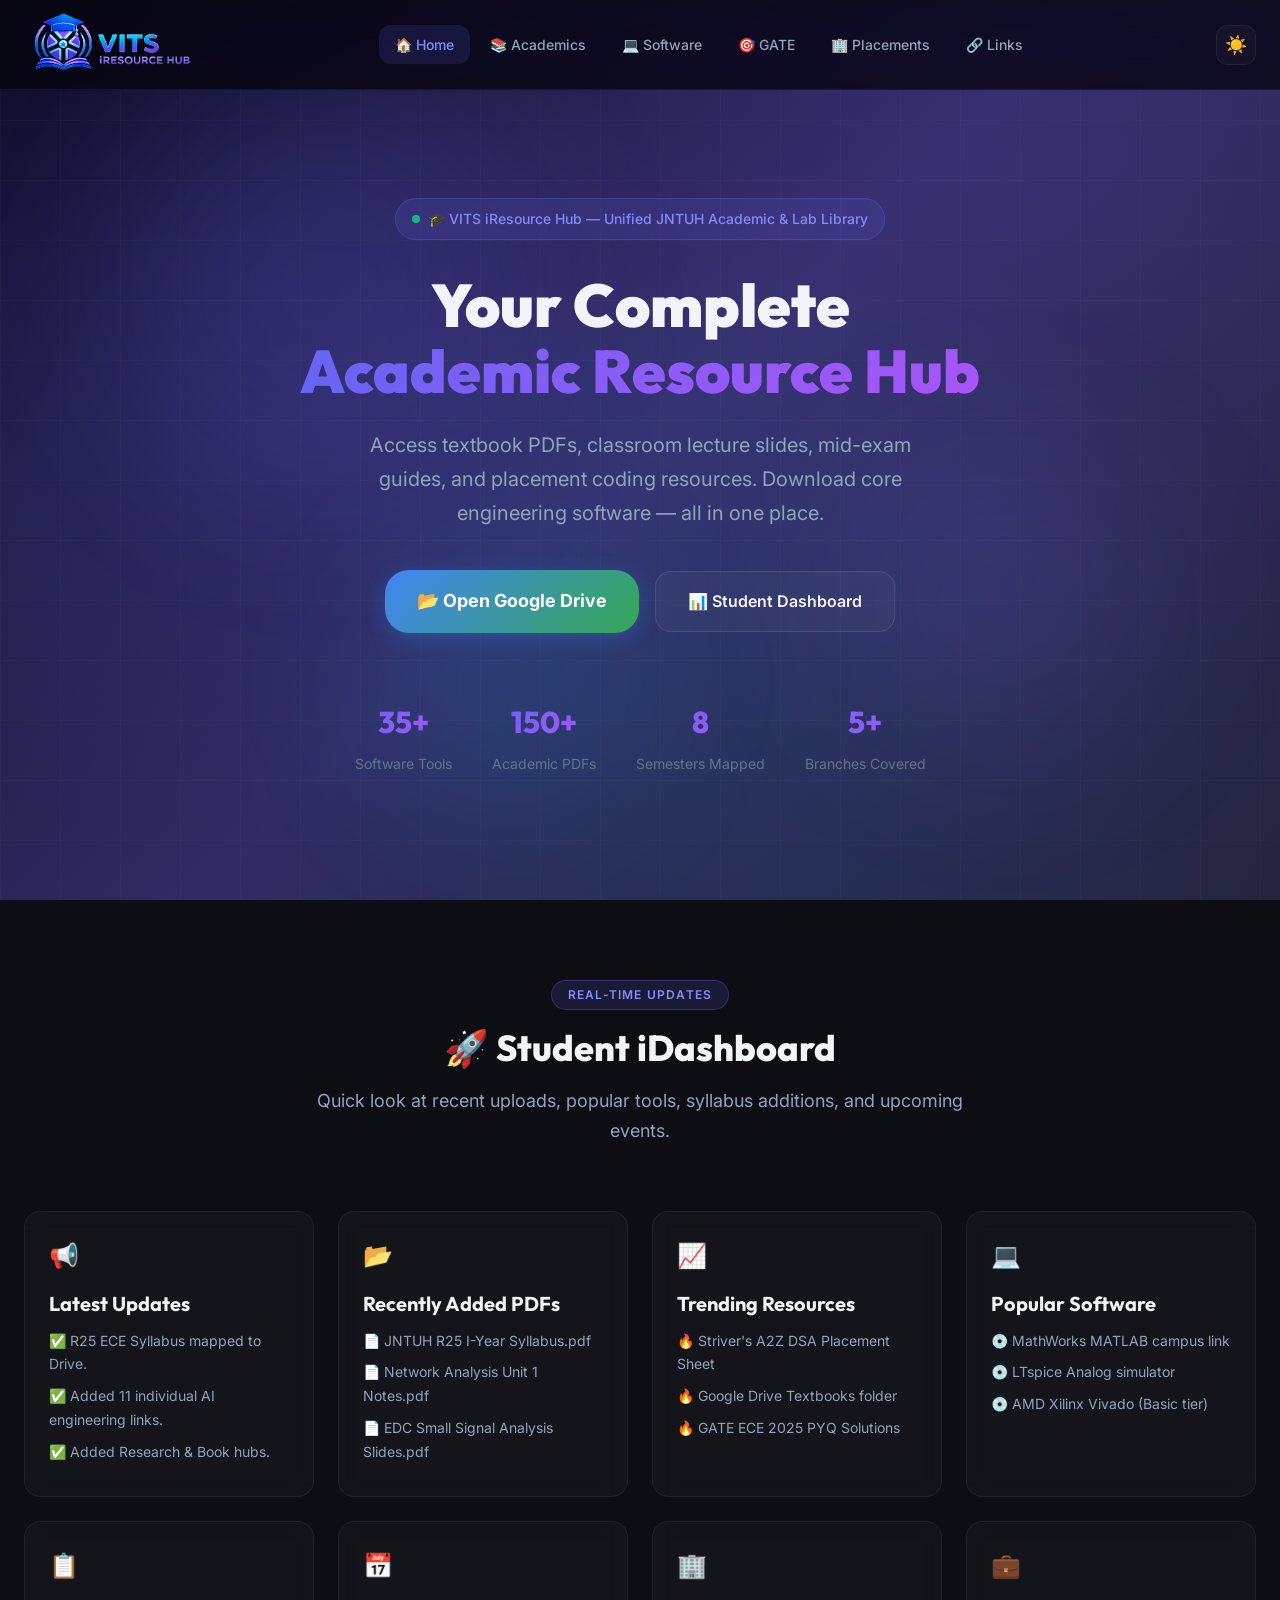
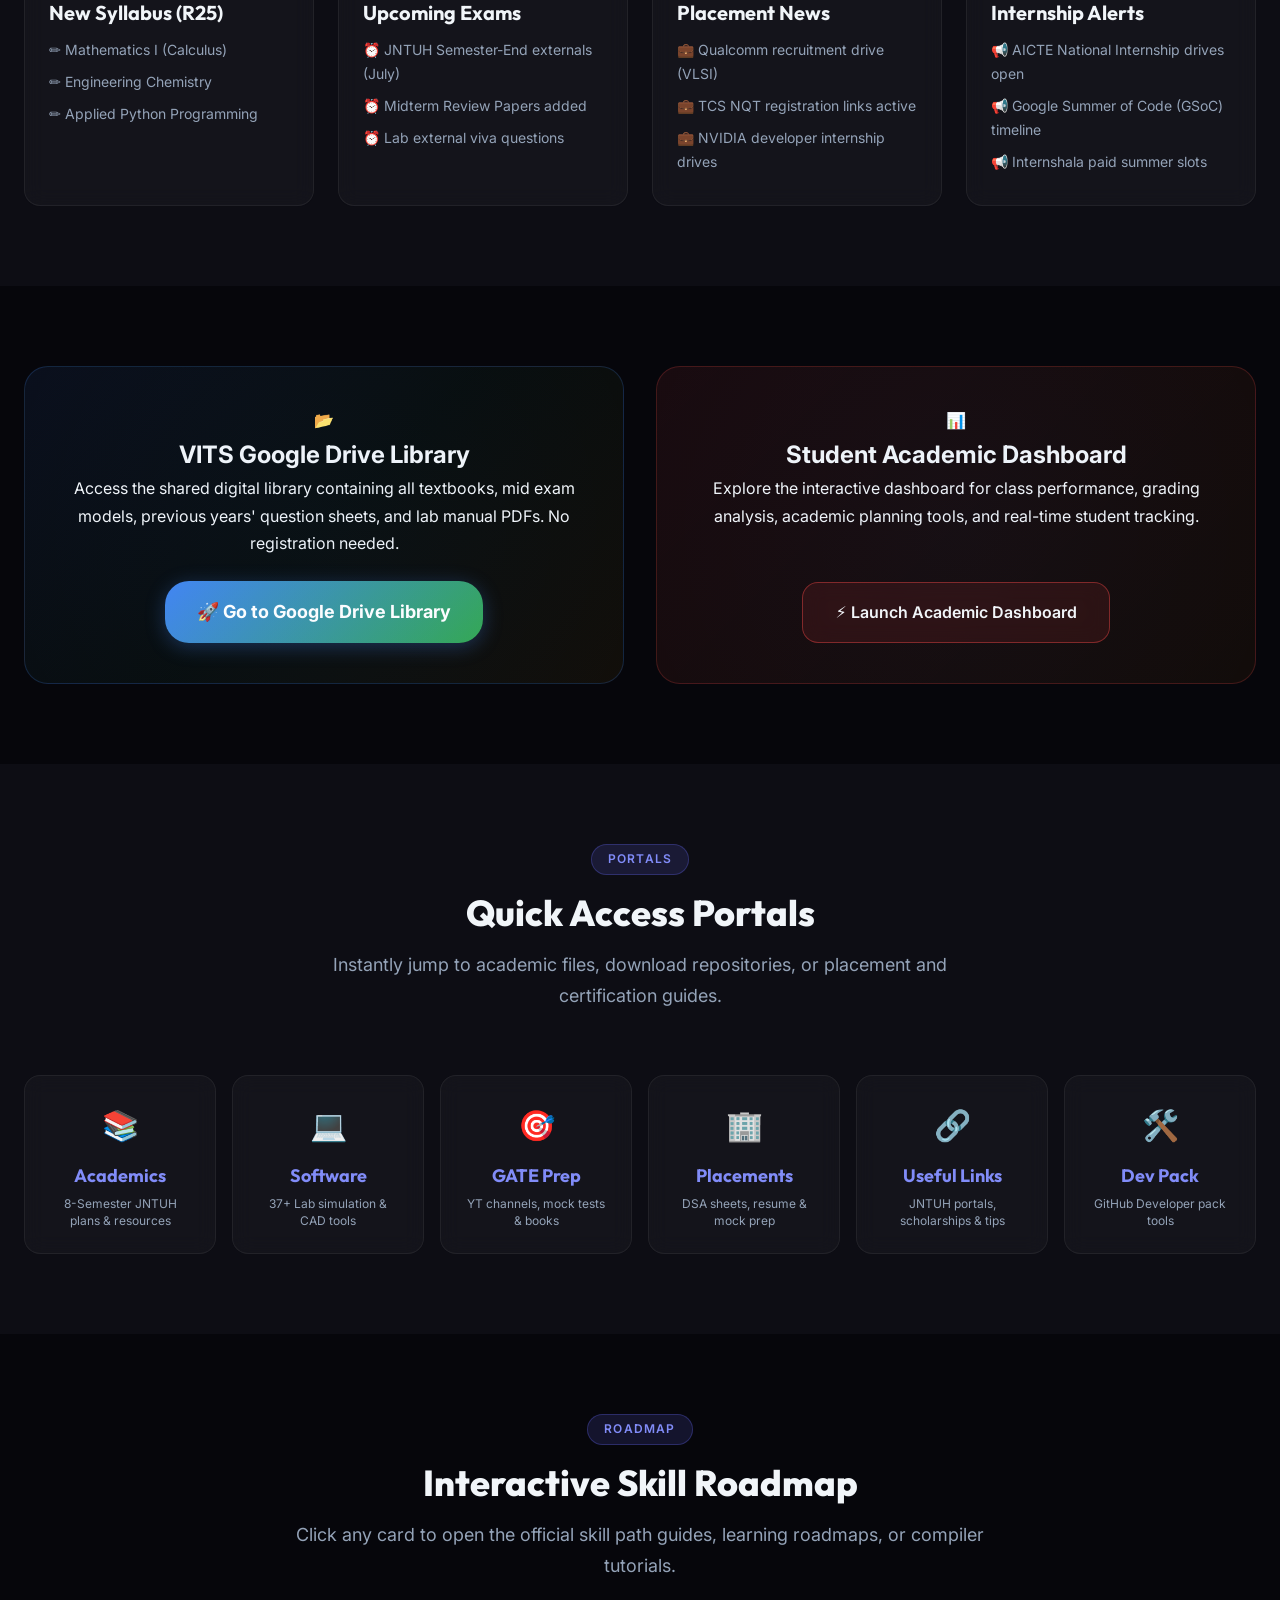
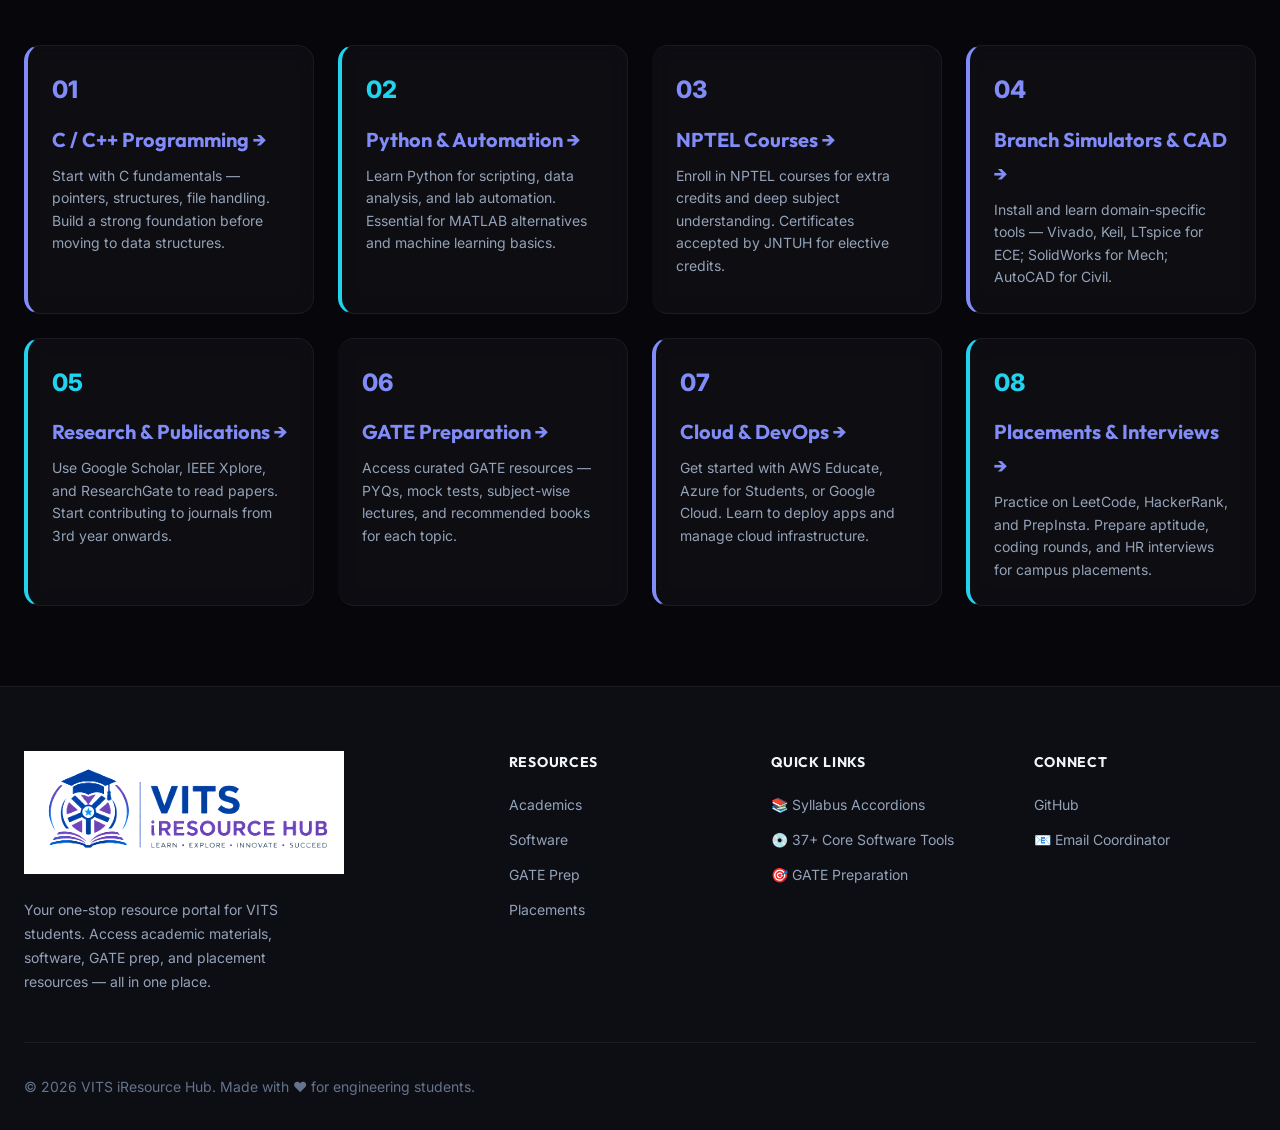
==== index.html @ 706c9e52 "Optimize page speed: lazy load footer images" ====
<!DOCTYPE html>
<html lang="en" data-theme="dark">
<head>
  <meta charset="UTF-8">
  <meta name="viewport" content="width=device-width, initial-scale=1.0">
  <meta name="google-site-verification" content="7quxdHRmtYmw2Jo5xWjluSK96tRkIVolGzAY4h9Mjqw" />
  <title>VITS iResource Hub — Ultimate Resources for Engineering & Science</title>
  <meta name="description" content="Centralized resource hub for VITS engineering students. Download syllabus, engineering textbooks, lab manuals, GATE preparation tools, placement coding resources, and academic software.">
  <meta name="keywords" content="VITS iResource Hub, ECE Resources, JNTUH B.Tech ECE, GATE ECE preparation, ECE placement materials, JNTUH R22 syllabus, JNTUH R25 ECE, ECE software download, engineering study materials">
  
  <!-- Open Graph -->
  <meta property="og:title" content="VITS iResource Hub — Ultimate Resources for Engineering & Science">
  <meta property="og:description" content="Centralized resource hub for VITS engineering students. Download syllabus, engineering textbooks, lab manuals, GATE preparation tools, placement coding resources, and academic software.">
  <meta property="og:type" content="website">
  <meta property="og:url" content="https://manideepvelchuri.github.io/vits-iresource-hub/">

  <!-- Stylesheet -->
  <link rel="stylesheet" href="css/style.css?v=1.2">
  
  <!-- Schema.org markup for Google -->
  <script type="application/ld+json">
  {
    "@context": "https://schema.org",
    "@type": "WebSite",
    "name": "VITS iResource Hub",
    "url": "https://manideepvelchuri.github.io/vits-iresource-hub",
    "description": "Comprehensive resource hub for VITS engineering and science students."
  }
  </script>
  <link rel="canonical" href="https://manideepvelchuri.github.io/vits-iresource-hub/" />
</head>
<body>

  <!-- Navbar -->
  <nav class="navbar" id="navbar">
    <div class="nav-container">
                  <a href="index.html" class="nav-logo">
        <img src="images/navbar-logo.png" alt="VITS iResource Hub">
      </a>
      <ul class="nav-links" id="navLinks">
        <li><a href="index.html" class="active">🏠 Home</a></li>
        <li><a href="academics.html">📚 Academics</a></li>
        <li><a href="software.html">💻 Software</a></li>
        <li><a href="gate.html">🎯 GATE</a></li>
        <li><a href="placements.html">🏢 Placements</a></li>
        <li><a href="useful-links.html">🔗 Links</a></li>
      </ul>
      <div class="nav-actions">
        <button class="theme-toggle" id="themeToggle" aria-label="Toggle theme">☀️</button>
        <button class="mobile-menu-toggle" id="mobileMenuToggle" aria-label="Toggle menu">
          <span></span><span></span><span></span>
        </button>
      </div>
    </div>
  </nav>

  <!-- Hero Section -->
  <header class="hero">
    <div class="hero-bg">
      <div class="hero-orb"></div>
      <div class="hero-orb"></div>
      <div class="hero-orb"></div>
    </div>
    <div class="hero-grid"></div>
    <div class="hero-content">
      <div class="hero-badge">
        <span class="badge-dot"></span>
        <span>🎓 VITS iResource Hub — Unified JNTUH Academic & Lab Library</span>
      </div>
      <h1 class="hero-title">
        Your Complete <br>
        <span class="gradient-text">Academic Resource Hub</span>
      </h1>
      <p class="hero-subtitle">
        Access textbook PDFs, classroom lecture slides, mid-exam guides, and placement coding resources. Download core engineering software — all in one place.
      </p>
      <div class="hero-actions">
        <a href="https://drive.google.com/drive/folders/1bInXkRc9mQFdbVbUMNxG1VVnrpKEyoPN?usp=drive_link" target="_blank" rel="noopener noreferrer" class="btn btn-drive btn-lg">📂 Open Google Drive</a>
        <a href="https://vits-academic-dashboard.streamlit.app/" target="_blank" rel="noopener noreferrer" class="btn btn-secondary btn-lg">📊 Student Dashboard</a>
      </div>
      
      <div class="hero-stats">
        <div class="hero-stat">
          <div class="stat-value">35+</div>
          <div class="stat-label">Software Tools</div>
        </div>
        <div class="hero-stat">
          <div class="stat-value">150+</div>
          <div class="stat-label">Academic PDFs</div>
        </div>
        <div class="hero-stat">
          <div class="stat-value">8</div>
          <div class="stat-label">Semesters Mapped</div>
        </div>
        <div class="hero-stat">
          <div class="stat-value">5+</div>
          <div class="stat-label">Branches Covered</div>
        </div>
      </div>
    </div>
  </header>

  <!-- Dashboard Section (New dashboard right after Hero as requested!) -->
  <section class="section section-alt reveal" id="dashboard">
    <div class="container">
      <div class="section-header">
        <span class="section-label">Real-Time updates</span>
        <h2 class="section-title">🚀 Student iDashboard</h2>
        <p class="section-desc">Quick look at recent uploads, popular tools, syllabus additions, and upcoming events.</p>
      </div>

      <!-- Dashboard Grid -->
      <div class="cards-grid">
        <!-- 📢 Latest Updates -->
        <div class="card">
          <div style="font-size: var(--text-2xl); margin-bottom: 10px;">📢</div>
          <h3 class="card-title">Latest Updates</h3>
          <ul style="list-style:none; padding:0; color:var(--text-secondary); font-size:var(--text-sm);">
            <li style="margin-bottom:8px;">✅ R25 ECE Syllabus mapped to Drive.</li>
            <li style="margin-bottom:8px;">✅ Added 11 individual AI engineering links.</li>
            <li style="margin-bottom:8px;">✅ Added Research & Book hubs.</li>
          </ul>
        </div>

        <!-- 📂 Recently Added PDFs -->
        <div class="card">
          <div style="font-size: var(--text-2xl); margin-bottom: 10px;">📂</div>
          <h3 class="card-title">Recently Added PDFs</h3>
          <ul style="list-style:none; padding:0; color:var(--text-secondary); font-size:var(--text-sm);">
            <li style="margin-bottom:8px;">📄 JNTUH R25 I-Year Syllabus.pdf</li>
            <li style="margin-bottom:8px;">📄 Network Analysis Unit 1 Notes.pdf</li>
            <li style="margin-bottom:8px;">📄 EDC Small Signal Analysis Slides.pdf</li>
          </ul>
        </div>

        <!-- 📈 Trending Resources -->
        <div class="card">
          <div style="font-size: var(--text-2xl); margin-bottom: 10px;">📈</div>
          <h3 class="card-title">Trending Resources</h3>
          <ul style="list-style:none; padding:0; color:var(--text-secondary); font-size:var(--text-sm);">
            <li style="margin-bottom:8px;">🔥 Striver's A2Z DSA Placement Sheet</li>
            <li style="margin-bottom:8px;">🔥 Google Drive Textbooks folder</li>
            <li style="margin-bottom:8px;">🔥 GATE ECE 2025 PYQ Solutions</li>
          </ul>
        </div>

        <!-- 💻 Popular Software -->
        <div class="card">
          <div style="font-size: var(--text-2xl); margin-bottom: 10px;">💻</div>
          <h3 class="card-title">Popular Software</h3>
          <ul style="list-style:none; padding:0; color:var(--text-secondary); font-size:var(--text-sm);">
            <li style="margin-bottom:8px;">💿 MathWorks MATLAB campus link</li>
            <li style="margin-bottom:8px;">💿 LTspice Analog simulator</li>
            <li style="margin-bottom:8px;">💿 AMD Xilinx Vivado (Basic tier)</li>
          </ul>
        </div>

        <!-- 📋 New Syllabus -->
        <div class="card">
          <div style="font-size: var(--text-2xl); margin-bottom: 10px;">📋</div>
          <h3 class="card-title">New Syllabus (R25)</h3>
          <ul style="list-style:none; padding:0; color:var(--text-secondary); font-size:var(--text-sm);">
            <li style="margin-bottom:8px;">✏️ Mathematics I (Calculus)</li>
            <li style="margin-bottom:8px;">✏️ Engineering Chemistry</li>
            <li style="margin-bottom:8px;">✏️ Applied Python Programming</li>
          </ul>
        </div>

        <!-- 📅 Upcoming Exams -->
        <div class="card">
          <div style="font-size: var(--text-2xl); margin-bottom: 10px;">📅</div>
          <h3 class="card-title">Upcoming Exams</h3>
          <ul style="list-style:none; padding:0; color:var(--text-secondary); font-size:var(--text-sm);">
            <li style="margin-bottom:8px;">⏰ JNTUH Semester-End externals (July)</li>
            <li style="margin-bottom:8px;">⏰ Midterm Review Papers added</li>
            <li style="margin-bottom:8px;">⏰ Lab external viva questions</li>
          </ul>
        </div>

        <!-- 🏢 Placement News -->
        <div class="card">
          <div style="font-size: var(--text-2xl); margin-bottom: 10px;">🏢</div>
          <h3 class="card-title">Placement News</h3>
          <ul style="list-style:none; padding:0; color:var(--text-secondary); font-size:var(--text-sm);">
            <li style="margin-bottom:8px;">💼 Qualcomm recruitment drive (VLSI)</li>
            <li style="margin-bottom:8px;">💼 TCS NQT registration links active</li>
            <li style="margin-bottom:8px;">💼 NVIDIA developer internship drives</li>
          </ul>
        </div>

        <!-- 💼 Internship Alerts -->
        <div class="card">
          <div style="font-size: var(--text-2xl); margin-bottom: 10px;">💼</div>
          <h3 class="card-title">Internship Alerts</h3>
          <ul style="list-style:none; padding:0; color:var(--text-secondary); font-size:var(--text-sm);">
            <li style="margin-bottom:8px;">📢 AICTE National Internship drives open</li>
            <li style="margin-bottom:8px;">📢 Google Summer of Code (GSoC) timeline</li>
            <li style="margin-bottom:8px;">📢 Internshala paid summer slots</li>
          </ul>
        </div>
      </div>
    </div>
  </section>

  <!-- Prominent Digital Libraries CTA Section -->
  <section class="section reveal">
    <div class="container">
      <div style="display: grid; grid-template-columns: repeat(auto-fit, minmax(300px, 1fr)); gap: var(--space-8);">
        
        <!-- Google Drive Library -->
        <div class="drive-card" style="height: 100%; display: flex; flex-direction: column; justify-content: space-between; text-align: center;">
          <div>
            <div class="drive-icon">📂</div>
            <h2>VITS Google Drive Library</h2>
            <p style="margin-bottom: var(--space-6);">
              Access the shared digital library containing all textbooks, mid exam models, previous years' question sheets, and lab manual PDFs. No registration needed.
            </p>
          </div>
          <div>
            <a href="https://drive.google.com/drive/folders/1bInXkRc9mQFdbVbUMNxG1VVnrpKEyoPN?usp=drive_link" target="_blank" rel="noopener noreferrer" class="btn btn-drive btn-lg">🚀 Go to Google Drive Library</a>
          </div>
        </div>

        <!-- Streamlit Academic Dashboard -->
        <div class="drive-card" style="height: 100%; display: flex; flex-direction: column; justify-content: space-between; text-align: center; background: linear-gradient(135deg, rgba(255, 75, 75, 0.08), rgba(255, 138, 0, 0.05)); border-color: rgba(255, 75, 75, 0.2);">
          <div>
            <div class="drive-icon">📊</div>
            <h2>Student Academic Dashboard</h2>
            <p style="margin-bottom: var(--space-6);">
              Explore the interactive dashboard for class performance, grading analysis, academic planning tools, and real-time student tracking.
            </p>
          </div>
          <div>
            <a href="https://vits-academic-dashboard.streamlit.app/" target="_blank" rel="noopener noreferrer" class="btn btn-secondary btn-lg" style="border-color: rgba(255, 75, 75, 0.4); background: rgba(255, 75, 75, 0.1);">⚡ Launch Academic Dashboard</a>
          </div>
        </div>

      </div>
    </div>
  </section>

  <!-- Quick Access Portal Sections -->
  <section class="section section-alt">
    <div class="container">
      <div class="section-header reveal">
        <span class="section-label">Portals</span>
        <h2 class="section-title">Quick Access Portals</h2>
        <p class="section-desc">Instantly jump to academic files, download repositories, or placement and certification guides.</p>
      </div>

      <div class="cards-grid" style="grid-template-columns: repeat(auto-fit, minmax(180px, 1fr)); gap: var(--space-4);">
        <!-- Academics -->
        <a href="academics.html" class="card reveal reveal-delay-1" style="text-decoration: none; padding: var(--space-6); text-align: center; display: block; height: auto;">
          <div style="font-size: var(--text-3xl); margin-bottom: 10px;">📚</div>
          <h3 class="card-title" style="font-size: var(--text-lg); margin-bottom: 4px;">Academics</h3>
          <p style="font-size: var(--text-xs); color: var(--text-secondary); margin: 0; line-height: 1.4;">8-Semester JNTUH plans & resources</p>
        </a>

        <!-- Software -->
        <a href="software.html" class="card reveal reveal-delay-2" style="text-decoration: none; padding: var(--space-6); text-align: center; display: block; height: auto;">
          <div style="font-size: var(--text-3xl); margin-bottom: 10px;">💻</div>
          <h3 class="card-title" style="font-size: var(--text-lg); margin-bottom: 4px;">Software</h3>
          <p style="font-size: var(--text-xs); color: var(--text-secondary); margin: 0; line-height: 1.4;">37+ Lab simulation & CAD tools</p>
        </a>

        <!-- GATE Prep -->
        <a href="gate.html" class="card reveal reveal-delay-3" style="text-decoration: none; padding: var(--space-6); text-align: center; display: block; height: auto;">
          <div style="font-size: var(--text-3xl); margin-bottom: 10px;">🎯</div>
          <h3 class="card-title" style="font-size: var(--text-lg); margin-bottom: 4px;">GATE Prep</h3>
          <p style="font-size: var(--text-xs); color: var(--text-secondary); margin: 0; line-height: 1.4;">YT channels, mock tests & books</p>
        </a>

        <!-- Placements -->
        <a href="placements.html" class="card reveal reveal-delay-1" style="text-decoration: none; padding: var(--space-6); text-align: center; display: block; height: auto;">
          <div style="font-size: var(--text-3xl); margin-bottom: 10px;">🏢</div>
          <h3 class="card-title" style="font-size: var(--text-lg); margin-bottom: 4px;">Placements</h3>
          <p style="font-size: var(--text-xs); color: var(--text-secondary); margin: 0; line-height: 1.4;">DSA sheets, resume & mock prep</p>
        </a>

        <!-- Useful Links -->
        <a href="useful-links.html" class="card reveal reveal-delay-2" style="text-decoration: none; padding: var(--space-6); text-align: center; display: block; height: auto;">
          <div style="font-size: var(--text-3xl); margin-bottom: 10px;">🔗</div>
          <h3 class="card-title" style="font-size: var(--text-lg); margin-bottom: 4px;">Useful Links</h3>
          <p style="font-size: var(--text-xs); color: var(--text-secondary); margin: 0; line-height: 1.4;">JNTUH portals, scholarships & tips</p>
        </a>

        <!-- Dev Pack -->
        <a href="useful-links.html#student-benefits" class="card reveal reveal-delay-3" style="text-decoration: none; padding: var(--space-6); text-align: center; display: block; height: auto;">
          <div style="font-size: var(--text-3xl); margin-bottom: 10px;">🛠️</div>
          <h3 class="card-title" style="font-size: var(--text-lg); margin-bottom: 4px;">Dev Pack</h3>
          <p style="font-size: var(--text-xs); color: var(--text-secondary); margin: 0; line-height: 1.4;">GitHub Developer pack tools</p>
        </a>
      </div>
    </div>
  </section>

  <!-- Recommended Skill Roadmap Section (New!) -->
  <section class="section">
    <div class="container">
      <div class="section-header reveal">
        <span class="section-label">Roadmap</span>
        <h2 class="section-title">Interactive Skill Roadmap</h2>
        <p class="section-desc">Click any card to open the official skill path guides, learning roadmaps, or compiler tutorials.</p>
      </div>

      <div class="cards-grid" style="grid-template-columns: repeat(auto-fill, minmax(250px, 1fr)); gap: var(--space-6);">
        <!-- Step 1 -->
        <a href="https://www.w3schools.com/c/index.php" target="_blank" rel="noopener noreferrer" class="card reveal" style="border-left: 4px solid var(--primary-light); text-decoration: none; display: block; height: auto;">
          <div style="font-size: var(--text-2xl); font-weight: 800; color: var(--primary-light); margin-bottom: var(--space-3);">01</div>
          <h3 class="card-title" style="margin-top: 0;">C / C++ Programming →</h3>
          <p class="card-desc">Start with C fundamentals — pointers, structures, file handling. Build a strong foundation before moving to data structures.</p>
        </a>
        <!-- Step 2 -->
        <a href="https://www.geeksforgeeks.org/python-programming-language-tutorial/" target="_blank" rel="noopener noreferrer" class="card reveal" style="border-left: 4px solid var(--accent-light); text-decoration: none; display: block; height: auto;">
          <div style="font-size: var(--text-2xl); font-weight: 800; color: var(--accent-light); margin-bottom: var(--space-3);">02</div>
          <h3 class="card-title" style="margin-top: 0;">Python & Automation →</h3>
          <p class="card-desc">Learn Python for scripting, data analysis, and lab automation. Essential for MATLAB alternatives and machine learning basics.</p>
        </a>
        <!-- Step 3 -->
        <a href="https://nptel.ac.in/courses" target="_blank" rel="noopener noreferrer" class="card reveal" style="border-left: 4px solid var(--secondary-light); text-decoration: none; display: block; height: auto;">
          <div style="font-size: var(--text-2xl); font-weight: 800; color: var(--secondary-light); margin-bottom: var(--space-3);">03</div>
          <h3 class="card-title" style="margin-top: 0;">NPTEL Courses →</h3>
          <p class="card-desc">Enroll in NPTEL courses for extra credits and deep subject understanding. Certificates accepted by JNTUH for elective credits.</p>
        </a>
        <!-- Step 4 -->
        <a href="software.html" class="card reveal" style="border-left: 4px solid var(--primary-light); text-decoration: none; display: block; height: auto;">
          <div style="font-size: var(--text-2xl); font-weight: 800; color: var(--primary-light); margin-bottom: var(--space-3);">04</div>
          <h3 class="card-title" style="margin-top: 0;">Branch Simulators & CAD →</h3>
          <p class="card-desc">Install and learn domain-specific tools — Vivado, Keil, LTspice for ECE; SolidWorks for Mech; AutoCAD for Civil.</p>
        </a>
        <!-- Step 5 -->
        <a href="https://scholar.google.com/" target="_blank" rel="noopener noreferrer" class="card reveal" style="border-left: 4px solid var(--accent-light); text-decoration: none; display: block; height: auto;">
          <div style="font-size: var(--text-2xl); font-weight: 800; color: var(--accent-light); margin-bottom: var(--space-3);">05</div>
          <h3 class="card-title" style="margin-top: 0;">Research & Publications →</h3>
          <p class="card-desc">Use Google Scholar, IEEE Xplore, and ResearchGate to read papers. Start contributing to journals from 3rd year onwards.</p>
        </a>
        <!-- Step 6 -->
        <a href="gate.html" class="card reveal" style="border-left: 4px solid var(--secondary-light); text-decoration: none; display: block; height: auto;">
          <div style="font-size: var(--text-2xl); font-weight: 800; color: var(--secondary-light); margin-bottom: var(--space-3);">06</div>
          <h3 class="card-title" style="margin-top: 0;">GATE Preparation →</h3>
          <p class="card-desc">Access curated GATE resources — PYQs, mock tests, subject-wise lectures, and recommended books for each topic.</p>
        </a>
        <!-- Step 7 -->
        <a href="https://aws.amazon.com/education/awseducate/" target="_blank" rel="noopener noreferrer" class="card reveal" style="border-left: 4px solid var(--primary-light); text-decoration: none; display: block; height: auto;">
          <div style="font-size: var(--text-2xl); font-weight: 800; color: var(--primary-light); margin-bottom: var(--space-3);">07</div>
          <h3 class="card-title" style="margin-top: 0;">Cloud & DevOps →</h3>
          <p class="card-desc">Get started with AWS Educate, Azure for Students, or Google Cloud. Learn to deploy apps and manage cloud infrastructure.</p>
        </a>
        <!-- Step 8 -->
        <a href="placements.html" class="card reveal" style="border-left: 4px solid var(--accent-light); text-decoration: none; display: block; height: auto;">
          <div style="font-size: var(--text-2xl); font-weight: 800; color: var(--accent-light); margin-bottom: var(--space-3);">08</div>
          <h3 class="card-title" style="margin-top: 0;">Placements & Interviews →</h3>
          <p class="card-desc">Practice on LeetCode, HackerRank, and PrepInsta. Prepare aptitude, coding rounds, and HR interviews for campus placements.</p>
        </a>
      </div>
    </div>
  </section>

  <!-- Footer -->
  <footer class="footer">
    <div class="footer-content">
      <div class="footer-brand">
                        <div class="footer-logo">
          <img src="images/horizontal-logo-transparent.png" alt="VITS iResource Hub" loading="lazy">
        </div>
        <p>Your one-stop resource portal for VITS students. Access academic materials, software, GATE prep, and placement resources — all in one place.</p>
      </div>
      <div class="footer-col">
        <h4>Resources</h4>
        <ul>
          <li><a href="academics.html">Academics</a></li>
          <li><a href="software.html">Software</a></li>
          <li><a href="gate.html">GATE Prep</a></li>
          <li><a href="placements.html">Placements</a></li>
        </ul>
      </div>
      <div class="footer-col">
        <h4>Quick Links</h4>
        <ul>
          <li><a href="academics.html">📚 Syllabus Accordions</a></li>
          <li><a href="software.html">💿 37+ Core Software Tools</a></li>
          <li><a href="gate.html">🎯 GATE Preparation</a></li>
        </ul>
      </div>
      <div class="footer-col">
        <h4>Connect</h4>
        <ul>
          <li><a href="https://github.com/Manideepvelchuri" target="_blank" rel="noopener noreferrer">GitHub</a></li>
          <li><a href="mailto:vignanecefourier2529@gmail.com">📧 Email Coordinator</a></li>
        </ul>
      </div>
    </div>
    <div class="footer-bottom">
      <span>© 2026 VITS iResource Hub. Made with ❤️ for engineering students.</span>
    </div>
  </footer>

  <button class="back-to-top" id="backToTop" aria-label="Back to top">↑</button>

  <!-- Scripts -->
  <script src="js/main.js?v=1.2"></script>
</body>
</html>
---- css/style.css ----
/* ============================================
   ECE Hub JNTUH — Design System
   Premium Dark Glassmorphism Theme
   ============================================ */

/* ---- Google Fonts ---- */
@import url('https://fonts.googleapis.com/css2?family=Inter:wght@300;400;500;600;700;800;900&family=Outfit:wght@400;500;600;700;800&family=JetBrains+Mono:wght@400;500&display=swap');

/* ---- CSS Custom Properties ---- */
:root {
  /* Colors — Dark Theme (default) */
  --bg-primary: #06060b;
  --bg-secondary: #0d0d14;
  --bg-surface: #12121c;
  --bg-surface-hover: #1a1a28;
  --bg-glass: rgba(255, 255, 255, 0.03);
  --bg-glass-hover: rgba(255, 255, 255, 0.06);

  --border-subtle: rgba(255, 255, 255, 0.06);
  --border-medium: rgba(255, 255, 255, 0.1);
  --border-glow: rgba(99, 102, 241, 0.3);

  --text-primary: #f1f5f9;
  --text-secondary: #94a3b8;
  --text-tertiary: #64748b;
  --text-inverse: #0f172a;

  --primary: #6366f1;
  --primary-light: #818cf8;
  --primary-dark: #4f46e5;
  --primary-glow: rgba(99, 102, 241, 0.15);

  --accent: #06b6d4;
  --accent-light: #22d3ee;
  --accent-glow: rgba(6, 182, 212, 0.15);

  --gradient-primary: linear-gradient(135deg, #6366f1, #8b5cf6, #a855f7);
  --gradient-accent: linear-gradient(135deg, #06b6d4, #3b82f6);
  --gradient-warm: linear-gradient(135deg, #f59e0b, #ef4444);
  --gradient-success: linear-gradient(135deg, #10b981, #06b6d4);
  --gradient-hero: linear-gradient(135deg, #0f0c29, #302b63, #24243e);

  --success: #10b981;
  --success-light: #34d399;
  --warning: #f59e0b;
  --warning-light: #fbbf24;
  --danger: #ef4444;
  --info: #3b82f6;

  /* Typography */
  --font-heading: 'Outfit', 'Inter', system-ui, -apple-system, sans-serif;
  --font-body: 'Inter', system-ui, -apple-system, sans-serif;
  --font-mono: 'JetBrains Mono', 'Fira Code', monospace;

  --text-xs: 0.75rem;
  --text-sm: 0.875rem;
  --text-base: 1rem;
  --text-lg: 1.125rem;
  --text-xl: 1.25rem;
  --text-2xl: 1.5rem;
  --text-3xl: 1.875rem;
  --text-4xl: 2.25rem;
  --text-5xl: 3rem;
  --text-6xl: 3.75rem;

  /* Spacing */
  --space-1: 0.25rem;
  --space-2: 0.5rem;
  --space-3: 0.75rem;
  --space-4: 1rem;
  --space-5: 1.25rem;
  --space-6: 1.5rem;
  --space-8: 2rem;
  --space-10: 2.5rem;
  --space-12: 3rem;
  --space-16: 4rem;
  --space-20: 5rem;
  --space-24: 6rem;

  /* Border Radius */
  --radius-sm: 0.375rem;
  --radius-md: 0.5rem;
  --radius-lg: 0.75rem;
  --radius-xl: 1rem;
  --radius-2xl: 1.5rem;
  --radius-full: 9999px;

  /* Shadows */
  --shadow-sm: 0 1px 2px rgba(0, 0, 0, 0.3);
  --shadow-md: 0 4px 6px -1px rgba(0, 0, 0, 0.4);
  --shadow-lg: 0 10px 15px -3px rgba(0, 0, 0, 0.4);
  --shadow-xl: 0 20px 25px -5px rgba(0, 0, 0, 0.5);
  --shadow-glow: 0 0 30px rgba(99, 102, 241, 0.15);
  --shadow-glow-accent: 0 0 30px rgba(6, 182, 212, 0.15);

  /* Transitions */
  --transition-fast: 150ms cubic-bezier(0.4, 0, 0.2, 1);
  --transition-base: 250ms cubic-bezier(0.4, 0, 0.2, 1);
  --transition-slow: 350ms cubic-bezier(0.4, 0, 0.2, 1);
  --transition-bounce: 500ms cubic-bezier(0.34, 1.56, 0.64, 1);

  /* Layout */
  --max-width: 1280px;
  --nav-height: 90px;
}

/* ---- Light Theme ---- */
[data-theme="light"] {
  --bg-primary: #f8fafc;
  --bg-secondary: #f1f5f9;
  --bg-surface: #ffffff;
  --bg-surface-hover: #f8fafc;
  --bg-glass: rgba(255, 255, 255, 0.7);
  --bg-glass-hover: rgba(255, 255, 255, 0.85);

  --border-subtle: rgba(0, 0, 0, 0.06);
  --border-medium: rgba(0, 0, 0, 0.1);
  --border-glow: rgba(99, 102, 241, 0.2);

  --text-primary: #0f172a;
  --text-secondary: #475569;
  --text-tertiary: #94a3b8;
  --text-inverse: #f1f5f9;

  --primary-glow: rgba(99, 102, 241, 0.1);
  --accent-glow: rgba(6, 182, 212, 0.1);

  --shadow-sm: 0 1px 2px rgba(0, 0, 0, 0.05);
  --shadow-md: 0 4px 6px -1px rgba(0, 0, 0, 0.07);
  --shadow-lg: 0 10px 15px -3px rgba(0, 0, 0, 0.08);
  --shadow-xl: 0 20px 25px -5px rgba(0, 0, 0, 0.1);
  --shadow-glow: 0 0 30px rgba(99, 102, 241, 0.1);
  --shadow-glow-accent: 0 0 30px rgba(6, 182, 212, 0.1);

  --gradient-hero: linear-gradient(135deg, #e0e7ff, #ddd6fe, #c7d2fe);
}

/* ---- Reset & Base ---- */
*, *::before, *::after {
  margin: 0;
  padding: 0;
  box-sizing: border-box;
}

html {
  scroll-behavior: smooth;
  scroll-padding-top: calc(var(--nav-height) + 20px);
}

body {
  font-family: var(--font-body);
  font-size: var(--text-base);
  line-height: 1.7;
  color: var(--text-primary);
  background: var(--bg-primary);
  overflow-x: hidden;
  -webkit-font-smoothing: antialiased;
  -moz-osx-font-smoothing: grayscale;
  transition: background var(--transition-base), color var(--transition-base);
}

a {
  color: var(--primary-light);
  text-decoration: none;
  transition: color var(--transition-fast);
}

a:hover {
  color: var(--accent-light);
}

img {
  max-width: 100%;
  height: auto;
}

/* ---- Scrollbar ---- */
::-webkit-scrollbar {
  width: 8px;
}
::-webkit-scrollbar-track {
  background: var(--bg-primary);
}
::-webkit-scrollbar-thumb {
  background: var(--border-medium);
  border-radius: var(--radius-full);
}
::-webkit-scrollbar-thumb:hover {
  background: var(--primary);
}

/* ============================================
   NAVIGATION
   ============================================ */
.navbar {
  position: fixed;
  top: 0;
  left: 0;
  right: 0;
  height: var(--nav-height);
  z-index: 1000;
  background: rgba(6, 6, 11, 0.8);
  backdrop-filter: blur(20px) saturate(180%);
  -webkit-backdrop-filter: blur(20px) saturate(180%);
  border-bottom: 1px solid var(--border-subtle);
  transition: all var(--transition-base);
}

[data-theme="light"] .navbar {
  background: rgba(248, 250, 252, 0.85);
}

.navbar.scrolled {
  box-shadow: var(--shadow-lg);
}

.nav-container {
  max-width: var(--max-width);
  margin: 0 auto;
  padding: 0 var(--space-6);
  height: 100%;
  display: flex;
  align-items: center;
  justify-content: space-between;
}

.nav-logo {
  display: flex;
  align-items: center;
  text-decoration: none;
}

.nav-logo img {
  height: 80px;
  width: auto;
  display: block;
  filter: brightness(1.15) contrast(1.1);
  transition: opacity var(--transition-fast);
}

.nav-logo img:hover {
  opacity: 0.85;
}

[data-theme="light"] .nav-logo img {
  filter: none;
}





.nav-logo .logo-icon {
  width: 38px;
  height: 38px;
  background: var(--gradient-primary);
  border-radius: var(--radius-lg);
  display: flex;
  align-items: center;
  justify-content: center;
  font-size: var(--text-lg);
  color: white;
  box-shadow: var(--shadow-glow);
}

.nav-logo .logo-text-gradient {
  background: var(--gradient-primary);
  -webkit-background-clip: text;
  -webkit-text-fill-color: transparent;
  background-clip: text;
}

.nav-links {
  display: flex;
  align-items: center;
  gap: var(--space-1);
  list-style: none;
}

.nav-links a {
  display: flex;
  align-items: center;
  gap: var(--space-2);
  padding: var(--space-2) var(--space-4);
  color: var(--text-secondary);
  font-size: var(--text-sm);
  font-weight: 500;
  border-radius: var(--radius-lg);
  transition: all var(--transition-fast);
  text-decoration: none;
  white-space: nowrap;
}

.nav-links a:hover,
.nav-links a.active {
  color: var(--text-primary);
  background: var(--bg-glass-hover);
}

.nav-links a.active {
  color: var(--primary-light);
  background: var(--primary-glow);
}

.nav-actions {
  display: flex;
  align-items: center;
  gap: var(--space-3);
}

/* Theme Toggle */
.theme-toggle {
  width: 40px;
  height: 40px;
  border-radius: var(--radius-lg);
  border: 1px solid var(--border-subtle);
  background: var(--bg-glass);
  color: var(--text-secondary);
  cursor: pointer;
  display: flex;
  align-items: center;
  justify-content: center;
  font-size: var(--text-lg);
  transition: all var(--transition-fast);
}

.theme-toggle:hover {
  background: var(--bg-glass-hover);
  color: var(--text-primary);
  border-color: var(--border-medium);
}

/* Mobile Menu Toggle */
.mobile-menu-toggle {
  display: none;
  width: 40px;
  height: 40px;
  border-radius: var(--radius-lg);
  border: 1px solid var(--border-subtle);
  background: var(--bg-glass);
  color: var(--text-secondary);
  cursor: pointer;
  flex-direction: column;
  align-items: center;
  justify-content: center;
  gap: 5px;
  padding: 10px;
}

.mobile-menu-toggle span {
  width: 20px;
  height: 2px;
  background: var(--text-secondary);
  border-radius: 2px;
  transition: all var(--transition-fast);
}

.mobile-menu-toggle.active span:nth-child(1) {
  transform: rotate(45deg) translate(5px, 5px);
}
.mobile-menu-toggle.active span:nth-child(2) {
  opacity: 0;
}
.mobile-menu-toggle.active span:nth-child(3) {
  transform: rotate(-45deg) translate(5px, -5px);
}

/* ============================================
   HERO SECTION
   ============================================ */
.hero {
  min-height: 100vh;
  display: flex;
  align-items: center;
  justify-content: center;
  position: relative;
  overflow: hidden;
  padding: calc(var(--nav-height) + var(--space-12)) var(--space-6) var(--space-16);
}

.hero-bg {
  position: absolute;
  inset: 0;
  z-index: 0;
}

.hero-bg::before {
  content: '';
  position: absolute;
  inset: 0;
  background: var(--gradient-hero);
}

.hero-bg::after {
  content: '';
  position: absolute;
  inset: 0;
  background: radial-gradient(ellipse at 20% 50%, rgba(99, 102, 241, 0.12) 0%, transparent 60%),
              radial-gradient(ellipse at 80% 20%, rgba(139, 92, 246, 0.1) 0%, transparent 50%),
              radial-gradient(ellipse at 60% 80%, rgba(6, 182, 212, 0.08) 0%, transparent 50%);
}

/* Animated floating orbs */
.hero-orb {
  position: absolute;
  border-radius: 50%;
  filter: blur(80px);
  animation: float 8s ease-in-out infinite;
  z-index: 0;
}

.hero-orb:nth-child(1) {
  width: 400px;
  height: 400px;
  background: rgba(99, 102, 241, 0.15);
  top: 10%;
  left: 10%;
  animation-delay: 0s;
}

.hero-orb:nth-child(2) {
  width: 300px;
  height: 300px;
  background: rgba(139, 92, 246, 0.12);
  top: 50%;
  right: 10%;
  animation-delay: -3s;
}

.hero-orb:nth-child(3) {
  width: 250px;
  height: 250px;
  background: rgba(6, 182, 212, 0.1);
  bottom: 10%;
  left: 30%;
  animation-delay: -5s;
}

@keyframes float {
  0%, 100% { transform: translate(0, 0) scale(1); }
  25% { transform: translate(20px, -30px) scale(1.05); }
  50% { transform: translate(-15px, 20px) scale(0.95); }
  75% { transform: translate(25px, 15px) scale(1.02); }
}

/* Grid pattern overlay */
.hero-grid {
  position: absolute;
  inset: 0;
  background-image: 
    linear-gradient(rgba(255,255,255,0.02) 1px, transparent 1px),
    linear-gradient(90deg, rgba(255,255,255,0.02) 1px, transparent 1px);
  background-size: 60px 60px;
  z-index: 1;
}

[data-theme="light"] .hero-grid {
  background-image: 
    linear-gradient(rgba(0,0,0,0.03) 1px, transparent 1px),
    linear-gradient(90deg, rgba(0,0,0,0.03) 1px, transparent 1px);
}

.hero-content {
  position: relative;
  z-index: 2;
  text-align: center;
  max-width: 800px;
}

.hero-badge {
  display: inline-flex;
  align-items: center;
  gap: var(--space-2);
  padding: var(--space-2) var(--space-4);
  background: var(--primary-glow);
  border: 1px solid var(--border-glow);
  border-radius: var(--radius-full);
  font-size: var(--text-sm);
  font-weight: 500;
  color: var(--primary-light);
  margin-bottom: var(--space-8);
  animation: fadeInUp 0.6s ease-out;
}

.hero-badge .badge-dot {
  width: 8px;
  height: 8px;
  background: var(--success);
  border-radius: 50%;
  animation: pulse-dot 2s infinite;
}

@keyframes pulse-dot {
  0%, 100% { opacity: 1; transform: scale(1); }
  50% { opacity: 0.5; transform: scale(0.8); }
}

.hero-title {
  font-family: var(--font-heading);
  font-size: clamp(2.5rem, 6vw, var(--text-6xl));
  font-weight: 900;
  line-height: 1.1;
  margin-bottom: var(--space-6);
  animation: fadeInUp 0.6s ease-out 0.1s both;
}

.hero-title .gradient-text {
  background: var(--gradient-primary);
  -webkit-background-clip: text;
  -webkit-text-fill-color: transparent;
  background-clip: text;
}

.hero-subtitle {
  font-size: clamp(var(--text-lg), 2.5vw, var(--text-xl));
  color: var(--text-secondary);
  max-width: 600px;
  margin: 0 auto var(--space-10);
  line-height: 1.7;
  animation: fadeInUp 0.6s ease-out 0.2s both;
}

.hero-actions {
  display: flex;
  align-items: center;
  justify-content: center;
  gap: var(--space-4);
  flex-wrap: wrap;
  animation: fadeInUp 0.6s ease-out 0.3s both;
}

.hero-stats {
  display: flex;
  align-items: center;
  justify-content: center;
  gap: var(--space-10);
  margin-top: var(--space-16);
  animation: fadeInUp 0.6s ease-out 0.4s both;
}

.hero-stat {
  text-align: center;
}

.hero-stat .stat-value {
  font-family: var(--font-heading);
  font-size: var(--text-3xl);
  font-weight: 800;
  background: var(--gradient-primary);
  -webkit-background-clip: text;
  -webkit-text-fill-color: transparent;
  background-clip: text;
}

.hero-stat .stat-label {
  font-size: var(--text-sm);
  color: var(--text-tertiary);
  margin-top: var(--space-1);
}

@keyframes fadeInUp {
  from {
    opacity: 0;
    transform: translateY(20px);
  }
  to {
    opacity: 1;
    transform: translateY(0);
  }
}

/* ============================================
   BUTTONS
   ============================================ */
.btn {
  display: inline-flex;
  align-items: center;
  gap: var(--space-2);
  padding: var(--space-3) var(--space-6);
  font-family: var(--font-body);
  font-size: var(--text-sm);
  font-weight: 600;
  border-radius: var(--radius-xl);
  border: none;
  cursor: pointer;
  transition: all var(--transition-base);
  text-decoration: none;
  white-space: nowrap;
}

.btn-primary {
  background: var(--gradient-primary);
  color: white;
  box-shadow: 0 4px 15px rgba(99, 102, 241, 0.3);
}

.btn-primary:hover {
  transform: translateY(-2px);
  box-shadow: 0 8px 25px rgba(99, 102, 241, 0.4);
  color: white;
}

.btn-secondary {
  background: var(--bg-glass);
  color: var(--text-primary);
  border: 1px solid var(--border-medium);
  backdrop-filter: blur(10px);
}

.btn-secondary:hover {
  background: var(--bg-glass-hover);
  border-color: var(--primary);
  color: var(--text-primary);
  transform: translateY(-2px);
}

.btn-accent {
  background: var(--gradient-accent);
  color: white;
  box-shadow: 0 4px 15px rgba(6, 182, 212, 0.3);
}

.btn-accent:hover {
  transform: translateY(-2px);
  box-shadow: 0 8px 25px rgba(6, 182, 212, 0.4);
  color: white;
}

.btn-success {
  background: var(--gradient-success);
  color: white;
  box-shadow: 0 4px 15px rgba(16, 185, 129, 0.3);
}

.btn-success:hover {
  transform: translateY(-2px);
  box-shadow: 0 8px 25px rgba(16, 185, 129, 0.4);
  color: white;
}

.btn-lg {
  padding: var(--space-4) var(--space-8);
  font-size: var(--text-base);
  border-radius: var(--radius-xl);
}

.btn-sm {
  padding: var(--space-2) var(--space-4);
  font-size: var(--text-xs);
}

.btn-icon {
  width: 40px;
  height: 40px;
  padding: 0;
  justify-content: center;
  border-radius: var(--radius-lg);
}

/* Download button special style */
.btn-download {
  background: linear-gradient(135deg, #10b981, #059669);
  color: white;
  padding: var(--space-2) var(--space-5);
  font-size: var(--text-sm);
  box-shadow: 0 2px 10px rgba(16, 185, 129, 0.25);
}

.btn-download:hover {
  transform: translateY(-2px);
  box-shadow: 0 6px 20px rgba(16, 185, 129, 0.35);
  color: white;
}

/* Google Drive CTA button */
.btn-drive {
  background: linear-gradient(135deg, #4285f4, #34a853, #fbbc05, #ea4335);
  background-size: 300% 300%;
  animation: gradient-shift 4s ease infinite;
  color: white;
  padding: var(--space-4) var(--space-8);
  font-size: var(--text-lg);
  font-weight: 700;
  border-radius: var(--radius-2xl);
  box-shadow: 0 4px 20px rgba(66, 133, 244, 0.3);
}

.btn-drive:hover {
  transform: translateY(-3px) scale(1.02);
  box-shadow: 0 8px 30px rgba(66, 133, 244, 0.4);
  color: white;
}

@keyframes gradient-shift {
  0% { background-position: 0% 50%; }
  50% { background-position: 100% 50%; }
  100% { background-position: 0% 50%; }
}

/* ============================================
   SECTIONS
   ============================================ */
.section {
  padding: var(--space-20) var(--space-6);
}

.section-alt {
  background: var(--bg-secondary);
}

.container {
  max-width: var(--max-width);
  margin: 0 auto;
}

.section-header {
  text-align: center;
  max-width: 700px;
  margin: 0 auto var(--space-16);
}

.section-label {
  display: inline-flex;
  align-items: center;
  gap: var(--space-2);
  padding: var(--space-1) var(--space-4);
  font-size: var(--text-xs);
  font-weight: 600;
  text-transform: uppercase;
  letter-spacing: 0.1em;
  color: var(--primary-light);
  background: var(--primary-glow);
  border: 1px solid var(--border-glow);
  border-radius: var(--radius-full);
  margin-bottom: var(--space-4);
}

.section-title {
  font-family: var(--font-heading);
  font-size: clamp(var(--text-3xl), 4vw, var(--text-4xl));
  font-weight: 800;
  line-height: 1.2;
  margin-bottom: var(--space-4);
}

.section-desc {
  font-size: var(--text-lg);
  color: var(--text-secondary);
  line-height: 1.7;
}

/* ============================================
   CARDS
   ============================================ */
.card {
  background: var(--bg-glass);
  border: 1px solid var(--border-subtle);
  border-radius: var(--radius-xl);
  padding: var(--space-6);
  transition: all var(--transition-base);
  backdrop-filter: blur(10px);
  position: relative;
  overflow: hidden;
}

.card::before {
  content: '';
  position: absolute;
  inset: 0;
  border-radius: inherit;
  background: linear-gradient(135deg, transparent, rgba(99, 102, 241, 0.03));
  opacity: 0;
  transition: opacity var(--transition-base);
}

.card:hover {
  border-color: var(--border-glow);
  transform: translateY(-4px);
  box-shadow: var(--shadow-glow);
}

.card:hover::before {
  opacity: 1;
}

.card-icon {
  width: 48px;
  height: 48px;
  border-radius: var(--radius-lg);
  display: flex;
  align-items: center;
  justify-content: center;
  font-size: var(--text-2xl);
  margin-bottom: var(--space-4);
  background: var(--primary-glow);
  border: 1px solid var(--border-glow);
}

.card-title {
  font-family: var(--font-heading);
  font-size: var(--text-xl);
  font-weight: 700;
  margin-bottom: var(--space-2);
}

.card-desc {
  font-size: var(--text-sm);
  color: var(--text-secondary);
  line-height: 1.6;
}

/* Feature Grid */
.feature-grid {
  display: grid;
  grid-template-columns: repeat(auto-fill, minmax(300px, 1fr));
  gap: var(--space-6);
}

/* Cards Grid */
.cards-grid {
  display: grid;
  grid-template-columns: repeat(auto-fill, minmax(280px, 1fr));
  gap: var(--space-6);
}

/* ============================================
   SOFTWARE CARDS
   ============================================ */
.software-card {
  background: var(--bg-glass);
  border: 1px solid var(--border-subtle);
  border-radius: var(--radius-xl);
  padding: var(--space-6);
  transition: all var(--transition-base);
  display: flex;
  flex-direction: column;
  position: relative;
  overflow: hidden;
}

.software-card:hover {
  border-color: var(--border-glow);
  transform: translateY(-4px);
  box-shadow: var(--shadow-glow);
}

.software-card-header {
  display: flex;
  align-items: flex-start;
  gap: var(--space-4);
  margin-bottom: var(--space-4);
}

.software-icon {
  width: 52px;
  height: 52px;
  border-radius: var(--radius-xl);
  display: flex;
  align-items: center;
  justify-content: center;
  font-family: "Segoe UI Emoji", "Apple Color Emoji", "Noto Color Emoji", "Segoe UI Symbol", sans-serif;
  font-size: 1.8rem;
  color: initial !important;
  text-shadow: 0 2px 4px rgba(0,0,0,0.2);
  flex-shrink: 0;
  transition: all var(--transition-fast);
}

.software-icon img {
  width: 100%;
  height: 100%;
  object-fit: contain;
  padding: 5px;
  background: #ffffff; /* Crisp solid white background for maximum logo visibility */
  border-radius: var(--radius-lg);
  display: block;
  box-shadow: 0 2px 5px rgba(0, 0, 0, 0.15);
}


.software-info h3 {
  font-family: var(--font-heading);
  font-size: var(--text-lg);
  font-weight: 700;
  margin-bottom: var(--space-1);
}

.software-info p {
  font-size: var(--text-sm);
  color: var(--text-secondary);
  line-height: 1.5;
}

.software-tags {
  display: flex;
  flex-wrap: wrap;
  gap: var(--space-2);
  margin-bottom: var(--space-4);
}

.tag {
  display: inline-flex;
  align-items: center;
  padding: var(--space-1) var(--space-3);
  font-size: var(--text-xs);
  font-weight: 500;
  border-radius: var(--radius-full);
  background: var(--bg-surface);
  color: var(--text-secondary);
  border: 1px solid var(--border-subtle);
}

.tag-free {
  background: rgba(16, 185, 129, 0.1);
  color: var(--success-light);
  border-color: rgba(16, 185, 129, 0.2);
}

.tag-student {
  background: rgba(59, 130, 246, 0.1);
  color: var(--info);
  border-color: rgba(59, 130, 246, 0.2);
}

.tag-paid {
  background: rgba(245, 158, 11, 0.1);
  color: var(--warning-light);
  border-color: rgba(245, 158, 11, 0.2);
}

.tag-university {
  background: rgba(139, 92, 246, 0.1);
  color: #a78bfa;
  border-color: rgba(139, 92, 246, 0.2);
}

.software-card-footer {
  margin-top: auto;
  padding-top: var(--space-4);
  border-top: 1px solid var(--border-subtle);
}

/* ============================================
   RESOURCE CARDS (for GATE, Placements, etc.)
   ============================================ */
.resource-card {
  background: var(--bg-glass);
  border: 1px solid var(--border-subtle);
  border-radius: var(--radius-xl);
  padding: var(--space-5);
  transition: all var(--transition-base);
  display: flex;
  align-items: center;
  gap: var(--space-4);
  text-decoration: none;
  color: var(--text-primary);
}

.resource-card:hover {
  border-color: var(--border-glow);
  transform: translateY(-2px);
  box-shadow: var(--shadow-glow);
  color: var(--text-primary);
}

.resource-card .resource-icon {
  width: 44px;
  height: 44px;
  border-radius: var(--radius-lg);
  display: flex;
  align-items: center;
  justify-content: center;
  font-size: var(--text-xl);
  flex-shrink: 0;
  background: var(--primary-glow);
}

.resource-card .resource-info {
  flex: 1;
  min-width: 0;
}

.resource-card .resource-info h4 {
  font-weight: 600;
  font-size: var(--text-base);
  margin-bottom: 2px;
}

.resource-card .resource-info p {
  font-size: var(--text-sm);
  color: var(--text-secondary);
  white-space: nowrap;
  overflow: hidden;
  text-overflow: ellipsis;
}

.resource-card .resource-arrow {
  color: var(--text-tertiary);
  font-size: var(--text-lg);
  transition: transform var(--transition-fast);
  flex-shrink: 0;
}

.resource-card:hover .resource-arrow {
  transform: translateX(4px);
  color: var(--primary-light);
}

/* Resource list */
.resource-list {
  display: flex;
  flex-direction: column;
  gap: var(--space-3);
}

/* ============================================
   ACCORDION (for Semester-wise Syllabus)
   ============================================ */
.accordion {
  display: flex;
  flex-direction: column;
  gap: var(--space-3);
}

.accordion-item {
  background: var(--bg-glass);
  border: 1px solid var(--border-subtle);
  border-radius: var(--radius-xl);
  overflow: hidden;
  transition: all var(--transition-base);
}

.accordion-item.active {
  border-color: var(--border-glow);
  box-shadow: var(--shadow-glow);
}

.accordion-header {
  display: flex;
  align-items: center;
  gap: var(--space-4);
  padding: var(--space-5) var(--space-6);
  cursor: pointer;
  transition: background var(--transition-fast);
  user-select: none;
}

.accordion-header:hover {
  background: var(--bg-glass-hover);
}

.accordion-sem {
  width: 44px;
  height: 44px;
  border-radius: var(--radius-lg);
  background: var(--gradient-primary);
  display: flex;
  align-items: center;
  justify-content: center;
  font-family: var(--font-heading);
  font-weight: 800;
  font-size: var(--text-lg);
  color: white;
  flex-shrink: 0;
}

.accordion-title {
  flex: 1;
}

.accordion-title h3 {
  font-family: var(--font-heading);
  font-weight: 700;
  font-size: var(--text-lg);
}

.accordion-title p {
  font-size: var(--text-sm);
  color: var(--text-secondary);
  margin-top: 2px;
}

.accordion-arrow {
  font-size: var(--text-xl);
  color: var(--text-tertiary);
  transition: transform var(--transition-base);
  flex-shrink: 0;
}

.accordion-item.active .accordion-arrow {
  transform: rotate(180deg);
  color: var(--primary-light);
}

.accordion-body {
  max-height: 0;
  overflow: hidden;
  transition: max-height 0.4s ease;
}

.accordion-body-inner {
  padding: 0 var(--space-6) var(--space-6);
}

/* Subject table inside accordion */
.subject-table {
  width: 100%;
  border-collapse: collapse;
  font-size: var(--text-sm);
}

.subject-table th {
  text-align: left;
  padding: var(--space-3) var(--space-4);
  font-weight: 600;
  color: var(--text-secondary);
  border-bottom: 1px solid var(--border-medium);
  font-size: var(--text-xs);
  text-transform: uppercase;
  letter-spacing: 0.05em;
}

.subject-table td {
  padding: var(--space-3) var(--space-4);
  border-bottom: 1px solid var(--border-subtle);
  color: var(--text-primary);
}

.subject-table tr:last-child td {
  border-bottom: none;
}

.subject-table tr:hover td {
  background: var(--bg-glass);
}

/* ============================================
   CATEGORY TABS / FILTER
   ============================================ */
.filter-bar {
  display: flex;
  align-items: center;
  gap: var(--space-2);
  flex-wrap: wrap;
  margin-bottom: var(--space-8);
  padding: var(--space-2);
  background: var(--bg-glass);
  border: 1px solid var(--border-subtle);
  border-radius: var(--radius-xl);
}

.filter-btn {
  padding: var(--space-2) var(--space-5);
  font-size: var(--text-sm);
  font-weight: 500;
  color: var(--text-secondary);
  background: transparent;
  border: none;
  border-radius: var(--radius-lg);
  cursor: pointer;
  transition: all var(--transition-fast);
  white-space: nowrap;
}

.filter-btn:hover {
  color: var(--text-primary);
  background: var(--bg-glass-hover);
}

.filter-btn.active {
  color: white;
  background: var(--gradient-primary);
  box-shadow: 0 2px 10px rgba(99, 102, 241, 0.3);
}

/* ============================================
   DRIVE CTA SECTION
   ============================================ */
.drive-section {
  position: relative;
  overflow: hidden;
  background: var(--bg-surface);
  border: 1px solid var(--border-subtle);
  border-radius: var(--radius-2xl);
  padding: var(--space-12) var(--space-8);
  text-align: center;
  margin-bottom: var(--space-10);
}

.drive-section::before {
  content: '';
  position: absolute;
  inset: 0;
  background: radial-gradient(ellipse at center, rgba(66, 133, 244, 0.08) 0%, transparent 70%);
}

.drive-section .drive-icon {
  font-size: 4rem;
  margin-bottom: var(--space-6);
  animation: bounce-subtle 3s ease-in-out infinite;
}

@keyframes bounce-subtle {
  0%, 100% { transform: translateY(0); }
  50% { transform: translateY(-8px); }
}

.drive-section h2 {
  font-family: var(--font-heading);
  font-size: var(--text-3xl);
  font-weight: 800;
  margin-bottom: var(--space-4);
}

.drive-section p {
  color: var(--text-secondary);
  font-size: var(--text-lg);
  max-width: 500px;
  margin: 0 auto var(--space-8);
}

/* ============================================
   PAGE HEADER (for inner pages)
   ============================================ */
.page-header {
  padding: calc(var(--nav-height) + var(--space-16)) var(--space-6) var(--space-12);
  text-align: center;
  position: relative;
  overflow: hidden;
  background: var(--bg-secondary);
}

.page-header::before {
  content: '';
  position: absolute;
  inset: 0;
  background: radial-gradient(ellipse at 30% 50%, rgba(99, 102, 241, 0.06) 0%, transparent 60%),
              radial-gradient(ellipse at 70% 30%, rgba(139, 92, 246, 0.04) 0%, transparent 50%);
}

.page-header .container {
  position: relative;
  z-index: 1;
}

.page-header-icon {
  font-size: 3rem;
  margin-bottom: var(--space-4);
}

.page-header h1 {
  font-family: var(--font-heading);
  font-size: clamp(var(--text-3xl), 5vw, var(--text-5xl));
  font-weight: 900;
  margin-bottom: var(--space-4);
}

.page-header p {
  font-size: var(--text-lg);
  color: var(--text-secondary);
  max-width: 600px;
  margin: 0 auto;
}

/* Breadcrumb */
.breadcrumb {
  display: flex;
  align-items: center;
  justify-content: center;
  gap: var(--space-2);
  margin-bottom: var(--space-6);
  font-size: var(--text-sm);
  color: var(--text-tertiary);
}

.breadcrumb a {
  color: var(--text-secondary);
}

.breadcrumb a:hover {
  color: var(--primary-light);
}

/* ============================================
   SEARCH BAR
   ============================================ */
.search-bar {
  position: relative;
  max-width: 500px;
  margin: 0 auto var(--space-10);
}

.search-bar input {
  width: 100%;
  padding: var(--space-4) var(--space-6);
  padding-left: 48px;
  background: var(--bg-glass);
  border: 1px solid var(--border-medium);
  border-radius: var(--radius-xl);
  color: var(--text-primary);
  font-family: var(--font-body);
  font-size: var(--text-base);
  transition: all var(--transition-fast);
  outline: none;
}

.search-bar input::placeholder {
  color: var(--text-tertiary);
}

.search-bar input:focus {
  border-color: var(--primary);
  box-shadow: 0 0 0 3px var(--primary-glow);
}

.search-bar .search-icon {
  position: absolute;
  left: var(--space-4);
  top: 50%;
  transform: translateY(-50%);
  color: var(--text-tertiary);
  font-size: var(--text-lg);
  pointer-events: none;
}

/* ============================================
   FOOTER
   ============================================ */
.footer {
  background: var(--bg-secondary);
  border-top: 1px solid var(--border-subtle);
  padding: var(--space-16) var(--space-6) var(--space-8);
}

.footer-content {
  max-width: var(--max-width);
  margin: 0 auto;
  display: grid;
  grid-template-columns: 2fr 1fr 1fr 1fr;
  gap: var(--space-10);
  margin-bottom: var(--space-12);
}

.footer-brand .footer-logo {
  margin-bottom: var(--space-6);
  display: block;
}

.footer-brand .footer-logo img {
  width: 100%;
  max-width: 320px;
  height: auto;
  display: block;
  filter: brightness(1.15) contrast(1.1);
}

.footer-brand .footer-logo .gradient-text {
  background: var(--gradient-primary);
  -webkit-background-clip: text;
  -webkit-text-fill-color: transparent;
  background-clip: text;
}

.footer-brand p {
  color: var(--text-secondary);
  font-size: var(--text-sm);
  line-height: 1.7;
  max-width: 300px;
}

.footer-col h4 {
  font-family: var(--font-heading);
  font-weight: 700;
  font-size: var(--text-sm);
  text-transform: uppercase;
  letter-spacing: 0.05em;
  color: var(--text-primary);
  margin-bottom: var(--space-4);
}

.footer-col ul {
  list-style: none;
}

.footer-col ul li {
  margin-bottom: var(--space-2);
}

.footer-col ul li a {
  color: var(--text-secondary);
  font-size: var(--text-sm);
  transition: color var(--transition-fast);
}

.footer-col ul li a:hover {
  color: var(--primary-light);
}

.footer-bottom {
  max-width: var(--max-width);
  margin: 0 auto;
  padding-top: var(--space-8);
  border-top: 1px solid var(--border-subtle);
  display: flex;
  align-items: center;
  justify-content: space-between;
  font-size: var(--text-sm);
  color: var(--text-tertiary);
}

.footer-bottom a {
  color: var(--primary-light);
}

/* ============================================
   ANIMATIONS (Scroll Reveal)
   ============================================ */
.reveal {
  opacity: 0;
  transform: translateY(30px);
  transition: all 0.7s cubic-bezier(0.4, 0, 0.2, 1);
}

.reveal.visible {
  opacity: 1;
  transform: translateY(0);
}

.reveal-delay-1 { transition-delay: 0.1s; }
.reveal-delay-2 { transition-delay: 0.2s; }
.reveal-delay-3 { transition-delay: 0.3s; }
.reveal-delay-4 { transition-delay: 0.4s; }

/* ============================================
   UTILITY CLASSES
   ============================================ */
.text-gradient {
  background: var(--gradient-primary);
  -webkit-background-clip: text;
  -webkit-text-fill-color: transparent;
  background-clip: text;
}

.text-center { text-align: center; }
.text-left { text-align: left; }

.mt-4 { margin-top: var(--space-4); }
.mt-6 { margin-top: var(--space-6); }
.mt-8 { margin-top: var(--space-8); }
.mb-4 { margin-bottom: var(--space-4); }
.mb-6 { margin-bottom: var(--space-6); }
.mb-8 { margin-bottom: var(--space-8); }

.flex { display: flex; }
.flex-wrap { flex-wrap: wrap; }
.items-center { align-items: center; }
.justify-center { justify-content: center; }
.gap-2 { gap: var(--space-2); }
.gap-4 { gap: var(--space-4); }
.gap-6 { gap: var(--space-6); }

/* ============================================
   RESPONSIVE
   ============================================ */
@media (max-width: 1024px) {
  .footer-content {
    grid-template-columns: 1fr 1fr;
  }
}

@media (max-width: 768px) {
  .nav-links {
    display: none;
    position: fixed;
    top: var(--nav-height);
    left: 0;
    right: 0;
    bottom: 0;
    background: var(--bg-primary);
    flex-direction: column;
    padding: var(--space-6);
    gap: var(--space-2);
    border-top: 1px solid var(--border-subtle);
    z-index: 999;
    overflow-y: auto;
  }

  .nav-links.active {
    display: flex;
  }

  .nav-links a {
    padding: var(--space-4) var(--space-4);
    font-size: var(--text-base);
    border-radius: var(--radius-lg);
  }

  .mobile-menu-toggle {
    display: flex;
  }

  .hero-stats {
    flex-direction: column;
    gap: var(--space-6);
  }

  .hero-actions {
    flex-direction: column;
  }

  .feature-grid,
  .cards-grid {
    grid-template-columns: 1fr;
  }

  .filter-bar {
    overflow-x: auto;
    flex-wrap: nowrap;
    -webkit-overflow-scrolling: touch;
  }

  .footer-content {
    grid-template-columns: 1fr;
  }

  .footer-bottom {
    flex-direction: column;
    gap: var(--space-4);
    text-align: center;
  }

  .section {
    padding: var(--space-12) var(--space-4);
  }

  .page-header {
    padding: calc(var(--nav-height) + var(--space-10)) var(--space-4) var(--space-8);
  }

  .drive-section {
    padding: var(--space-8) var(--space-4);
  }
}

@media (max-width: 480px) {
  .hero-title {
    font-size: 2rem;
  }

  .section-title {
    font-size: var(--text-2xl);
  }

  .btn-drive {
    padding: var(--space-3) var(--space-6);
    font-size: var(--text-base);
  }
}

/* ============================================
   CATEGORY SECTIONS (Colored Icons)
   ============================================ */
.icon-circuit { background: #ef4444; color: #ffffff !important; box-shadow: 0 4px 10px rgba(239, 68, 68, 0.2); }
.icon-matlab { background: #d97706; color: #ffffff !important; box-shadow: 0 4px 10px rgba(217, 119, 6, 0.2); }
.icon-fpga { background: #6366f1; color: #ffffff !important; box-shadow: 0 4px 10px rgba(99, 102, 241, 0.2); }
.icon-vlsi { background: #8b5cf6; color: #ffffff !important; box-shadow: 0 4px 10px rgba(139, 92, 246, 0.2); }
.icon-micro { background: #10b981; color: #ffffff !important; box-shadow: 0 4px 10px rgba(16, 185, 129, 0.2); }
.icon-dsp { background: #06b6d4; color: #ffffff !important; box-shadow: 0 4px 10px rgba(6, 182, 212, 0.2); }
.icon-pcb { background: #ec4899; color: #ffffff !important; box-shadow: 0 4px 10px rgba(236, 72, 153, 0.2); }
.icon-antenna { background: #f97316; color: #ffffff !important; box-shadow: 0 4px 10px rgba(249, 115, 22, 0.2); }
.icon-network { background: #14b8a6; color: #ffffff !important; box-shadow: 0 4px 10px rgba(20, 184, 166, 0.2); }
.icon-code { background: #3b82f6; color: #ffffff !important; box-shadow: 0 4px 10px rgba(59, 130, 246, 0.2); }
.icon-cad { background: #a855f7; color: #ffffff !important; box-shadow: 0 4px 10px rgba(168, 85, 247, 0.2); }
.icon-gate { background: rgba(245, 158, 11, 0.1); color: #f59e0b; }
.icon-placement { background: rgba(16, 185, 129, 0.1); color: #10b981; }
.icon-youtube { background: rgba(239, 68, 68, 0.1); color: #ef4444; }
.icon-book { background: rgba(99, 102, 241, 0.1); color: #6366f1; }
.icon-test { background: rgba(6, 182, 212, 0.1); color: #06b6d4; }
.icon-scholarship { background: rgba(245, 158, 11, 0.1); color: #f59e0b; }
.icon-internship { background: rgba(139, 92, 246, 0.1); color: #8b5cf6; }

/* ============================================
   BACK TO TOP
   ============================================ */
.back-to-top {
  position: fixed;
  bottom: 30px;
  right: 30px;
  width: 44px;
  height: 44px;
  border-radius: var(--radius-lg);
  background: var(--gradient-primary);
  color: white;
  border: none;
  cursor: pointer;
  display: flex;
  align-items: center;
  justify-content: center;
  font-size: var(--text-lg);
  opacity: 0;
  visibility: hidden;
  transform: translateY(10px);
  transition: all var(--transition-base);
  box-shadow: var(--shadow-glow);
  z-index: 900;
}

.back-to-top.visible {
  opacity: 1;
  visibility: visible;
  transform: translateY(0);
}

.back-to-top:hover {
  transform: translateY(-3px);
  box-shadow: 0 8px 25px rgba(99, 102, 241, 0.4);
}

/* ============================================
   SPECIAL: Google Drive prominent card
   ============================================ */
.drive-card {
  background: linear-gradient(135deg, rgba(66, 133, 244, 0.08), rgba(52, 168, 83, 0.05), rgba(251, 188, 5, 0.05));
  border: 1px solid rgba(66, 133, 244, 0.2);
  border-radius: var(--radius-2xl);
  padding: var(--space-10);
  text-align: center;
  position: relative;
  overflow: hidden;
  transition: all var(--transition-base);
}

.drive-card:hover {
  border-color: rgba(66, 133, 244, 0.4);
  box-shadow: 0 0 40px rgba(66, 133, 244, 0.1);
  transform: translateY(-4px);
}

.drive-card::before {
  content: '';
  position: absolute;
  top: -50%;
  left: -50%;
  width: 200%;
  height: 200%;
  background: radial-gradient(circle, rgba(66, 133, 244, 0.03) 0%, transparent 50%);
  animation: rotate-bg 15s linear infinite;
}

@keyframes rotate-bg {
  from { transform: rotate(0deg); }
  to { transform: rotate(360deg); }
}

/* ============================================
   TABLES (for books, companies, etc.)
   ============================================ */
.styled-table {
  width: 100%;
  border-collapse: collapse;
  background: var(--bg-glass);
  border-radius: var(--radius-xl);
  overflow: hidden;
  border: 1px solid var(--border-subtle);
}

.styled-table thead {
  background: var(--bg-surface);
}

.styled-table th {
  padding: var(--space-4) var(--space-5);
  text-align: left;
  font-weight: 600;
  font-size: var(--text-sm);
  color: var(--text-secondary);
  text-transform: uppercase;
  letter-spacing: 0.03em;
  border-bottom: 1px solid var(--border-medium);
}

.styled-table td {
  padding: var(--space-4) var(--space-5);
  font-size: var(--text-sm);
  border-bottom: 1px solid var(--border-subtle);
  color: var(--text-primary);
}

.styled-table tr:last-child td {
  border-bottom: none;
}

.styled-table tbody tr:hover {
  background: var(--bg-glass-hover);
}

/* ============================================
   CONTENT SUBSECTION HEADINGS
   ============================================ */
.subsection {
  margin-bottom: var(--space-12);
}

.subsection-header {
  display: flex;
  align-items: center;
  gap: var(--space-3);
  margin-bottom: var(--space-6);
}

.subsection-header .subsection-icon {
  width: 36px;
  height: 36px;
  border-radius: var(--radius-md);
  display: flex;
  align-items: center;
  justify-content: center;
  font-size: var(--text-lg);
}

.subsection-header h2 {
  font-family: var(--font-heading);
  font-size: var(--text-2xl);
  font-weight: 700;
}

.subsection-header h3 {
  font-family: var(--font-heading);
  font-size: var(--text-xl);
  font-weight: 700;
}

/* ============================================
   BRANCH SELECTOR TABS
   ============================================ */
.branch-tabs-container {
  display: flex;
  justify-content: center;
  gap: var(--space-3);
  margin-bottom: var(--space-10);
  flex-wrap: wrap;
}
.branch-tab-btn {
  padding: var(--space-3) var(--space-6);
  border-radius: var(--radius-lg);
  background: var(--bg-glass);
  border: 1px solid var(--border-subtle);
  color: var(--text-secondary);
  font-family: var(--font-heading);
  font-weight: 600;
  cursor: pointer;
  transition: all var(--transition-fast);
}
.branch-tab-btn:hover {
  background: var(--bg-glass-hover);
  color: var(--text-primary);
  border-color: var(--border-medium);
}
.branch-tab-btn.active {
  background: var(--gradient-primary);
  color: white;
  border-color: transparent;
  box-shadow: var(--shadow-glow);
}

/* ============================================
   CUSTOM GLASSMORPHISM ALERT MODAL
   ============================================ */
.modal-overlay {
  position: fixed;
  top: 0;
  left: 0;
  width: 100vw;
  height: 100vh;
  background: rgba(6, 6, 11, 0.6);
  backdrop-filter: blur(8px);
  display: flex;
  align-items: center;
  justify-content: center;
  z-index: 1000;
  opacity: 0;
  visibility: hidden;
  transition: all var(--transition-base);
}
.modal-overlay.active {
  opacity: 1;
  visibility: visible;
}
.modal-box {
  background: linear-gradient(135deg, rgba(26, 26, 40, 0.8), rgba(18, 18, 28, 0.9));
  border: 1px solid var(--border-glow);
  border-radius: var(--radius-2xl);
  padding: var(--space-8);
  max-width: 480px;
  width: 90%;
  box-shadow: var(--shadow-xl), var(--shadow-glow);
  transform: scale(0.9);
  transition: all var(--transition-bounce);
  text-align: center;
}
.modal-overlay.active .modal-box {
  transform: scale(1);
}
.modal-icon {
  font-size: var(--text-5xl);
  margin-bottom: var(--space-4);
  display: inline-block;
  filter: drop-shadow(0 0 10px rgba(245, 158, 11, 0.4));
}
.modal-box h3 {
  font-family: var(--font-heading);
  font-size: var(--text-2xl);
  font-weight: 700;
  margin-bottom: var(--space-3);
  color: var(--text-primary);
}
.modal-box p {
  font-size: var(--text-base);
  color: var(--text-secondary);
  line-height: 1.6;
  margin-bottom: var(--space-6);
}

/* ============================================
   SOFTWARE VECTOR LOGOS
   ============================================ */
.software-card-logo {
  width: 40px;
  height: 40px;
  display: flex;
  align-items: center;
  justify-content: center;
  border-radius: var(--radius-md);
  background: rgba(255, 255, 255, 0.03);
  border: 1px solid var(--border-subtle);
  padding: var(--space-1);
  transition: all var(--transition-fast);
}
.software-card:hover .software-card-logo {
  border-color: var(--border-glow);
  background: rgba(99, 102, 241, 0.08);
}
.software-card-logo svg {
  width: 100%;
  height: 100%;
}

/* ============================================
   DETAILED SUBJECT RESOURCE CARDS
   ============================================ */
.subject-grid {
  display: grid;
  grid-template-columns: repeat(auto-fill, minmax(320px, 1fr));
  gap: var(--space-4);
  margin-top: var(--space-4);
}

.subject-card {
  background: var(--bg-glass);
  border: 1px solid var(--border-subtle);
  border-radius: var(--radius-xl);
  padding: var(--space-5);
  transition: all var(--transition-base);
  display: flex;
  flex-direction: column;
  justify-content: space-between;
}

.subject-card:hover {
  border-color: var(--border-medium);
  background: var(--bg-glass-hover);
  transform: translateY(-2px);
  box-shadow: var(--shadow-md);
}

.subject-card-header {
  display: flex;
  justify-content: space-between;
  align-items: flex-start;
  gap: var(--space-2);
  margin-bottom: var(--space-4);
}

.subject-card-header h4 {
  font-family: var(--font-heading);
  font-size: var(--text-md);
  font-weight: 700;
  color: var(--text-primary);
  line-height: 1.4;
}

.subject-type-badge {
  font-size: var(--text-xs);
  padding: 2px var(--space-2);
  border-radius: var(--radius-full);
  background: rgba(99, 102, 241, 0.15);
  color: var(--primary-light);
  border: 1px solid rgba(99, 102, 241, 0.2);
  white-space: nowrap;
}

.subject-resources-grid {
  display: grid;
  grid-template-columns: repeat(2, 1fr);
  gap: var(--space-2);
}

.resource-link-btn {
  display: flex;
  align-items: center;
  gap: var(--space-2);
  padding: var(--space-2) var(--space-3);
  background: rgba(255, 255, 255, 0.02);
  border: 1px solid var(--border-subtle);
  border-radius: var(--radius-md);
  color: var(--text-secondary);
  font-size: var(--text-xs);
  text-decoration: none;
  transition: all var(--transition-fast);
}

.resource-link-btn:hover {
  background: var(--bg-glass-hover);
  color: var(--text-primary);
  border-color: var(--border-glow);
  transform: scale(1.02);
}

/* Light Theme overrides */
[data-theme="light"] .subject-card {
  background: rgba(255, 255, 255, 0.6);
  border-color: var(--border-subtle);
}
[data-theme="light"] .resource-link-btn {
  background: rgba(0, 0, 0, 0.02);
}
[data-theme="light"] .resource-link-btn:hover {
  background: rgba(0, 0, 0, 0.05);
}

/* ============================================
   DETAILED SOFTWARE CENTER METADATA
   ============================================ */
.software-card {
  display: flex;
  flex-direction: column;
  justify-content: space-between;
  min-height: 380px;
}

.software-card-top {
  display: flex;
  align-items: center;
  gap: var(--space-3);
  margin-bottom: var(--space-2);
}

.software-meta {
  display: flex;
  flex-direction: column;
  gap: 2px;
}

.software-details-dropdown {
  margin-top: var(--space-4);
  padding-top: var(--space-4);
  border-top: 1px solid var(--border-subtle);
  font-size: var(--text-xs);
  color: var(--text-secondary);
  flex-grow: 1;
}

.details-grid {
  display: flex;
  flex-direction: column;
  gap: var(--space-3);
  text-align: left;
}

.details-grid div {
  line-height: 1.5;
}

.details-grid strong {
  color: var(--text-primary);
  font-weight: 600;
}

.software-actions {
  display: flex;
  gap: var(--space-2);
  margin-top: var(--space-4);
  width: 100%;
}

.software-actions a {
  flex: 1;
  text-align: center;
  padding: var(--space-2) var(--space-3);
  font-size: var(--text-xs);
}

.software-license-badge {
  font-size: 9px;
  padding: 2px var(--space-2);
  border-radius: var(--radius-sm);
  font-weight: 700;
  text-transform: uppercase;
  width: max-content;
}

.license-free {
  background: rgba(16, 185, 129, 0.15);
  color: #10b981;
  border: 1px solid rgba(16, 185, 129, 0.2);
}

.license-paid {
  background: rgba(239, 68, 68, 0.15);
  color: #ef4444;
  border: 1px solid rgba(239, 68, 68, 0.2);
}

.license-student {
  background: rgba(59, 130, 246, 0.15);
  color: #3b82f6;
  border: 1px solid rgba(59, 130, 246, 0.2);
}

[data-theme="light"] .software-details-dropdown {
  border-color: rgba(0, 0, 0, 0.08);
}
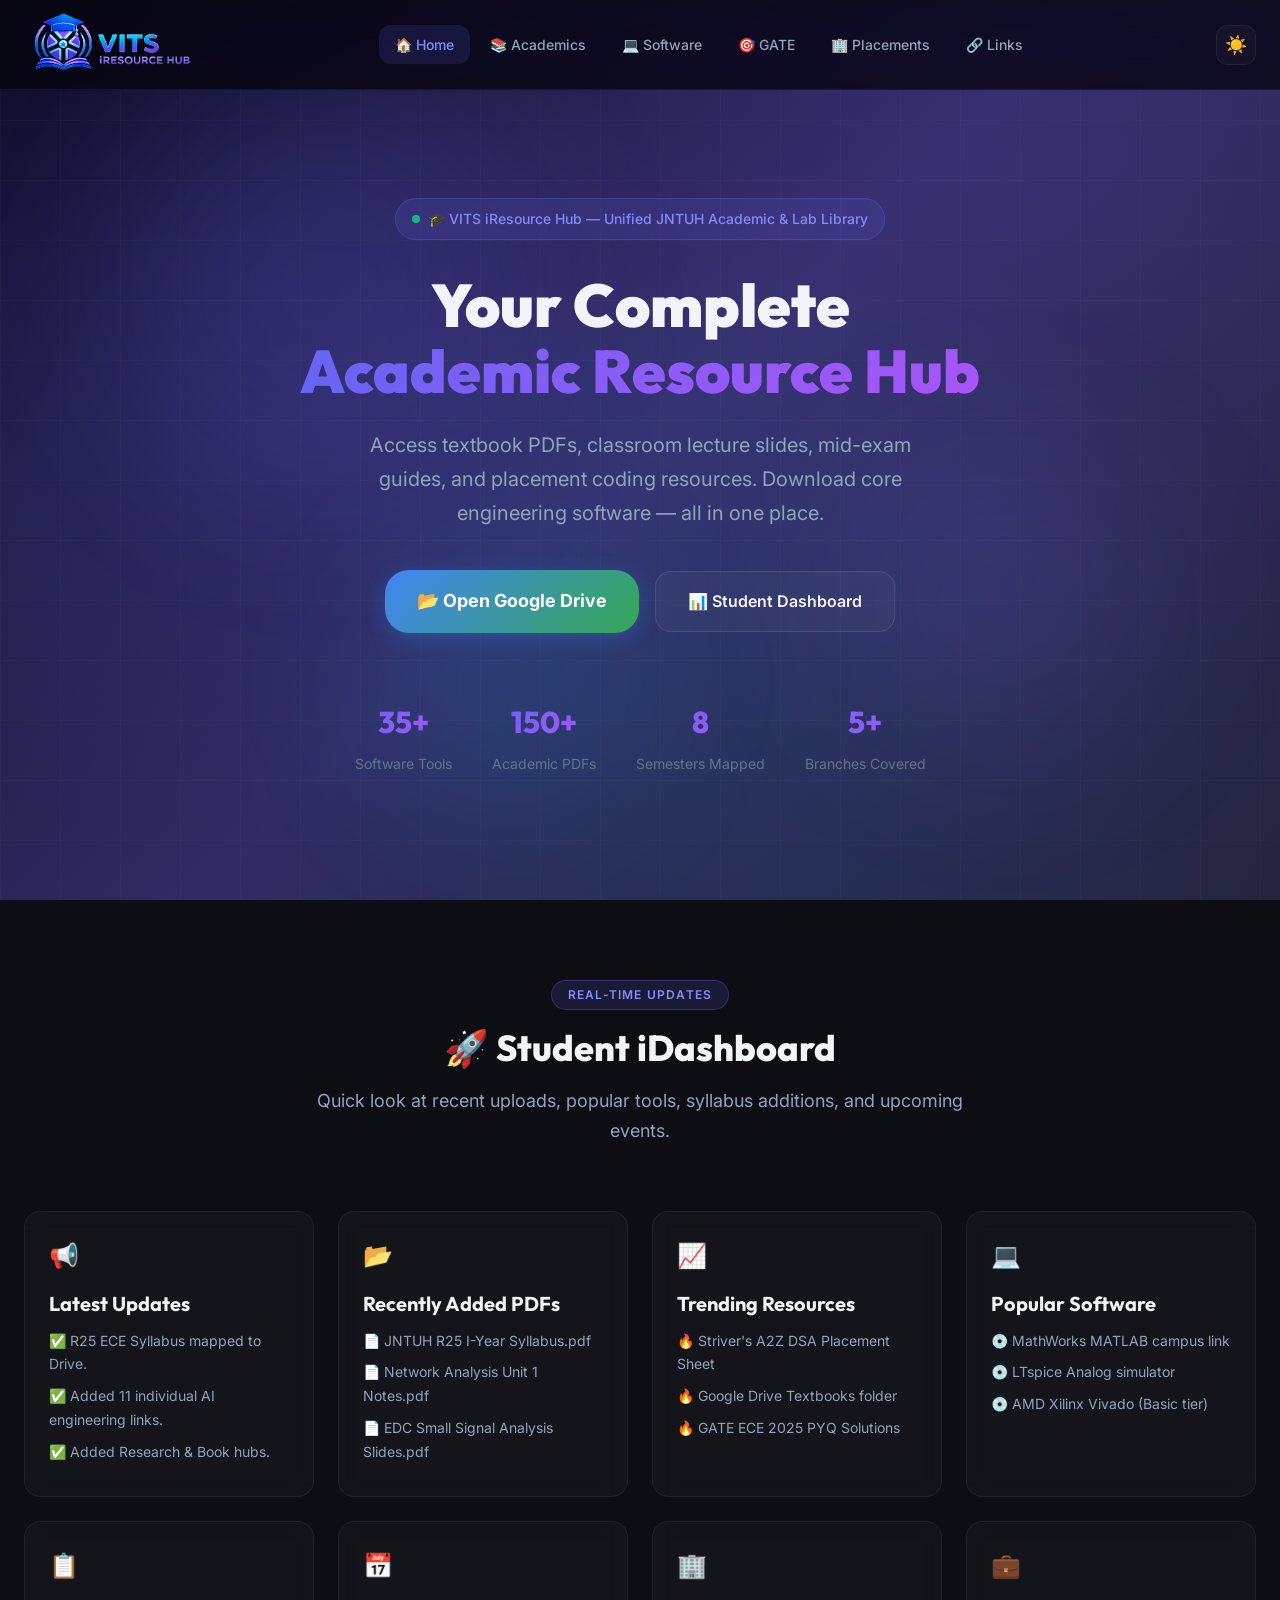
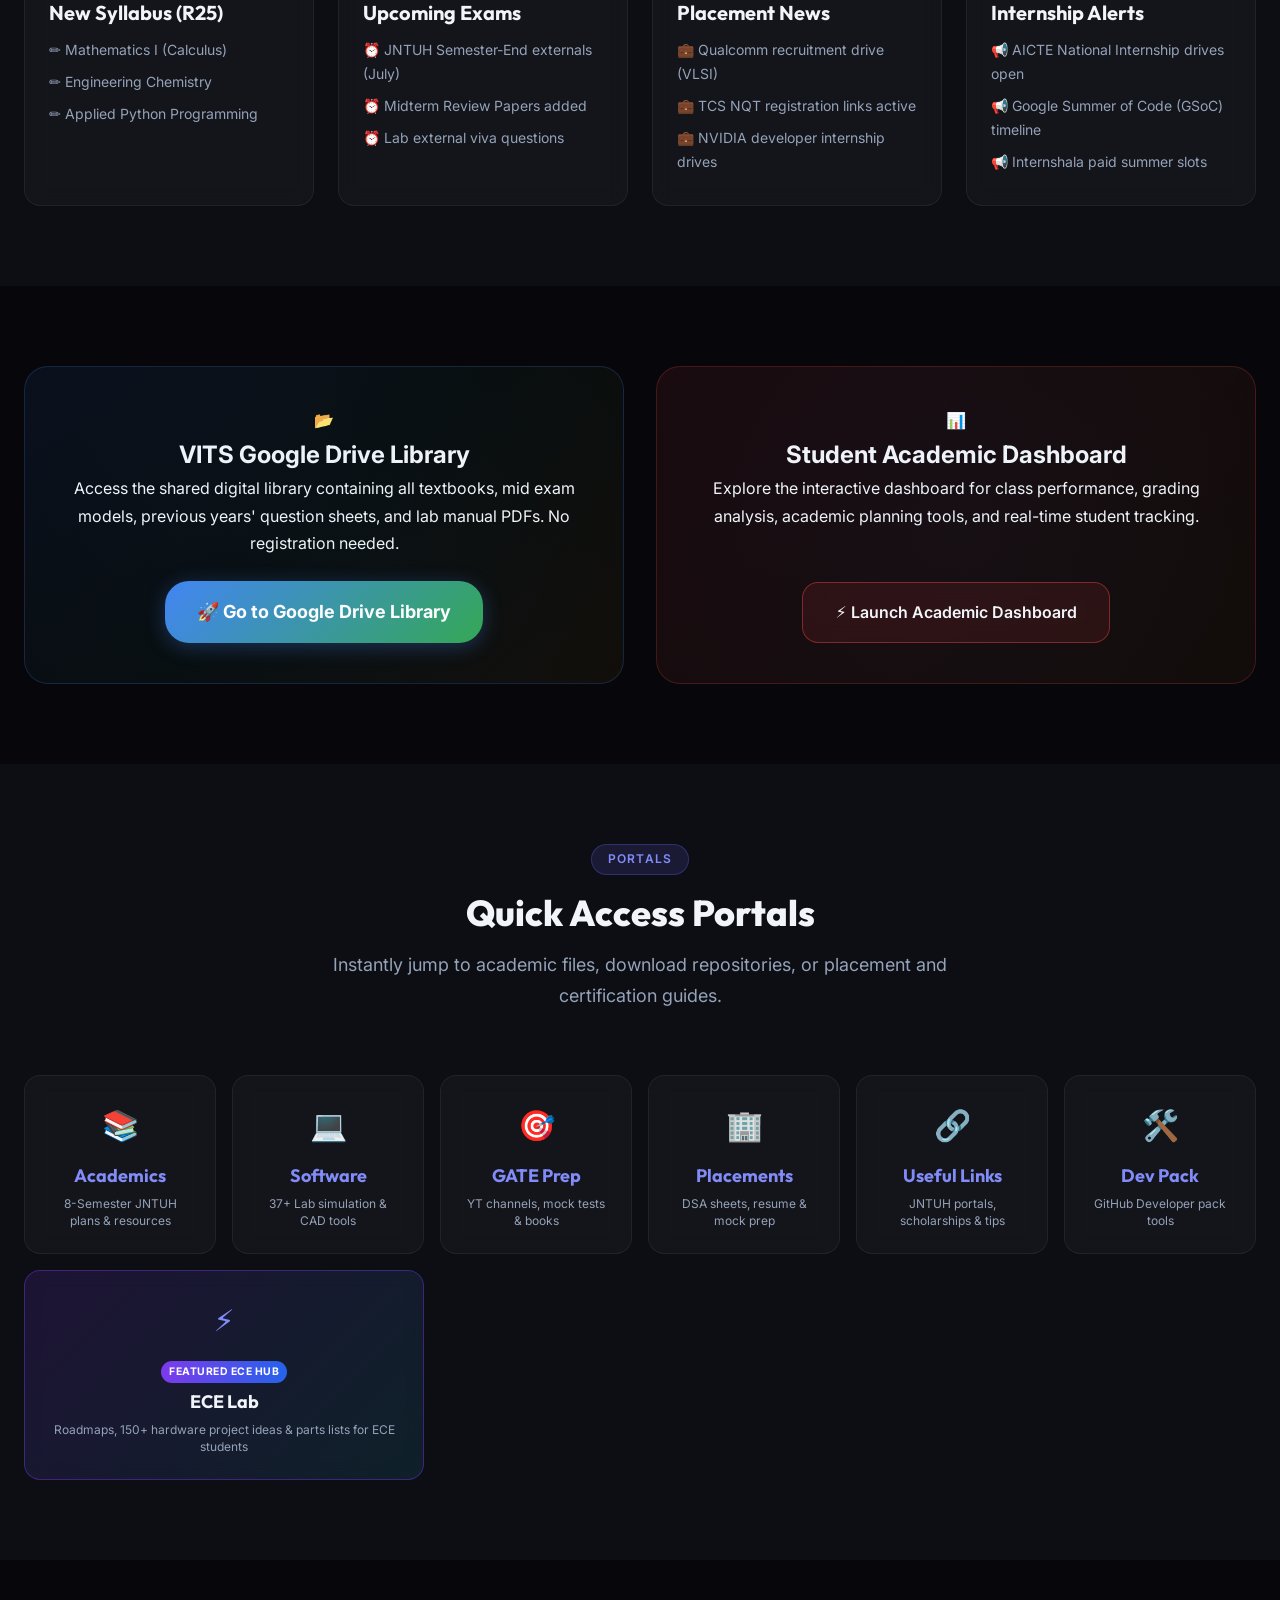
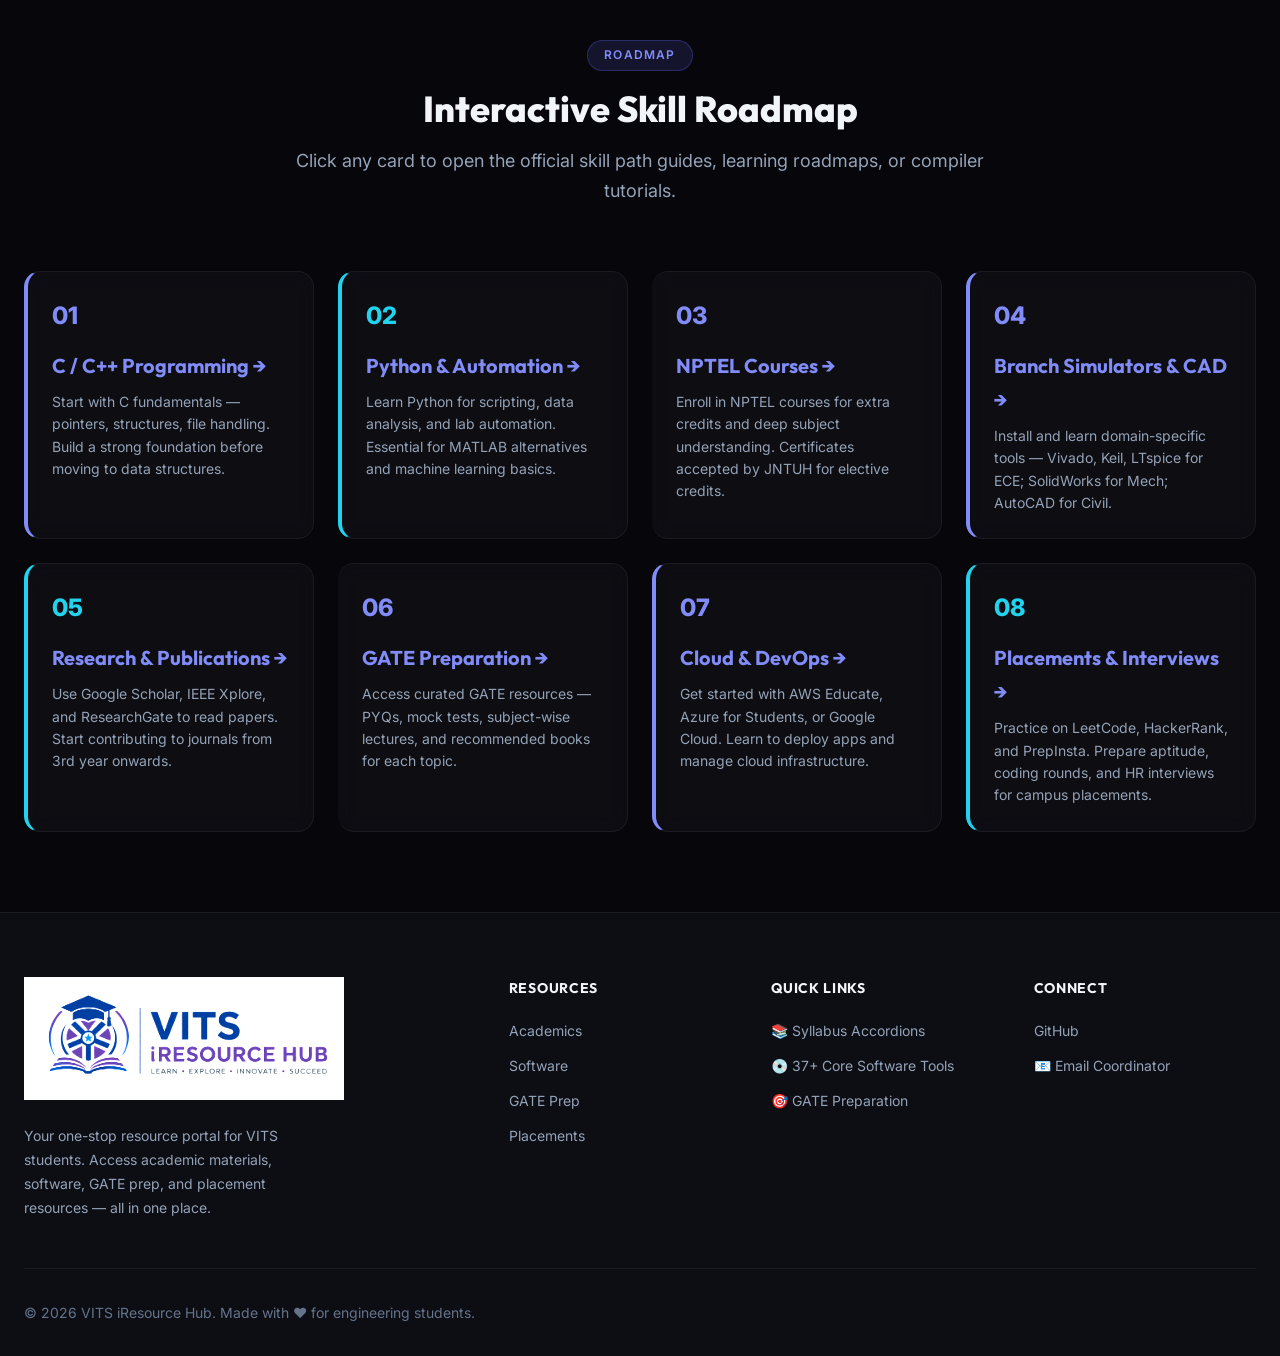
==== commit dc4dfed0: "feat: add featured ECE Lab (ecelab.me) section and cards across useful-links, academics, and index" ====
--- a/index.html
+++ b/index.html
@@ -2,6 +2,9 @@
 <html lang="en" data-theme="dark">
 <head>
   <meta charset="UTF-8">
+  <!-- Favicon -->
+  <link rel="shortcut icon" href="favicon.ico" type="image/x-icon">
+  <link rel="icon" href="images/favicon.png" type="image/png">
   <meta name="viewport" content="width=device-width, initial-scale=1.0">
   <meta name="google-site-verification" content="7quxdHRmtYmw2Jo5xWjluSK96tRkIVolGzAY4h9Mjqw" />
   <title>VITS iResource Hub — Ultimate Resources for Engineering & Science</title>
@@ -290,6 +293,14 @@
           <h3 class="card-title" style="font-size: var(--text-lg); margin-bottom: 4px;">Dev Pack</h3>
           <p style="font-size: var(--text-xs); color: var(--text-secondary); margin: 0; line-height: 1.4;">GitHub Developer pack tools</p>
         </a>
+
+        <!-- ECE Lab Featured Card -->
+        <a href="https://www.ecelab.me/" target="_blank" rel="noopener noreferrer" class="card reveal reveal-delay-1" style="text-decoration: none; padding: var(--space-6); text-align: center; display: block; height: auto; background: linear-gradient(135deg, rgba(124, 58, 237, 0.15), rgba(34, 211, 238, 0.1)); border: 1.5px solid rgba(124, 58, 237, 0.4); grid-column: span 2;">
+          <div style="font-size: var(--text-3xl); margin-bottom: 10px;">⚡</div>
+          <div style="font-size: 0.65rem; font-weight: 700; text-transform: uppercase; letter-spacing: 0.5px; padding: 2px 8px; border-radius: 999px; background: linear-gradient(90deg, #7c3aed, #2563eb); color: #ffffff; display: inline-block; margin-bottom: 4px;">FEATURED ECE HUB</div>
+          <h3 class="card-title" style="font-size: var(--text-lg); margin-bottom: 4px; color: var(--text-primary);">ECE Lab</h3>
+          <p style="font-size: var(--text-xs); color: var(--text-secondary); margin: 0; line-height: 1.4;">Roadmaps, 150+ hardware project ideas & parts lists for ECE students</p>
+        </a>
       </div>
     </div>
   </section>
@@ -398,6 +409,6 @@
   <button class="back-to-top" id="backToTop" aria-label="Back to top">↑</button>
 
   <!-- Scripts -->
-  <script src="js/main.js?v=1.2"></script>
+  <script src="js/main.js?v=1.2" defer></script>
 </body>
 </html>
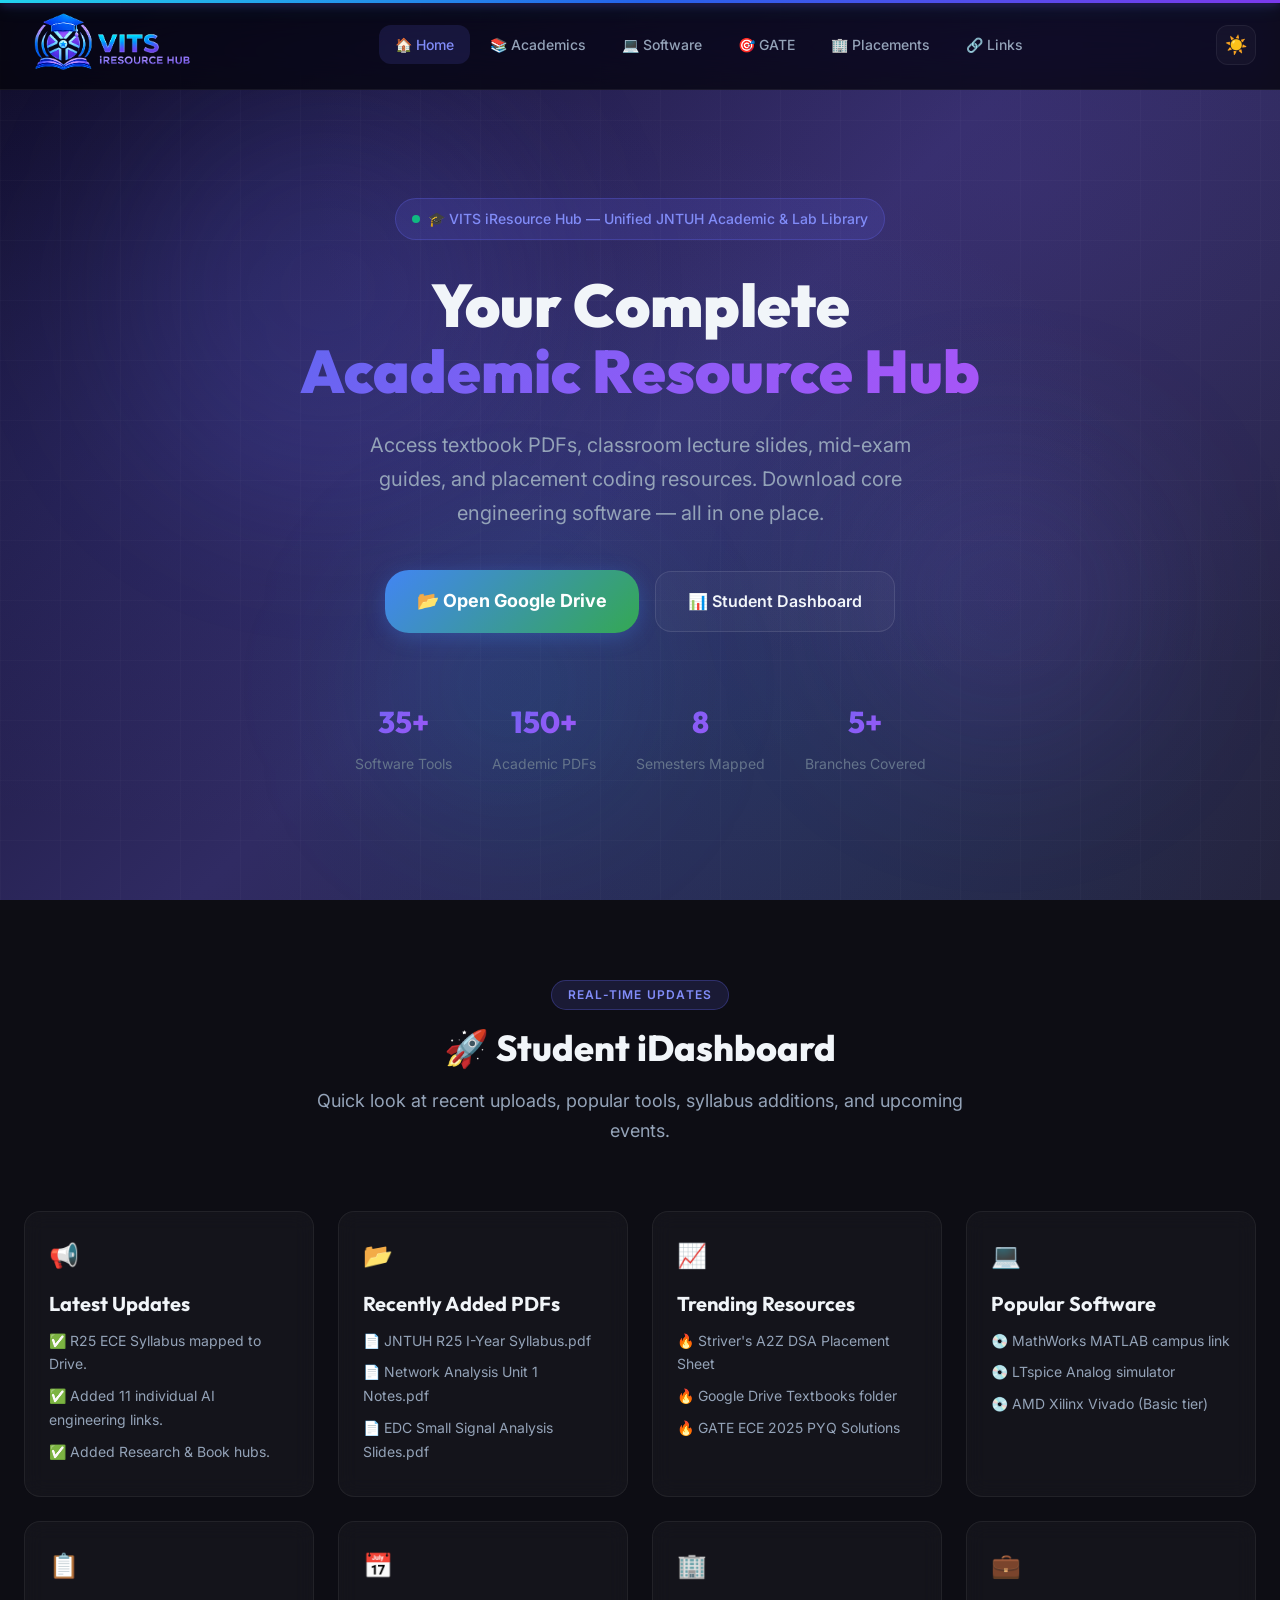
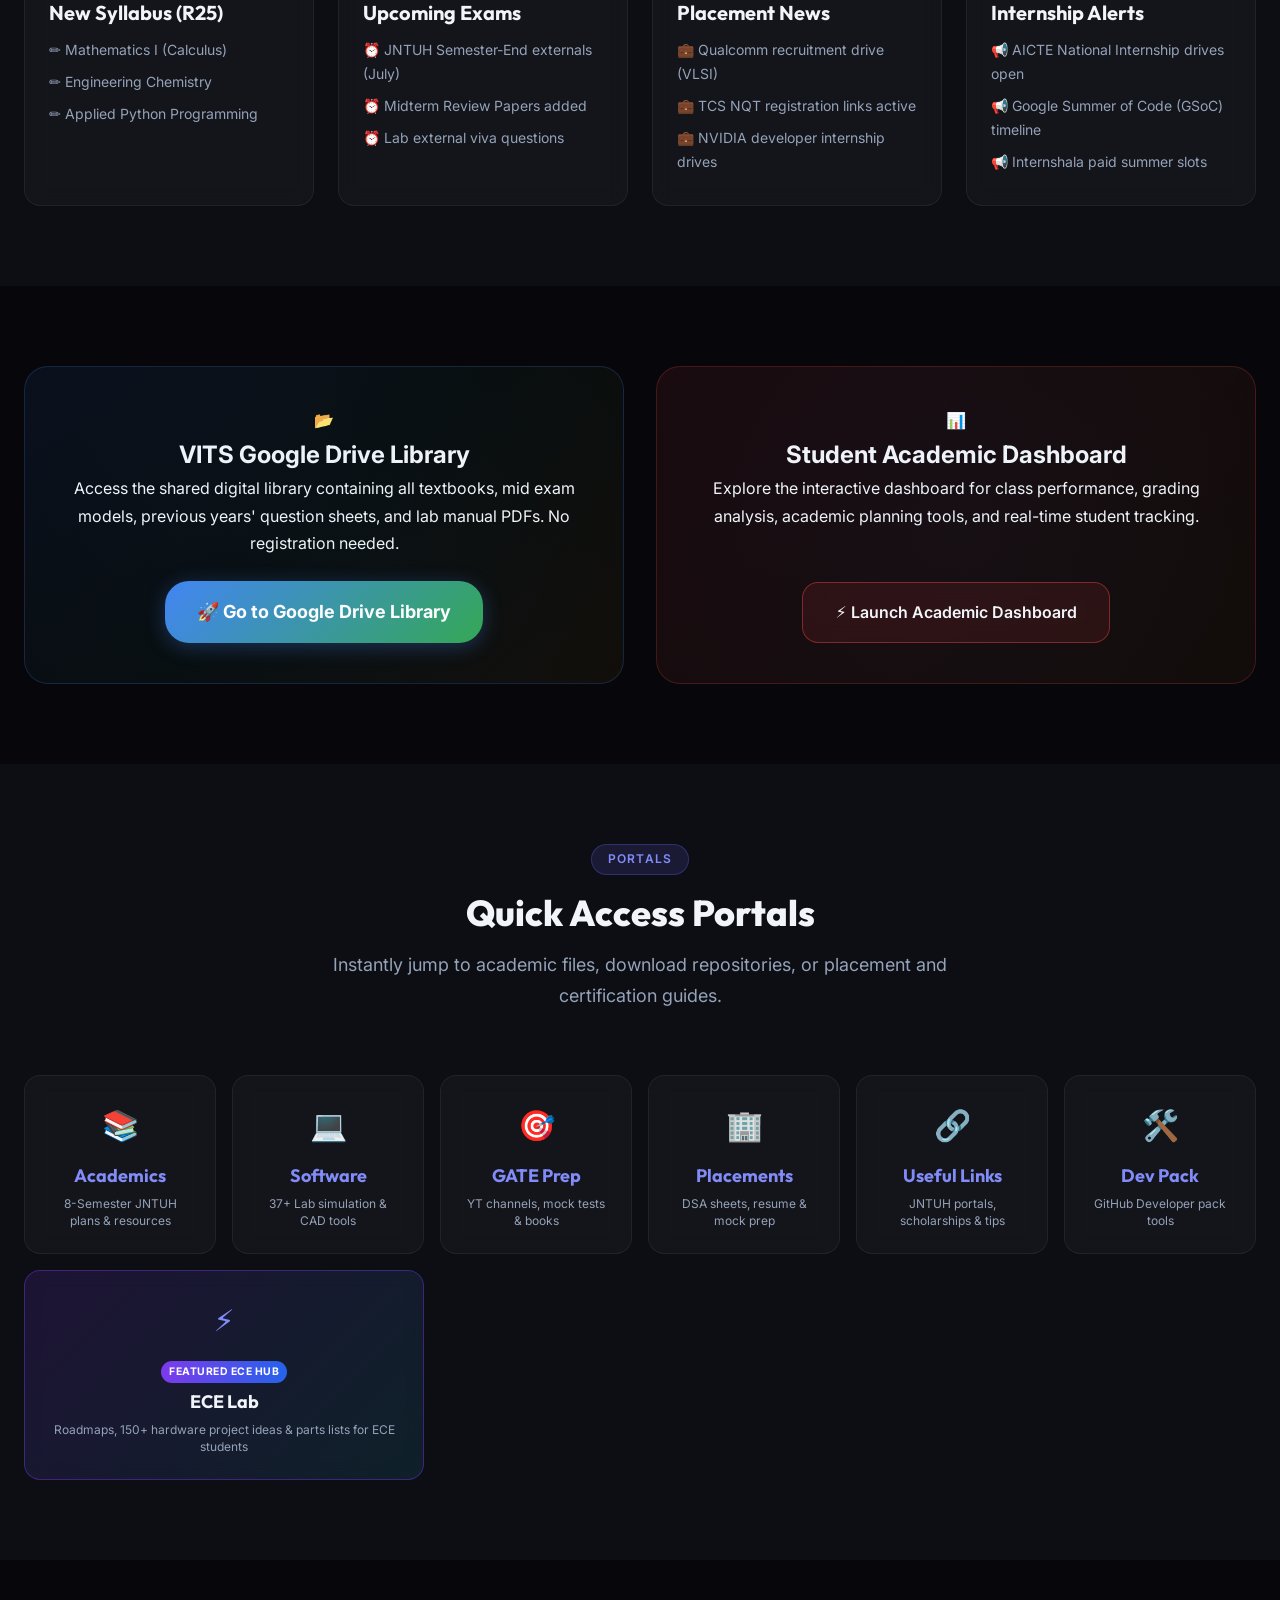
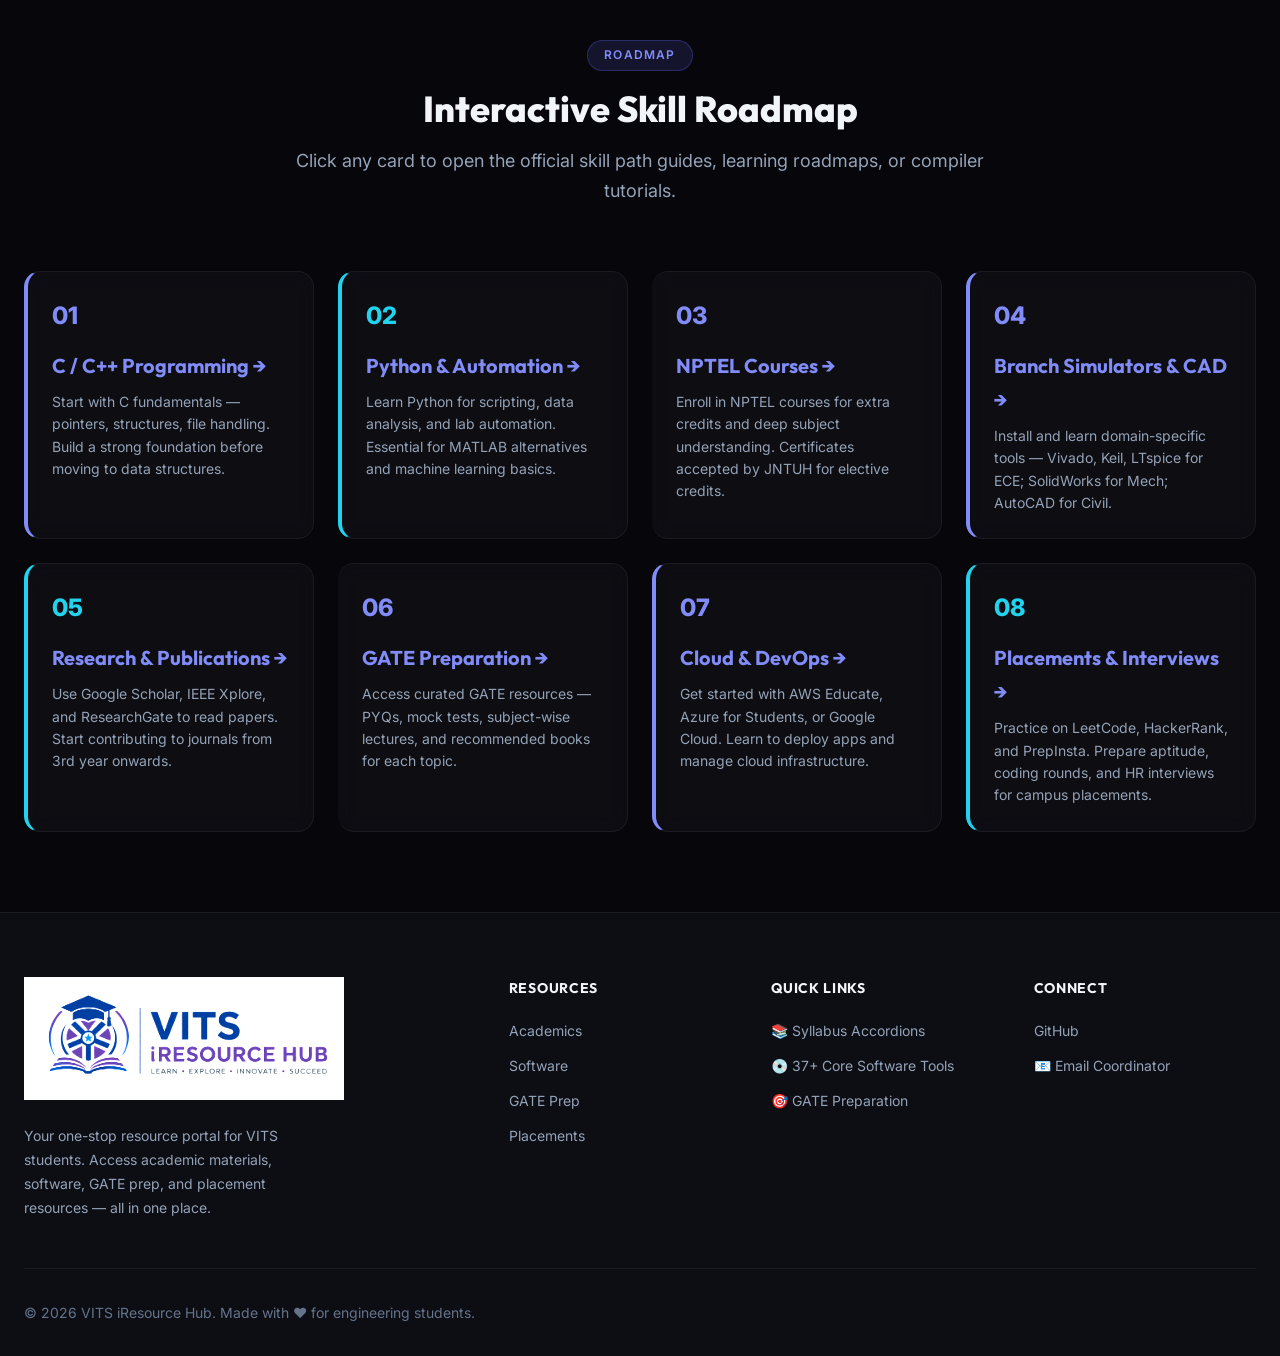
==== commit ad833cbc: "feat: add animated glowing violet-cyan topline accent header across all pages" ====
--- a/index.html
+++ b/index.html
@@ -33,6 +33,7 @@
   <link rel="canonical" href="https://manideepvelchuri.github.io/vits-iresource-hub/" />
 </head>
 <body>
+  <div class="topline"></div>
 
   <!-- Navbar -->
   <nav class="navbar" id="navbar">
--- a/css/style.css
+++ b/css/style.css
@@ -192,6 +192,26 @@
 /* ============================================
    NAVIGATION
    ============================================ */
+/* ---- Top Animated Violet-Cyan Accent Line ---- */
+.topline {
+  position: fixed;
+  top: 0;
+  left: 0;
+  width: 100%;
+  height: 3px;
+  z-index: 1002;
+  background: linear-gradient(90deg, #22d3ee, #2563eb, #7c3aed, #ec4899, #22d3ee);
+  background-size: 200% 100%;
+  animation: toplineGradient 4s linear infinite;
+  box-shadow: 0 0 10px rgba(124, 58, 237, 0.6), 0 0 18px rgba(34, 211, 238, 0.4);
+  pointer-events: none;
+}
+
+@keyframes toplineGradient {
+  0% { background-position: 0% 0%; }
+  100% { background-position: 200% 0%; }
+}
+
 .navbar {
   position: fixed;
   top: 0;
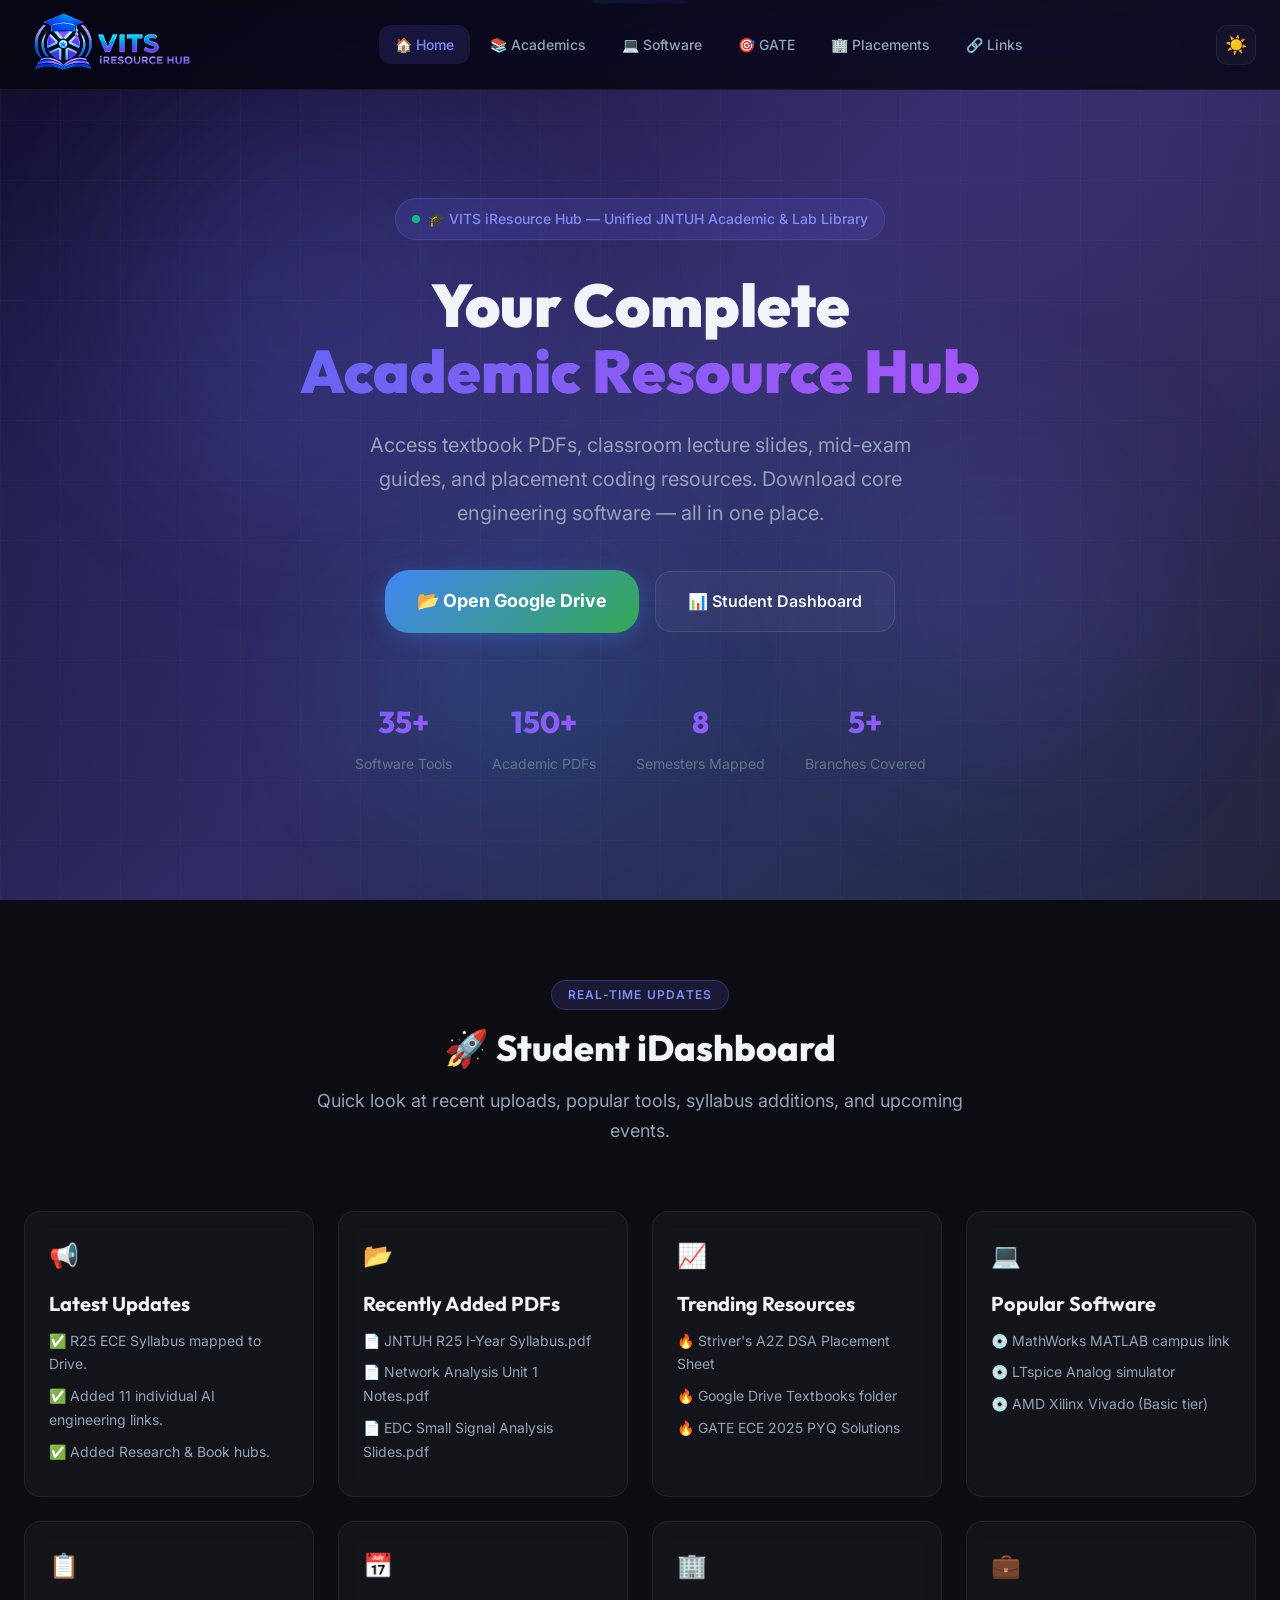
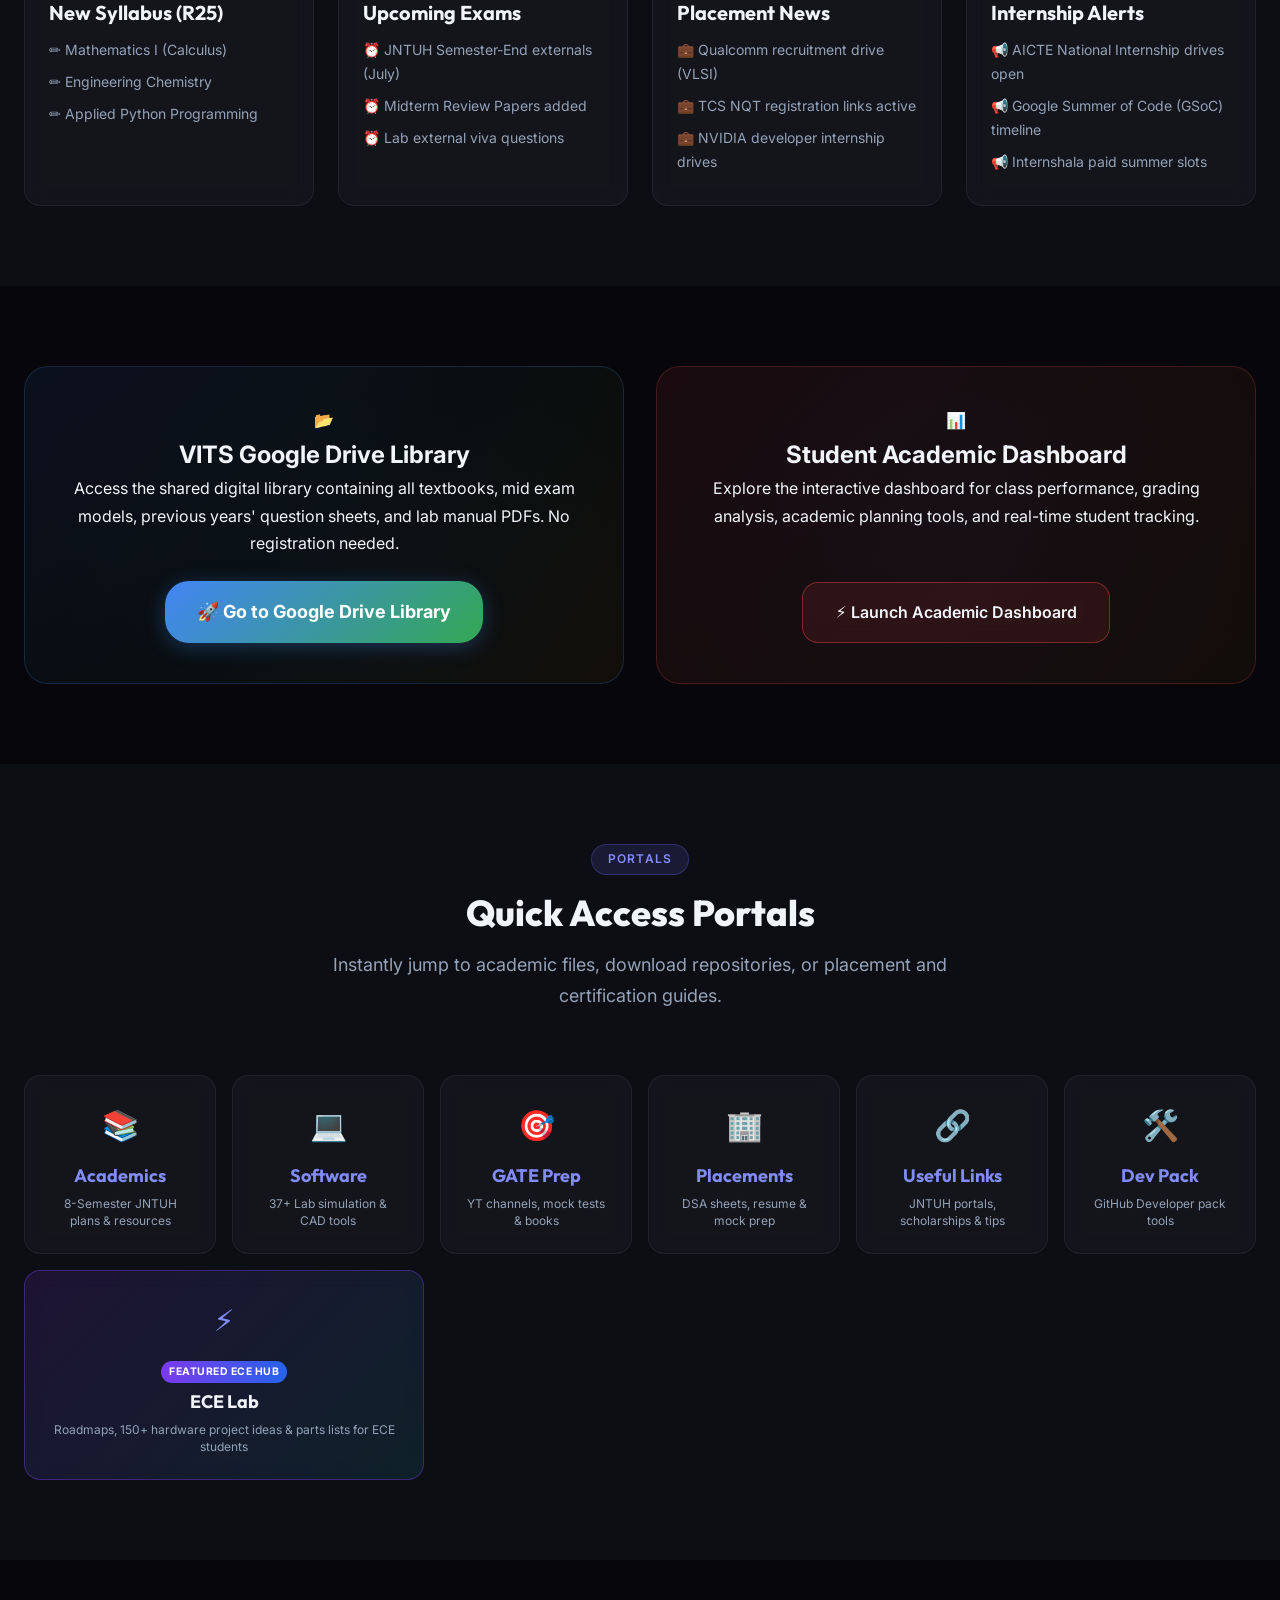
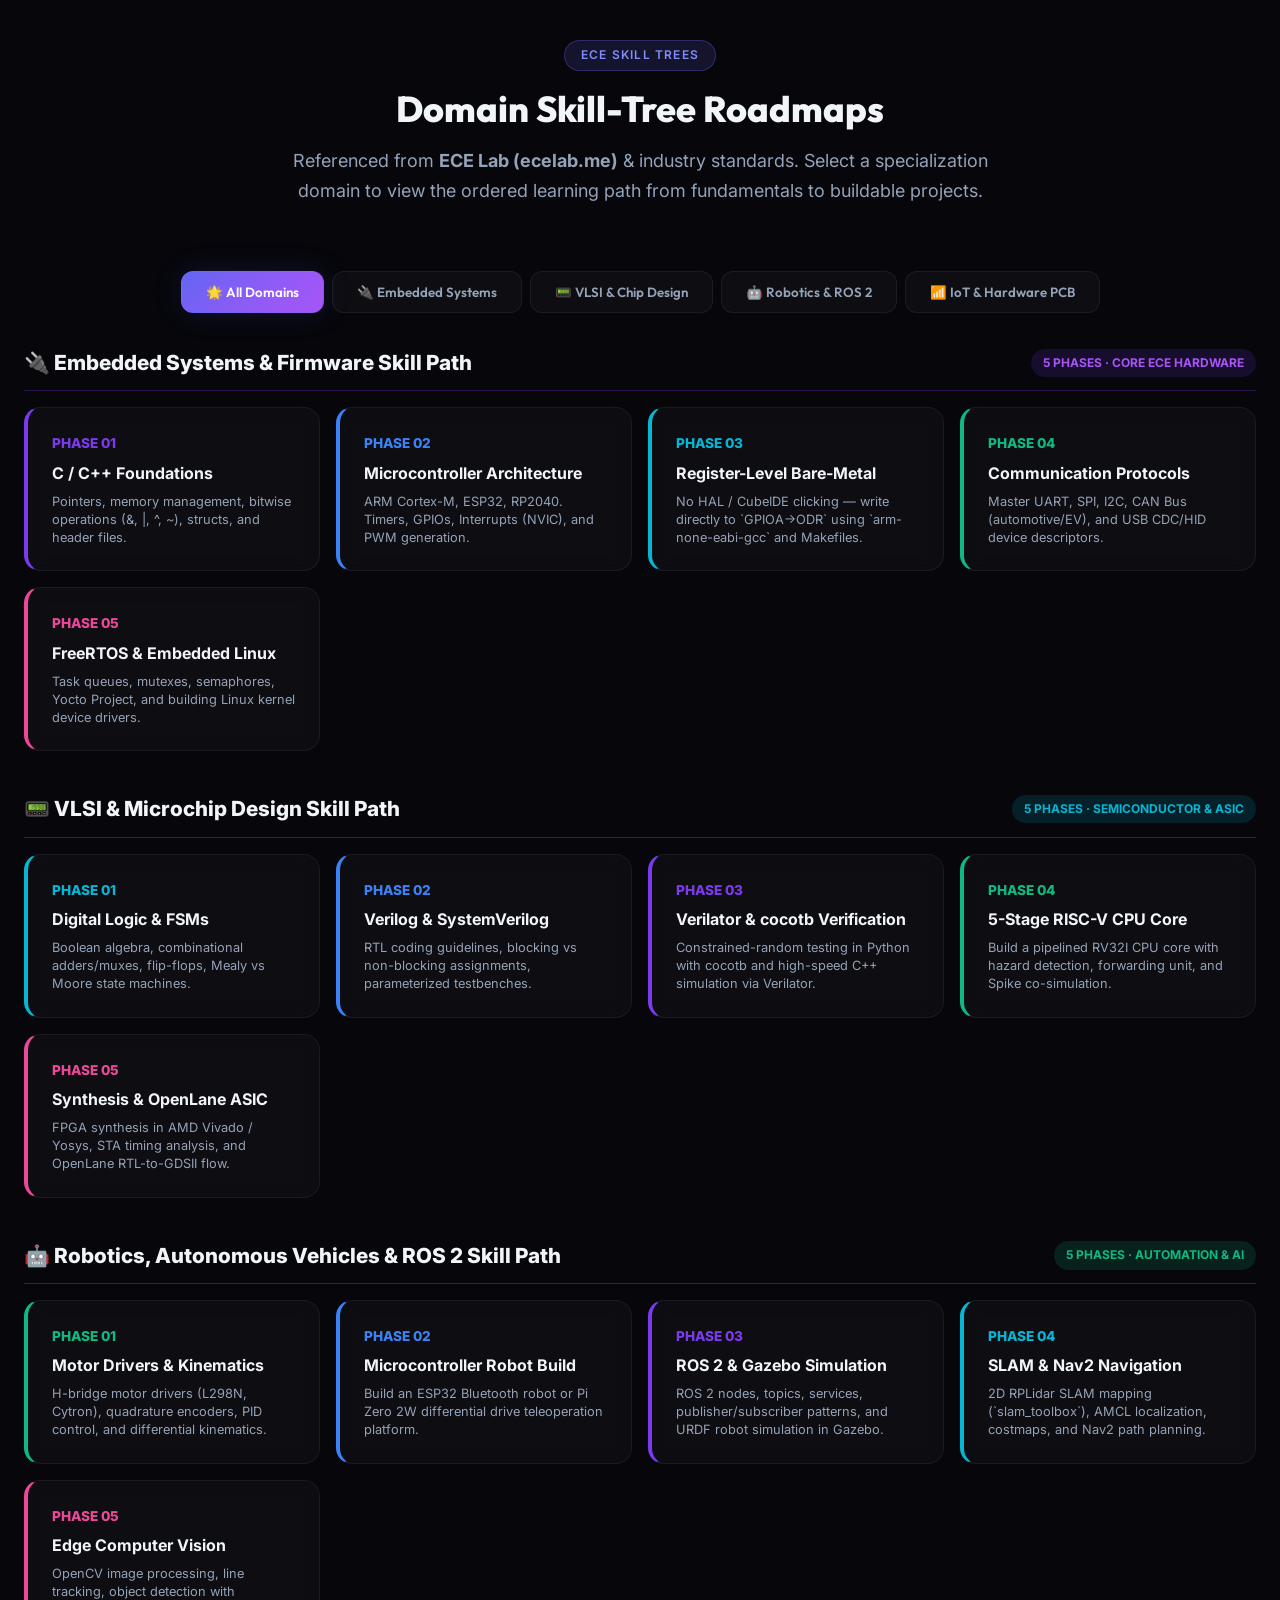
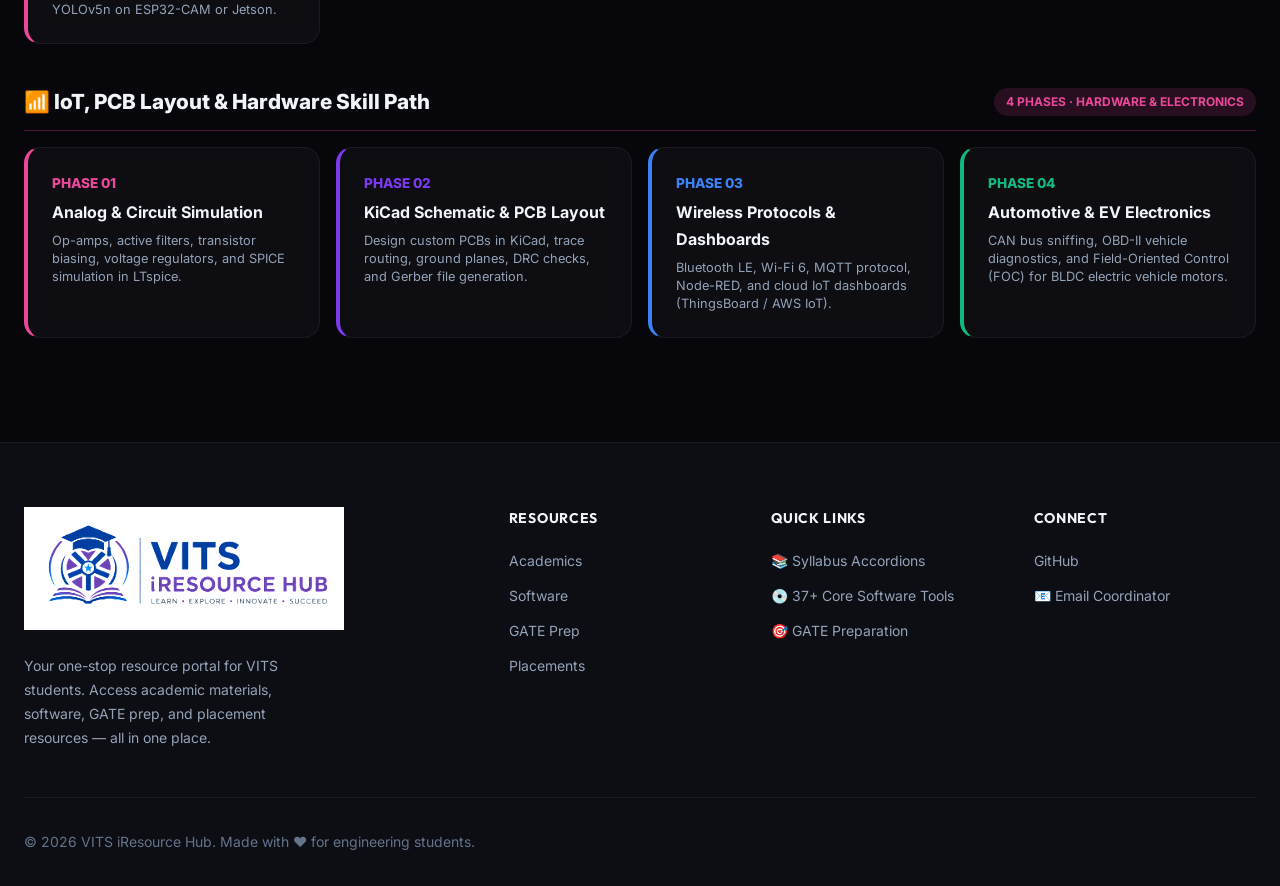
==== commit 0cf24c41: "feat: upgrade skill roadmaps into 4 domain skill trees (Embedded, VLSI, Robotics, IoT) referenced fr" ====
--- a/index.html
+++ b/index.html
@@ -307,63 +307,158 @@
   </section>
 
   <!-- Recommended Skill Roadmap Section (New!) -->
-  <section class="section">
+  <!-- Interactive ECE Domain Skill-Tree Roadmaps Section -->
+  <section class="section" id="roadmaps">
     <div class="container">
       <div class="section-header reveal">
-        <span class="section-label">Roadmap</span>
-        <h2 class="section-title">Interactive Skill Roadmap</h2>
-        <p class="section-desc">Click any card to open the official skill path guides, learning roadmaps, or compiler tutorials.</p>
-      </div>
-
-      <div class="cards-grid" style="grid-template-columns: repeat(auto-fill, minmax(250px, 1fr)); gap: var(--space-6);">
-        <!-- Step 1 -->
-        <a href="https://www.w3schools.com/c/index.php" target="_blank" rel="noopener noreferrer" class="card reveal" style="border-left: 4px solid var(--primary-light); text-decoration: none; display: block; height: auto;">
-          <div style="font-size: var(--text-2xl); font-weight: 800; color: var(--primary-light); margin-bottom: var(--space-3);">01</div>
-          <h3 class="card-title" style="margin-top: 0;">C / C++ Programming →</h3>
-          <p class="card-desc">Start with C fundamentals — pointers, structures, file handling. Build a strong foundation before moving to data structures.</p>
-        </a>
-        <!-- Step 2 -->
-        <a href="https://www.geeksforgeeks.org/python-programming-language-tutorial/" target="_blank" rel="noopener noreferrer" class="card reveal" style="border-left: 4px solid var(--accent-light); text-decoration: none; display: block; height: auto;">
-          <div style="font-size: var(--text-2xl); font-weight: 800; color: var(--accent-light); margin-bottom: var(--space-3);">02</div>
-          <h3 class="card-title" style="margin-top: 0;">Python & Automation →</h3>
-          <p class="card-desc">Learn Python for scripting, data analysis, and lab automation. Essential for MATLAB alternatives and machine learning basics.</p>
-        </a>
-        <!-- Step 3 -->
-        <a href="https://nptel.ac.in/courses" target="_blank" rel="noopener noreferrer" class="card reveal" style="border-left: 4px solid var(--secondary-light); text-decoration: none; display: block; height: auto;">
-          <div style="font-size: var(--text-2xl); font-weight: 800; color: var(--secondary-light); margin-bottom: var(--space-3);">03</div>
-          <h3 class="card-title" style="margin-top: 0;">NPTEL Courses →</h3>
-          <p class="card-desc">Enroll in NPTEL courses for extra credits and deep subject understanding. Certificates accepted by JNTUH for elective credits.</p>
-        </a>
-        <!-- Step 4 -->
-        <a href="software.html" class="card reveal" style="border-left: 4px solid var(--primary-light); text-decoration: none; display: block; height: auto;">
-          <div style="font-size: var(--text-2xl); font-weight: 800; color: var(--primary-light); margin-bottom: var(--space-3);">04</div>
-          <h3 class="card-title" style="margin-top: 0;">Branch Simulators & CAD →</h3>
-          <p class="card-desc">Install and learn domain-specific tools — Vivado, Keil, LTspice for ECE; SolidWorks for Mech; AutoCAD for Civil.</p>
-        </a>
-        <!-- Step 5 -->
-        <a href="https://scholar.google.com/" target="_blank" rel="noopener noreferrer" class="card reveal" style="border-left: 4px solid var(--accent-light); text-decoration: none; display: block; height: auto;">
-          <div style="font-size: var(--text-2xl); font-weight: 800; color: var(--accent-light); margin-bottom: var(--space-3);">05</div>
-          <h3 class="card-title" style="margin-top: 0;">Research & Publications →</h3>
-          <p class="card-desc">Use Google Scholar, IEEE Xplore, and ResearchGate to read papers. Start contributing to journals from 3rd year onwards.</p>
-        </a>
-        <!-- Step 6 -->
-        <a href="gate.html" class="card reveal" style="border-left: 4px solid var(--secondary-light); text-decoration: none; display: block; height: auto;">
-          <div style="font-size: var(--text-2xl); font-weight: 800; color: var(--secondary-light); margin-bottom: var(--space-3);">06</div>
-          <h3 class="card-title" style="margin-top: 0;">GATE Preparation →</h3>
-          <p class="card-desc">Access curated GATE resources — PYQs, mock tests, subject-wise lectures, and recommended books for each topic.</p>
-        </a>
-        <!-- Step 7 -->
-        <a href="https://aws.amazon.com/education/awseducate/" target="_blank" rel="noopener noreferrer" class="card reveal" style="border-left: 4px solid var(--primary-light); text-decoration: none; display: block; height: auto;">
-          <div style="font-size: var(--text-2xl); font-weight: 800; color: var(--primary-light); margin-bottom: var(--space-3);">07</div>
-          <h3 class="card-title" style="margin-top: 0;">Cloud & DevOps →</h3>
-          <p class="card-desc">Get started with AWS Educate, Azure for Students, or Google Cloud. Learn to deploy apps and manage cloud infrastructure.</p>
-        </a>
-        <!-- Step 8 -->
-        <a href="placements.html" class="card reveal" style="border-left: 4px solid var(--accent-light); text-decoration: none; display: block; height: auto;">
-          <div style="font-size: var(--text-2xl); font-weight: 800; color: var(--accent-light); margin-bottom: var(--space-3);">08</div>
-          <h3 class="card-title" style="margin-top: 0;">Placements & Interviews →</h3>
-          <p class="card-desc">Practice on LeetCode, HackerRank, and PrepInsta. Prepare aptitude, coding rounds, and HR interviews for campus placements.</p>
-        </a>
+        <span class="section-label">ECE Skill Trees</span>
+        <h2 class="section-title">Domain Skill-Tree Roadmaps</h2>
+        <p class="section-desc">Referenced from <strong>ECE Lab (ecelab.me)</strong> & industry standards. Select a specialization domain to view the ordered learning path from fundamentals to buildable projects.</p>
+      </div>
+
+      <!-- Domain Selection Tabs -->
+      <div class="branch-tabs-container reveal" style="margin-bottom: var(--space-8); justify-content: center; gap: 8px;">
+        <button class="branch-tab-btn roadmap-tab-btn active" data-roadmap-target="all">🌟 All Domains</button>
+        <button class="branch-tab-btn roadmap-tab-btn" data-roadmap-target="embedded">🔌 Embedded Systems</button>
+        <button class="branch-tab-btn roadmap-tab-btn" data-roadmap-target="vlsi">📟 VLSI & Chip Design</button>
+        <button class="branch-tab-btn roadmap-tab-btn" data-roadmap-target="robotics">🤖 Robotics & ROS 2</button>
+        <button class="branch-tab-btn roadmap-tab-btn" data-roadmap-target="iot">📶 IoT & Hardware PCB</button>
+      </div>
+
+      <!-- Roadmap Containers -->
+      <!-- 1. Embedded Systems Domain -->
+      <div data-roadmap-domain="embedded" class="reveal" style="margin-bottom: var(--space-10);">
+        <div style="display: flex; align-items: center; justify-content: space-between; margin-bottom: var(--space-4); border-bottom: 1.5px solid rgba(124, 58, 237, 0.3); padding-bottom: 10px; flex-wrap: wrap; gap: 8px;">
+          <h3 style="font-size: 1.3rem; font-weight: 800; color: var(--text-primary); margin: 0;">🔌 Embedded Systems & Firmware Skill Path</h3>
+          <span style="font-size: 0.75rem; font-weight: 700; text-transform: uppercase; padding: 4px 12px; border-radius: 999px; background: rgba(124, 58, 237, 0.15); color: #a855f7;">5 PHASES · CORE ECE HARDWARE</span>
+        </div>
+        <div class="cards-grid" style="grid-template-columns: repeat(auto-fill, minmax(240px, 1fr)); gap: var(--space-4);">
+          <div class="card" style="border-left: 4px solid #7c3aed; height: auto;">
+            <div style="font-size: 0.85rem; font-weight: 800; color: #7c3aed; margin-bottom: 4px;">PHASE 01</div>
+            <h4 style="margin: 0 0 6px; font-size: 1rem;">C / C++ Foundations</h4>
+            <p style="font-size: 0.8rem; color: var(--text-secondary); margin: 0; line-height: 1.4;">Pointers, memory management, bitwise operations (&, |, ^, ~), structs, and header files.</p>
+          </div>
+          <div class="card" style="border-left: 4px solid #3b82f6; height: auto;">
+            <div style="font-size: 0.85rem; font-weight: 800; color: #3b82f6; margin-bottom: 4px;">PHASE 02</div>
+            <h4 style="margin: 0 0 6px; font-size: 1rem;">Microcontroller Architecture</h4>
+            <p style="font-size: 0.8rem; color: var(--text-secondary); margin: 0; line-height: 1.4;">ARM Cortex-M, ESP32, RP2040. Timers, GPIOs, Interrupts (NVIC), and PWM generation.</p>
+          </div>
+          <div class="card" style="border-left: 4px solid #06b6d4; height: auto;">
+            <div style="font-size: 0.85rem; font-weight: 800; color: #06b6d4; margin-bottom: 4px;">PHASE 03</div>
+            <h4 style="margin: 0 0 6px; font-size: 1rem;">Register-Level Bare-Metal</h4>
+            <p style="font-size: 0.8rem; color: var(--text-secondary); margin: 0; line-height: 1.4;">No HAL / CubeIDE clicking — write directly to `GPIOA-&gt;ODR` using `arm-none-eabi-gcc` and Makefiles.</p>
+          </div>
+          <div class="card" style="border-left: 4px solid #10b981; height: auto;">
+            <div style="font-size: 0.85rem; font-weight: 800; color: #10b981; margin-bottom: 4px;">PHASE 04</div>
+            <h4 style="margin: 0 0 6px; font-size: 1rem;">Communication Protocols</h4>
+            <p style="font-size: 0.8rem; color: var(--text-secondary); margin: 0; line-height: 1.4;">Master UART, SPI, I2C, CAN Bus (automotive/EV), and USB CDC/HID device descriptors.</p>
+          </div>
+          <div class="card" style="border-left: 4px solid #ec4899; height: auto;">
+            <div style="font-size: 0.85rem; font-weight: 800; color: #ec4899; margin-bottom: 4px;">PHASE 05</div>
+            <h4 style="margin: 0 0 6px; font-size: 1rem;">FreeRTOS & Embedded Linux</h4>
+            <p style="font-size: 0.8rem; color: var(--text-secondary); margin: 0; line-height: 1.4;">Task queues, mutexes, semaphores, Yocto Project, and building Linux kernel device drivers.</p>
+          </div>
+        </div>
+      </div>
+
+      <!-- 2. VLSI Domain -->
+      <div data-roadmap-domain="vlsi" class="reveal" style="margin-bottom: var(--space-10);">
+        <div style="display: flex; align-items: center; justify-content: space-between; margin-bottom: var(--space-4); border-bottom: 1.5px solid rgba(6, 182, 212, 0.3); padding-bottom: 10px; flex-wrap: wrap; gap: 8px;">
+          <h3 style="font-size: 1.3rem; font-weight: 800; color: var(--text-primary); margin: 0;">📟 VLSI & Microchip Design Skill Path</h3>
+          <span style="font-size: 0.75rem; font-weight: 700; text-transform: uppercase; padding: 4px 12px; border-radius: 999px; background: rgba(6, 182, 212, 0.15); color: #06b6d4;">5 PHASES · SEMICONDUCTOR & ASIC</span>
+        </div>
+        <div class="cards-grid" style="grid-template-columns: repeat(auto-fill, minmax(240px, 1fr)); gap: var(--space-4);">
+          <div class="card" style="border-left: 4px solid #06b6d4; height: auto;">
+            <div style="font-size: 0.85rem; font-weight: 800; color: #06b6d4; margin-bottom: 4px;">PHASE 01</div>
+            <h4 style="margin: 0 0 6px; font-size: 1rem;">Digital Logic & FSMs</h4>
+            <p style="font-size: 0.8rem; color: var(--text-secondary); margin: 0; line-height: 1.4;">Boolean algebra, combinational adders/muxes, flip-flops, Mealy vs Moore state machines.</p>
+          </div>
+          <div class="card" style="border-left: 4px solid #3b82f6; height: auto;">
+            <div style="font-size: 0.85rem; font-weight: 800; color: #3b82f6; margin-bottom: 4px;">PHASE 02</div>
+            <h4 style="margin: 0 0 6px; font-size: 1rem;">Verilog & SystemVerilog</h4>
+            <p style="font-size: 0.8rem; color: var(--text-secondary); margin: 0; line-height: 1.4;">RTL coding guidelines, blocking vs non-blocking assignments, parameterized testbenches.</p>
+          </div>
+          <div class="card" style="border-left: 4px solid #7c3aed; height: auto;">
+            <div style="font-size: 0.85rem; font-weight: 800; color: #7c3aed; margin-bottom: 4px;">PHASE 03</div>
+            <h4 style="margin: 0 0 6px; font-size: 1rem;">Verilator & cocotb Verification</h4>
+            <p style="font-size: 0.8rem; color: var(--text-secondary); margin: 0; line-height: 1.4;">Constrained-random testing in Python with cocotb and high-speed C++ simulation via Verilator.</p>
+          </div>
+          <div class="card" style="border-left: 4px solid #10b981; height: auto;">
+            <div style="font-size: 0.85rem; font-weight: 800; color: #10b981; margin-bottom: 4px;">PHASE 04</div>
+            <h4 style="margin: 0 0 6px; font-size: 1rem;">5-Stage RISC-V CPU Core</h4>
+            <p style="font-size: 0.8rem; color: var(--text-secondary); margin: 0; line-height: 1.4;">Build a pipelined RV32I CPU core with hazard detection, forwarding unit, and Spike co-simulation.</p>
+          </div>
+          <div class="card" style="border-left: 4px solid #ec4899; height: auto;">
+            <div style="font-size: 0.85rem; font-weight: 800; color: #ec4899; margin-bottom: 4px;">PHASE 05</div>
+            <h4 style="margin: 0 0 6px; font-size: 1rem;">Synthesis & OpenLane ASIC</h4>
+            <p style="font-size: 0.8rem; color: var(--text-secondary); margin: 0; line-height: 1.4;">FPGA synthesis in AMD Vivado / Yosys, STA timing analysis, and OpenLane RTL-to-GDSII flow.</p>
+          </div>
+        </div>
+      </div>
+
+      <!-- 3. Robotics Domain -->
+      <div data-roadmap-domain="robotics" class="reveal" style="margin-bottom: var(--space-10);">
+        <div style="display: flex; align-items: center; justify-content: space-between; margin-bottom: var(--space-4); border-bottom: 1.5px solid rgba(16, 185, 129, 0.3); padding-bottom: 10px; flex-wrap: wrap; gap: 8px;">
+          <h3 style="font-size: 1.3rem; font-weight: 800; color: var(--text-primary); margin: 0;">🤖 Robotics, Autonomous Vehicles & ROS 2 Skill Path</h3>
+          <span style="font-size: 0.75rem; font-weight: 700; text-transform: uppercase; padding: 4px 12px; border-radius: 999px; background: rgba(16, 185, 129, 0.15); color: #10b981;">5 PHASES · AUTOMATION & AI</span>
+        </div>
+        <div class="cards-grid" style="grid-template-columns: repeat(auto-fill, minmax(240px, 1fr)); gap: var(--space-4);">
+          <div class="card" style="border-left: 4px solid #10b981; height: auto;">
+            <div style="font-size: 0.85rem; font-weight: 800; color: #10b981; margin-bottom: 4px;">PHASE 01</div>
+            <h4 style="margin: 0 0 6px; font-size: 1rem;">Motor Drivers & Kinematics</h4>
+            <p style="font-size: 0.8rem; color: var(--text-secondary); margin: 0; line-height: 1.4;">H-bridge motor drivers (L298N, Cytron), quadrature encoders, PID control, and differential kinematics.</p>
+          </div>
+          <div class="card" style="border-left: 4px solid #3b82f6; height: auto;">
+            <div style="font-size: 0.85rem; font-weight: 800; color: #3b82f6; margin-bottom: 4px;">PHASE 02</div>
+            <h4 style="margin: 0 0 6px; font-size: 1rem;">Microcontroller Robot Build</h4>
+            <p style="font-size: 0.8rem; color: var(--text-secondary); margin: 0; line-height: 1.4;">Build an ESP32 Bluetooth robot or Pi Zero 2W differential drive teleoperation platform.</p>
+          </div>
+          <div class="card" style="border-left: 4px solid #7c3aed; height: auto;">
+            <div style="font-size: 0.85rem; font-weight: 800; color: #7c3aed; margin-bottom: 4px;">PHASE 03</div>
+            <h4 style="margin: 0 0 6px; font-size: 1rem;">ROS 2 & Gazebo Simulation</h4>
+            <p style="font-size: 0.8rem; color: var(--text-secondary); margin: 0; line-height: 1.4;">ROS 2 nodes, topics, services, publisher/subscriber patterns, and URDF robot simulation in Gazebo.</p>
+          </div>
+          <div class="card" style="border-left: 4px solid #06b6d4; height: auto;">
+            <div style="font-size: 0.85rem; font-weight: 800; color: #06b6d4; margin-bottom: 4px;">PHASE 04</div>
+            <h4 style="margin: 0 0 6px; font-size: 1rem;">SLAM & Nav2 Navigation</h4>
+            <p style="font-size: 0.8rem; color: var(--text-secondary); margin: 0; line-height: 1.4;">2D RPLidar SLAM mapping (`slam_toolbox`), AMCL localization, costmaps, and Nav2 path planning.</p>
+          </div>
+          <div class="card" style="border-left: 4px solid #ec4899; height: auto;">
+            <div style="font-size: 0.85rem; font-weight: 800; color: #ec4899; margin-bottom: 4px;">PHASE 05</div>
+            <h4 style="margin: 0 0 6px; font-size: 1rem;">Edge Computer Vision</h4>
+            <p style="font-size: 0.8rem; color: var(--text-secondary); margin: 0; line-height: 1.4;">OpenCV image processing, line tracking, object detection with YOLOv5n on ESP32-CAM or Jetson.</p>
+          </div>
+        </div>
+      </div>
+
+      <!-- 4. IoT & Hardware Domain -->
+      <div data-roadmap-domain="iot" class="reveal" style="margin-bottom: var(--space-6);">
+        <div style="display: flex; align-items: center; justify-content: space-between; margin-bottom: var(--space-4); border-bottom: 1.5px solid rgba(236, 72, 153, 0.3); padding-bottom: 10px; flex-wrap: wrap; gap: 8px;">
+          <h3 style="font-size: 1.3rem; font-weight: 800; color: var(--text-primary); margin: 0;">📶 IoT, PCB Layout & Hardware Skill Path</h3>
+          <span style="font-size: 0.75rem; font-weight: 700; text-transform: uppercase; padding: 4px 12px; border-radius: 999px; background: rgba(236, 72, 153, 0.15); color: #ec4899;">4 PHASES · HARDWARE & ELECTRONICS</span>
+        </div>
+        <div class="cards-grid" style="grid-template-columns: repeat(auto-fill, minmax(240px, 1fr)); gap: var(--space-4);">
+          <div class="card" style="border-left: 4px solid #ec4899; height: auto;">
+            <div style="font-size: 0.85rem; font-weight: 800; color: #ec4899; margin-bottom: 4px;">PHASE 01</div>
+            <h4 style="margin: 0 0 6px; font-size: 1rem;">Analog & Circuit Simulation</h4>
+            <p style="font-size: 0.8rem; color: var(--text-secondary); margin: 0; line-height: 1.4;">Op-amps, active filters, transistor biasing, voltage regulators, and SPICE simulation in LTspice.</p>
+          </div>
+          <div class="card" style="border-left: 4px solid #7c3aed; height: auto;">
+            <div style="font-size: 0.85rem; font-weight: 800; color: #7c3aed; margin-bottom: 4px;">PHASE 02</div>
+            <h4 style="margin: 0 0 6px; font-size: 1rem;">KiCad Schematic & PCB Layout</h4>
+            <p style="font-size: 0.8rem; color: var(--text-secondary); margin: 0; line-height: 1.4;">Design custom PCBs in KiCad, trace routing, ground planes, DRC checks, and Gerber file generation.</p>
+          </div>
+          <div class="card" style="border-left: 4px solid #3b82f6; height: auto;">
+            <div style="font-size: 0.85rem; font-weight: 800; color: #3b82f6; margin-bottom: 4px;">PHASE 03</div>
+            <h4 style="margin: 0 0 6px; font-size: 1rem;">Wireless Protocols & Dashboards</h4>
+            <p style="font-size: 0.8rem; color: var(--text-secondary); margin: 0; line-height: 1.4;">Bluetooth LE, Wi-Fi 6, MQTT protocol, Node-RED, and cloud IoT dashboards (ThingsBoard / AWS IoT).</p>
+          </div>
+          <div class="card" style="border-left: 4px solid #10b981; height: auto;">
+            <div style="font-size: 0.85rem; font-weight: 800; color: #10b981; margin-bottom: 4px;">PHASE 04</div>
+            <h4 style="margin: 0 0 6px; font-size: 1rem;">Automotive & EV Electronics</h4>
+            <p style="font-size: 0.8rem; color: var(--text-secondary); margin: 0; line-height: 1.4;">CAN bus sniffing, OBD-II vehicle diagnostics, and Field-Oriented Control (FOC) for BLDC electric vehicle motors.</p>
+          </div>
+        </div>
       </div>
     </div>
   </section>
--- a/css/style.css
+++ b/css/style.css
@@ -192,22 +192,26 @@
 /* ============================================
    NAVIGATION
    ============================================ */
-/* ---- Top Animated Violet-Cyan Accent Line ---- */
+/* ---- RGB Ambient Edge Light Top Accent Line ---- */
 .topline {
   position: fixed;
   top: 0;
   left: 0;
   width: 100%;
-  height: 3px;
+  height: 1.5px;
   z-index: 1002;
-  background: linear-gradient(90deg, #22d3ee, #2563eb, #7c3aed, #ec4899, #22d3ee);
+  background: linear-gradient(90deg, #22d3ee 0%, #3b82f6 25%, #7c3aed 50%, #ec4899 75%, #22d3ee 100%);
   background-size: 200% 100%;
-  animation: toplineGradient 4s linear infinite;
-  box-shadow: 0 0 10px rgba(124, 58, 237, 0.6), 0 0 18px rgba(34, 211, 238, 0.4);
+  animation: edgeLightShift 4s linear infinite;
+  box-shadow: 0 1px 12px rgba(124, 58, 237, 0.8), 0 2px 24px rgba(34, 211, 238, 0.5);
   pointer-events: none;
-}
-
-@keyframes toplineGradient {
+  -webkit-mask-image: linear-gradient(90deg, transparent 0%, #000 8%, #000 92%, transparent 100%);
+  mask-image: linear-gradient(90deg, transparent 0%, #000 8%, #000 92%, transparent 100%);
+  opacity: 0.85;
+  transition: opacity 0.3s ease, transform 0.1s ease;
+}
+
+@keyframes edgeLightShift {
   0% { background-position: 0% 0%; }
   100% { background-position: 200% 0%; }
 }
@@ -1205,6 +1209,12 @@
   padding: var(--space-12) var(--space-8);
   text-align: center;
   margin-bottom: var(--space-10);
+  z-index: 1;
+}
+
+.drive-section > * {
+  position: relative;
+  z-index: 3;
 }
 
 .drive-section::before {
@@ -1212,6 +1222,8 @@
   position: absolute;
   inset: 0;
   background: radial-gradient(ellipse at center, rgba(66, 133, 244, 0.08) 0%, transparent 70%);
+  pointer-events: none;
+  z-index: 1;
 }
 
 .drive-section .drive-icon {
@@ -1656,6 +1668,11 @@
   transform: translateY(-4px);
 }
 
+.drive-card > * {
+  position: relative;
+  z-index: 3;
+}
+
 .drive-card::before {
   content: '';
   position: absolute;
@@ -1665,6 +1682,8 @@
   height: 200%;
   background: radial-gradient(circle, rgba(66, 133, 244, 0.03) 0%, transparent 50%);
   animation: rotate-bg 15s linear infinite;
+  pointer-events: none;
+  z-index: 1;
 }
 
 @keyframes rotate-bg {
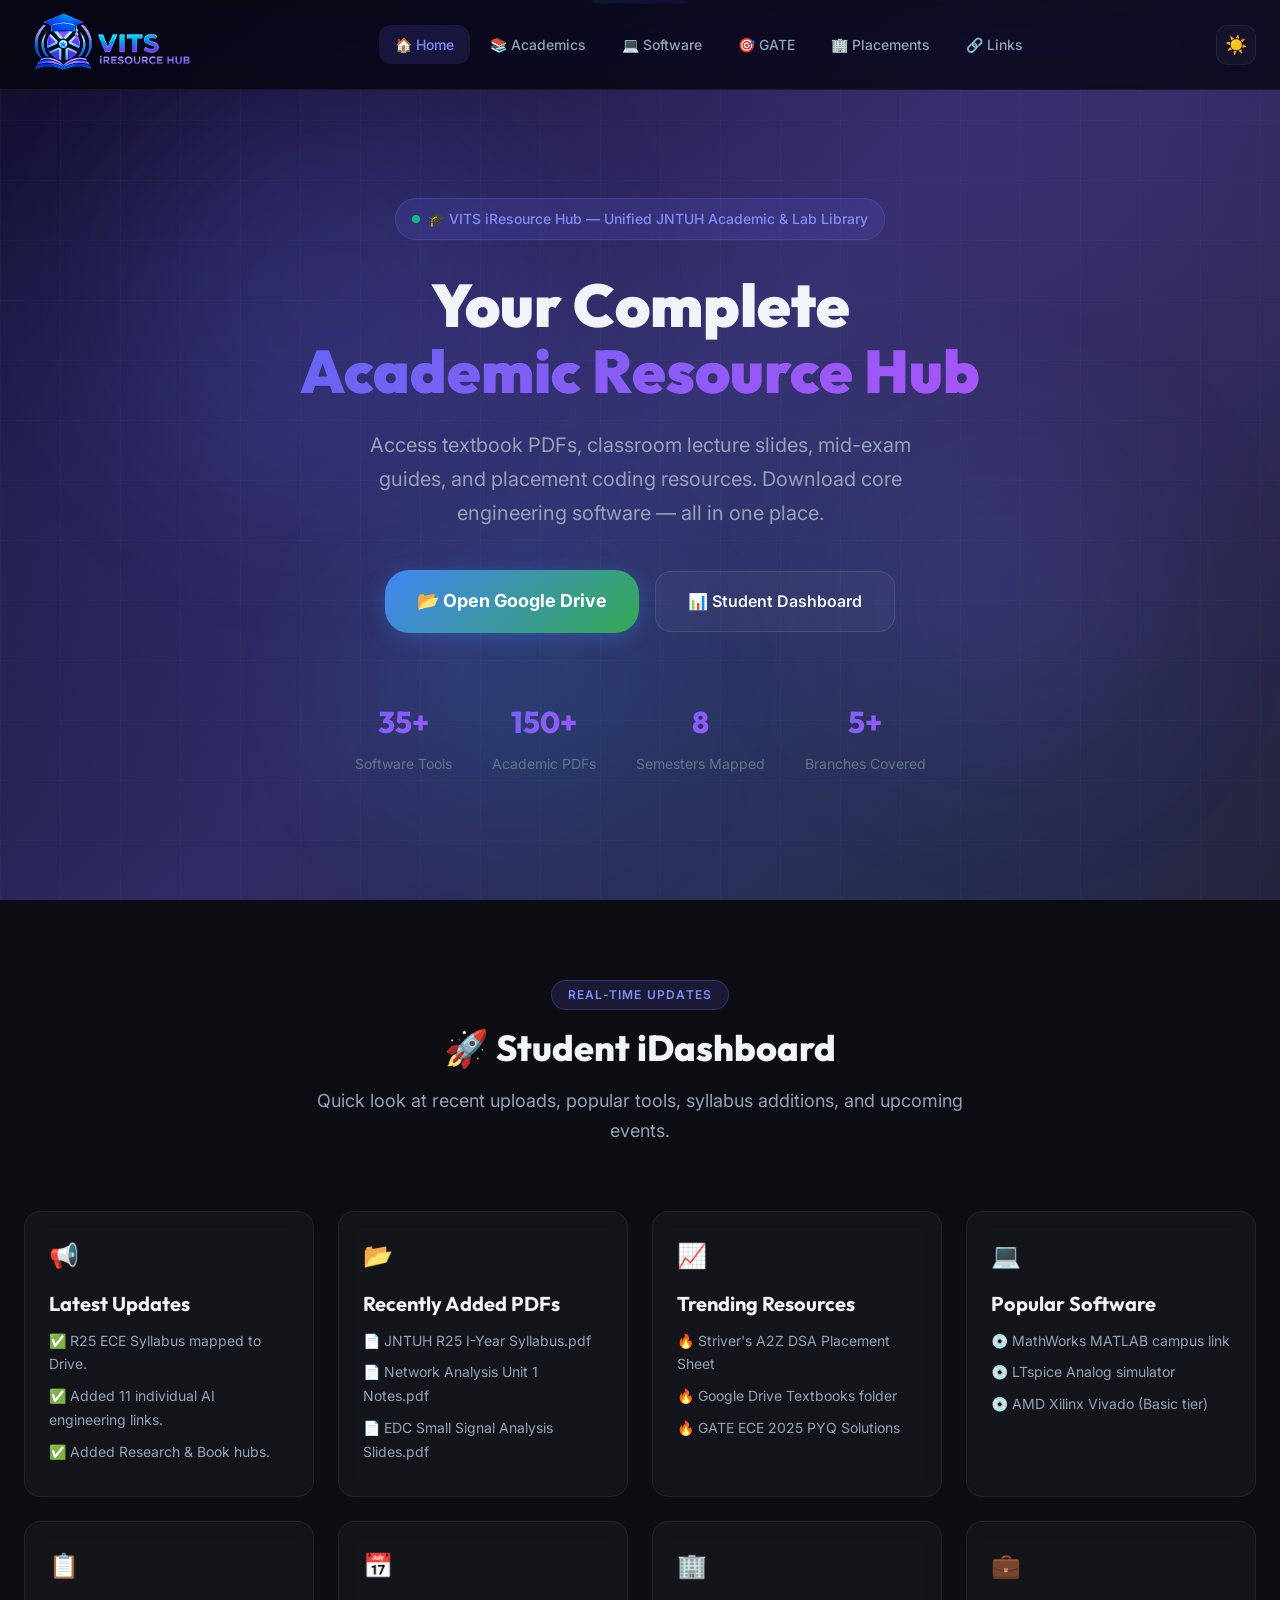
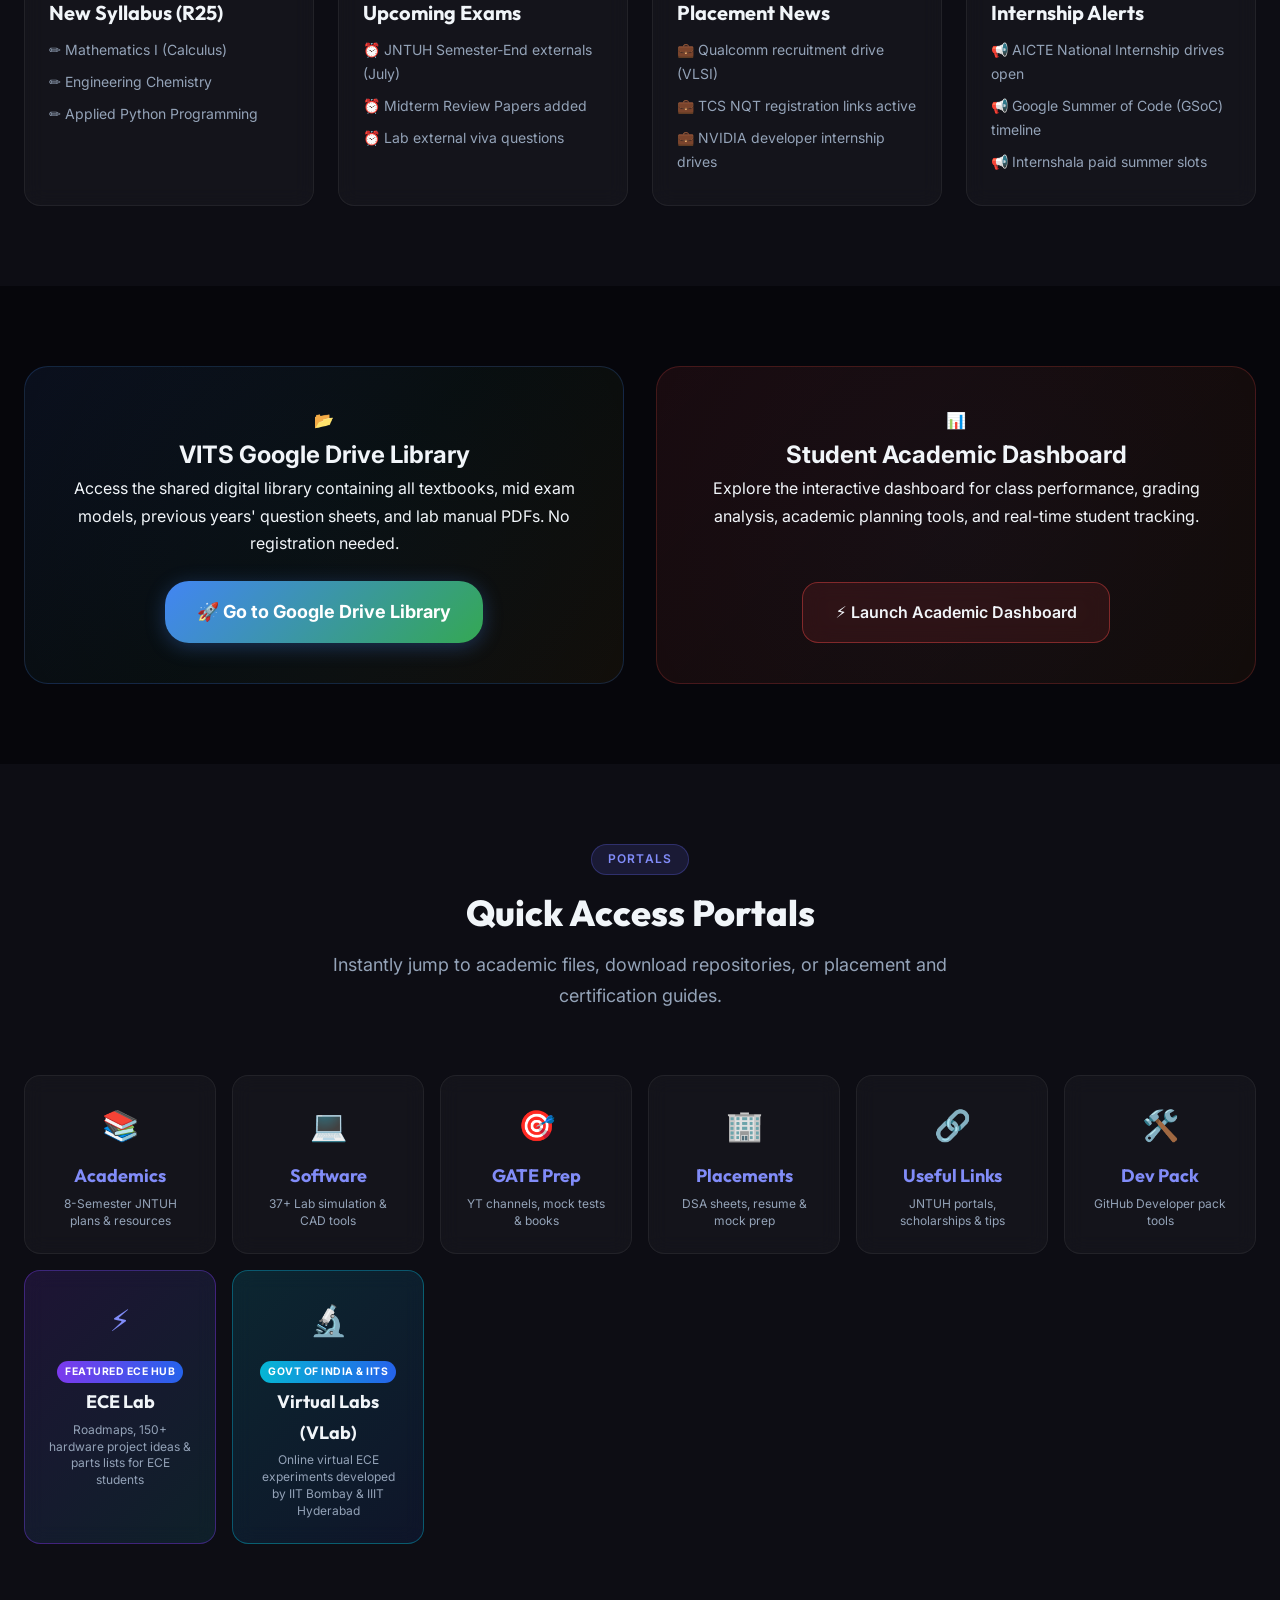
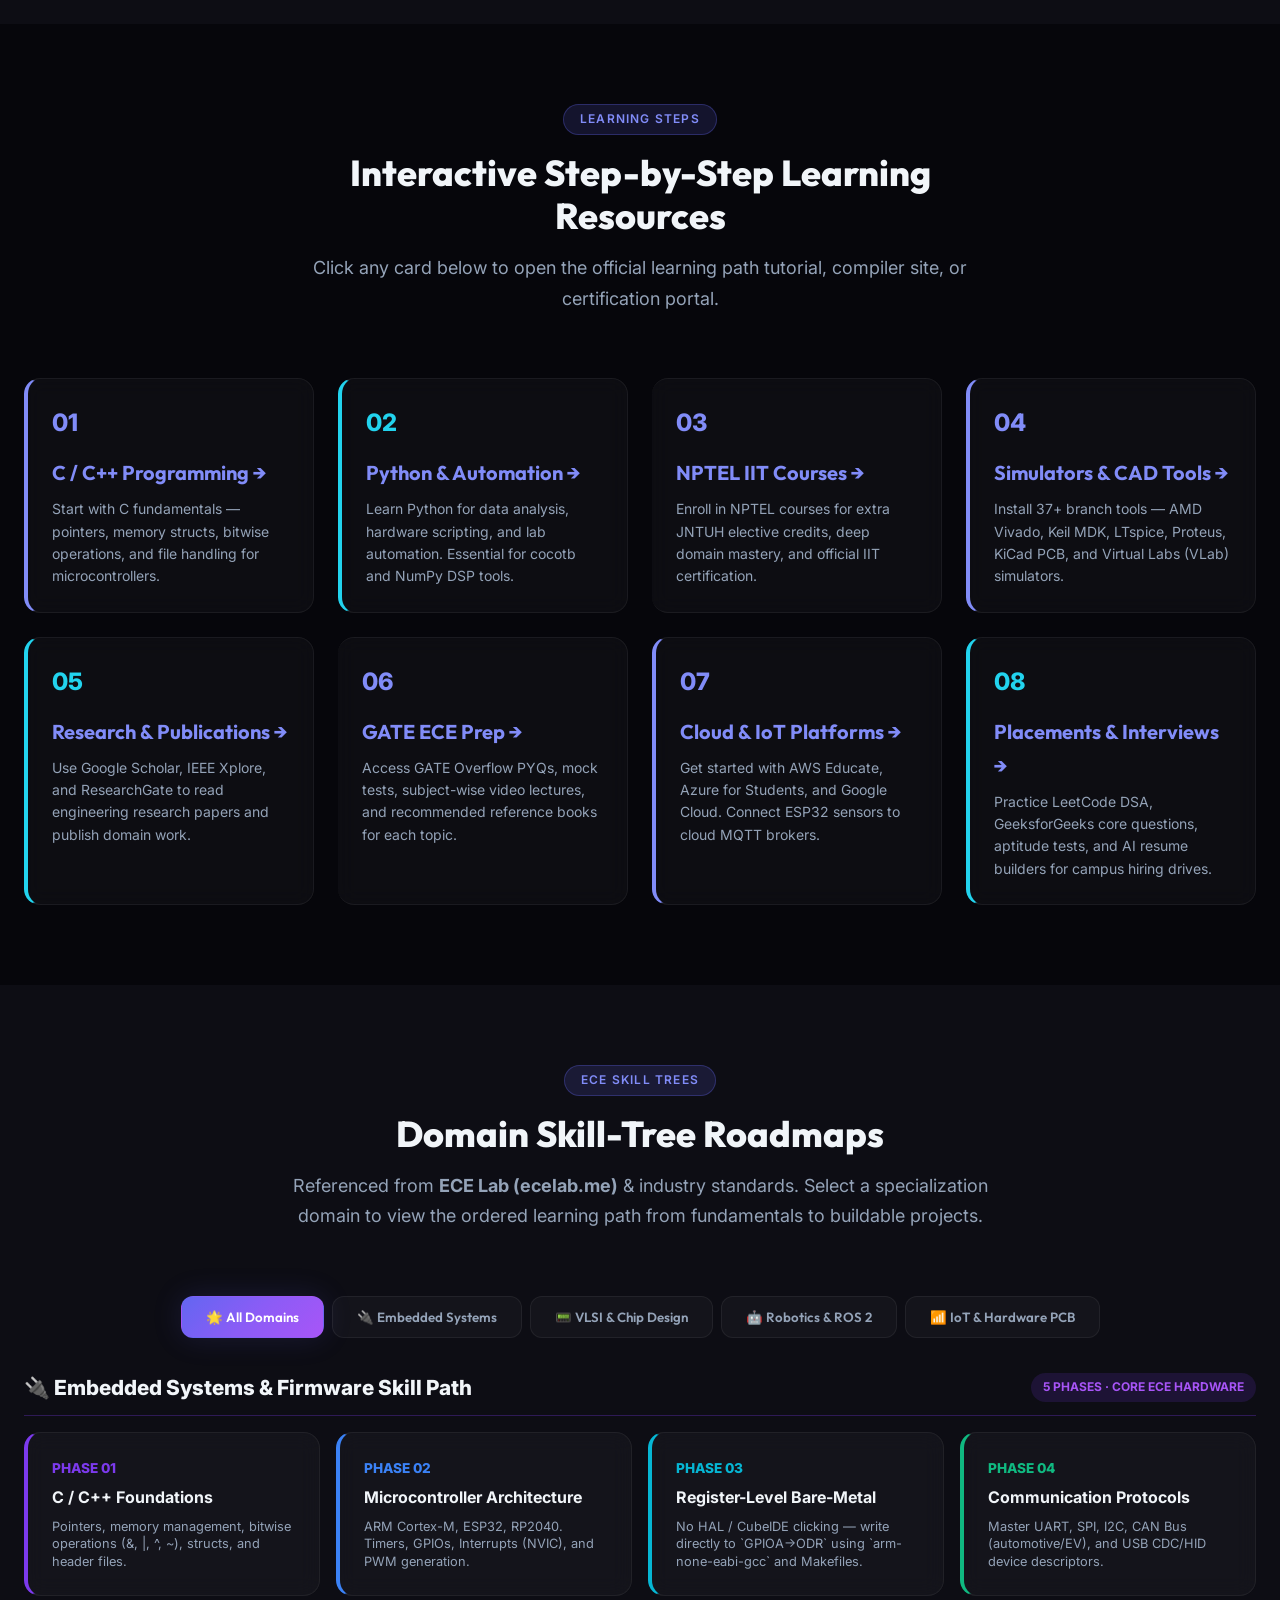
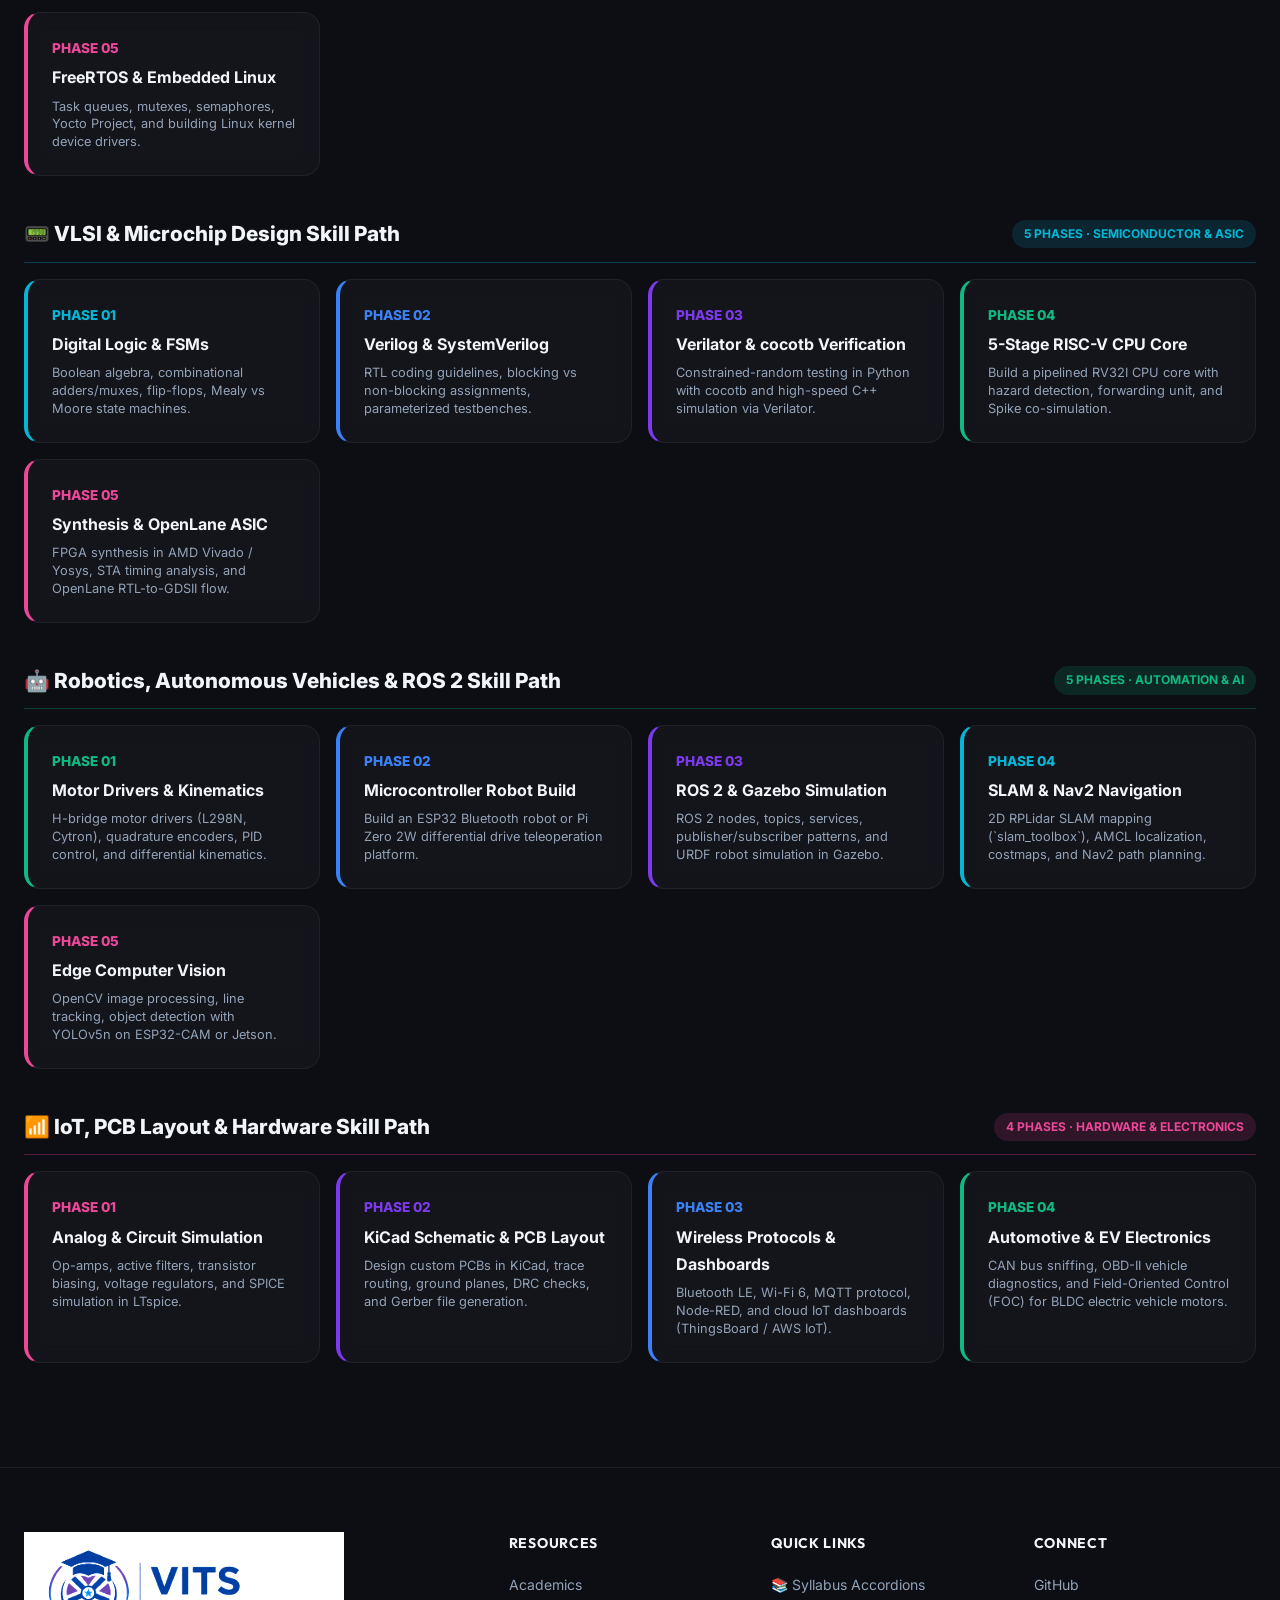
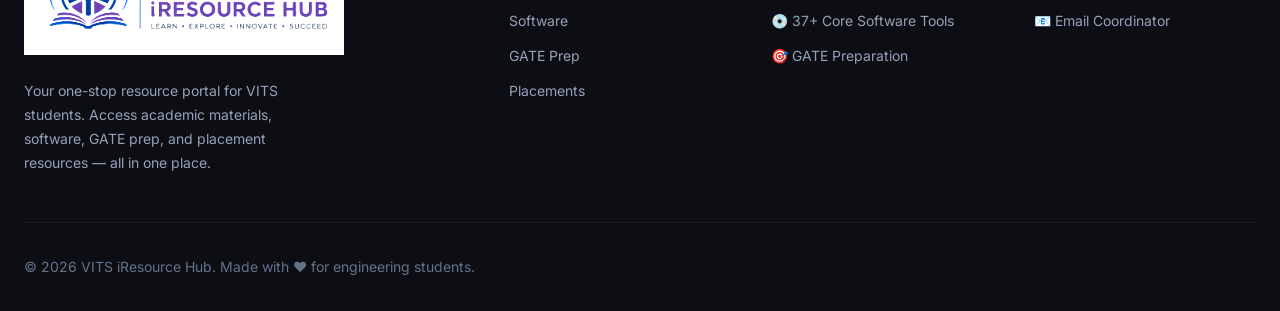
==== commit 08a9864b: "feat: add Virtual Labs (VLab) featured card on homepage and restore 8-step clickable interactive lea" ====
--- a/index.html
+++ b/index.html
@@ -296,19 +296,88 @@
         </a>
 
         <!-- ECE Lab Featured Card -->
-        <a href="https://www.ecelab.me/" target="_blank" rel="noopener noreferrer" class="card reveal reveal-delay-1" style="text-decoration: none; padding: var(--space-6); text-align: center; display: block; height: auto; background: linear-gradient(135deg, rgba(124, 58, 237, 0.15), rgba(34, 211, 238, 0.1)); border: 1.5px solid rgba(124, 58, 237, 0.4); grid-column: span 2;">
+        <a href="https://www.ecelab.me/" target="_blank" rel="noopener noreferrer" class="card reveal reveal-delay-1" style="text-decoration: none; padding: var(--space-6); text-align: center; display: block; height: auto; background: linear-gradient(135deg, rgba(124, 58, 237, 0.15), rgba(34, 211, 238, 0.1)); border: 1.5px solid rgba(124, 58, 237, 0.4);">
           <div style="font-size: var(--text-3xl); margin-bottom: 10px;">⚡</div>
           <div style="font-size: 0.65rem; font-weight: 700; text-transform: uppercase; letter-spacing: 0.5px; padding: 2px 8px; border-radius: 999px; background: linear-gradient(90deg, #7c3aed, #2563eb); color: #ffffff; display: inline-block; margin-bottom: 4px;">FEATURED ECE HUB</div>
           <h3 class="card-title" style="font-size: var(--text-lg); margin-bottom: 4px; color: var(--text-primary);">ECE Lab</h3>
           <p style="font-size: var(--text-xs); color: var(--text-secondary); margin: 0; line-height: 1.4;">Roadmaps, 150+ hardware project ideas & parts lists for ECE students</p>
         </a>
+
+        <!-- Virtual Labs (Govt of India / IITs) Featured Card -->
+        <a href="https://www.vlab.co.in/broad-area-electronics-and-communications" target="_blank" rel="noopener noreferrer" class="card reveal reveal-delay-2" style="text-decoration: none; padding: var(--space-6); text-align: center; display: block; height: auto; background: linear-gradient(135deg, rgba(6, 182, 212, 0.15), rgba(37, 99, 235, 0.1)); border: 1.5px solid rgba(6, 182, 212, 0.4);">
+          <div style="font-size: var(--text-3xl); margin-bottom: 10px;">🔬</div>
+          <div style="font-size: 0.65rem; font-weight: 700; text-transform: uppercase; letter-spacing: 0.5px; padding: 2px 8px; border-radius: 999px; background: linear-gradient(90deg, #06b6d4, #2563eb); color: #ffffff; display: inline-block; margin-bottom: 4px;">GOVT OF INDIA & IITs</div>
+          <h3 class="card-title" style="font-size: var(--text-lg); margin-bottom: 4px; color: var(--text-primary);">Virtual Labs (VLab)</h3>
+          <p style="font-size: var(--text-xs); color: var(--text-secondary); margin: 0; line-height: 1.4;">Online virtual ECE experiments developed by IIT Bombay & IIIT Hyderabad</p>
+        </a>
       </div>
     </div>
   </section>
 
-  <!-- Recommended Skill Roadmap Section (New!) -->
-  <!-- Interactive ECE Domain Skill-Tree Roadmaps Section -->
-  <section class="section" id="roadmaps">
+  <!-- Section 1: Clickable Learning Path Steps (Restored & Improved!) -->
+  <section class="section" id="learning-path">
+    <div class="container">
+      <div class="section-header reveal">
+        <span class="section-label">Learning Steps</span>
+        <h2 class="section-title">Interactive Step-by-Step Learning Resources</h2>
+        <p class="section-desc">Click any card below to open the official learning path tutorial, compiler site, or certification portal.</p>
+      </div>
+
+      <div class="cards-grid" style="grid-template-columns: repeat(auto-fill, minmax(250px, 1fr)); gap: var(--space-6);">
+        <!-- Step 1 -->
+        <a href="https://www.w3schools.com/c/index.php" target="_blank" rel="noopener noreferrer" class="card reveal" style="border-left: 4px solid var(--primary-light); text-decoration: none; display: block; height: auto;">
+          <div style="font-size: var(--text-2xl); font-weight: 800; color: var(--primary-light); margin-bottom: var(--space-3);">01</div>
+          <h3 class="card-title" style="margin-top: 0;">C / C++ Programming →</h3>
+          <p class="card-desc">Start with C fundamentals — pointers, memory structs, bitwise operations, and file handling for microcontrollers.</p>
+        </a>
+        <!-- Step 2 -->
+        <a href="https://www.geeksforgeeks.org/python-programming-language-tutorial/" target="_blank" rel="noopener noreferrer" class="card reveal" style="border-left: 4px solid var(--accent-light); text-decoration: none; display: block; height: auto;">
+          <div style="font-size: var(--text-2xl); font-weight: 800; color: var(--accent-light); margin-bottom: var(--space-3);">02</div>
+          <h3 class="card-title" style="margin-top: 0;">Python & Automation →</h3>
+          <p class="card-desc">Learn Python for data analysis, hardware scripting, and lab automation. Essential for cocotb and NumPy DSP tools.</p>
+        </a>
+        <!-- Step 3 -->
+        <a href="https://nptel.ac.in/courses" target="_blank" rel="noopener noreferrer" class="card reveal" style="border-left: 4px solid var(--secondary-light); text-decoration: none; display: block; height: auto;">
+          <div style="font-size: var(--text-2xl); font-weight: 800; color: var(--secondary-light); margin-bottom: var(--space-3);">03</div>
+          <h3 class="card-title" style="margin-top: 0;">NPTEL IIT Courses →</h3>
+          <p class="card-desc">Enroll in NPTEL courses for extra JNTUH elective credits, deep domain mastery, and official IIT certification.</p>
+        </a>
+        <!-- Step 4 -->
+        <a href="software.html" class="card reveal" style="border-left: 4px solid var(--primary-light); text-decoration: none; display: block; height: auto;">
+          <div style="font-size: var(--text-2xl); font-weight: 800; color: var(--primary-light); margin-bottom: var(--space-3);">04</div>
+          <h3 class="card-title" style="margin-top: 0;">Simulators & CAD Tools →</h3>
+          <p class="card-desc">Install 37+ branch tools — AMD Vivado, Keil MDK, LTspice, Proteus, KiCad PCB, and Virtual Labs (VLab) simulators.</p>
+        </a>
+        <!-- Step 5 -->
+        <a href="https://scholar.google.com/" target="_blank" rel="noopener noreferrer" class="card reveal" style="border-left: 4px solid var(--accent-light); text-decoration: none; display: block; height: auto;">
+          <div style="font-size: var(--text-2xl); font-weight: 800; color: var(--accent-light); margin-bottom: var(--space-3);">05</div>
+          <h3 class="card-title" style="margin-top: 0;">Research & Publications →</h3>
+          <p class="card-desc">Use Google Scholar, IEEE Xplore, and ResearchGate to read engineering research papers and publish domain work.</p>
+        </a>
+        <!-- Step 6 -->
+        <a href="gate.html" class="card reveal" style="border-left: 4px solid var(--secondary-light); text-decoration: none; display: block; height: auto;">
+          <div style="font-size: var(--text-2xl); font-weight: 800; color: var(--secondary-light); margin-bottom: var(--space-3);">06</div>
+          <h3 class="card-title" style="margin-top: 0;">GATE ECE Prep →</h3>
+          <p class="card-desc">Access GATE Overflow PYQs, mock tests, subject-wise video lectures, and recommended reference books for each topic.</p>
+        </a>
+        <!-- Step 7 -->
+        <a href="https://aws.amazon.com/education/awseducate/" target="_blank" rel="noopener noreferrer" class="card reveal" style="border-left: 4px solid var(--primary-light); text-decoration: none; display: block; height: auto;">
+          <div style="font-size: var(--text-2xl); font-weight: 800; color: var(--primary-light); margin-bottom: var(--space-3);">07</div>
+          <h3 class="card-title" style="margin-top: 0;">Cloud & IoT Platforms →</h3>
+          <p class="card-desc">Get started with AWS Educate, Azure for Students, and Google Cloud. Connect ESP32 sensors to cloud MQTT brokers.</p>
+        </a>
+        <!-- Step 8 -->
+        <a href="placements.html" class="card reveal" style="border-left: 4px solid var(--accent-light); text-decoration: none; display: block; height: auto;">
+          <div style="font-size: var(--text-2xl); font-weight: 800; color: var(--accent-light); margin-bottom: var(--space-3);">08</div>
+          <h3 class="card-title" style="margin-top: 0;">Placements & Interviews →</h3>
+          <p class="card-desc">Practice LeetCode DSA, GeeksforGeeks core questions, aptitude tests, and AI resume builders for campus hiring drives.</p>
+        </a>
+      </div>
+    </div>
+  </section>
+
+  <!-- Section 2: Interactive ECE Domain Skill-Tree Roadmaps -->
+  <section class="section section-alt" id="roadmaps">
     <div class="container">
       <div class="section-header reveal">
         <span class="section-label">ECE Skill Trees</span>
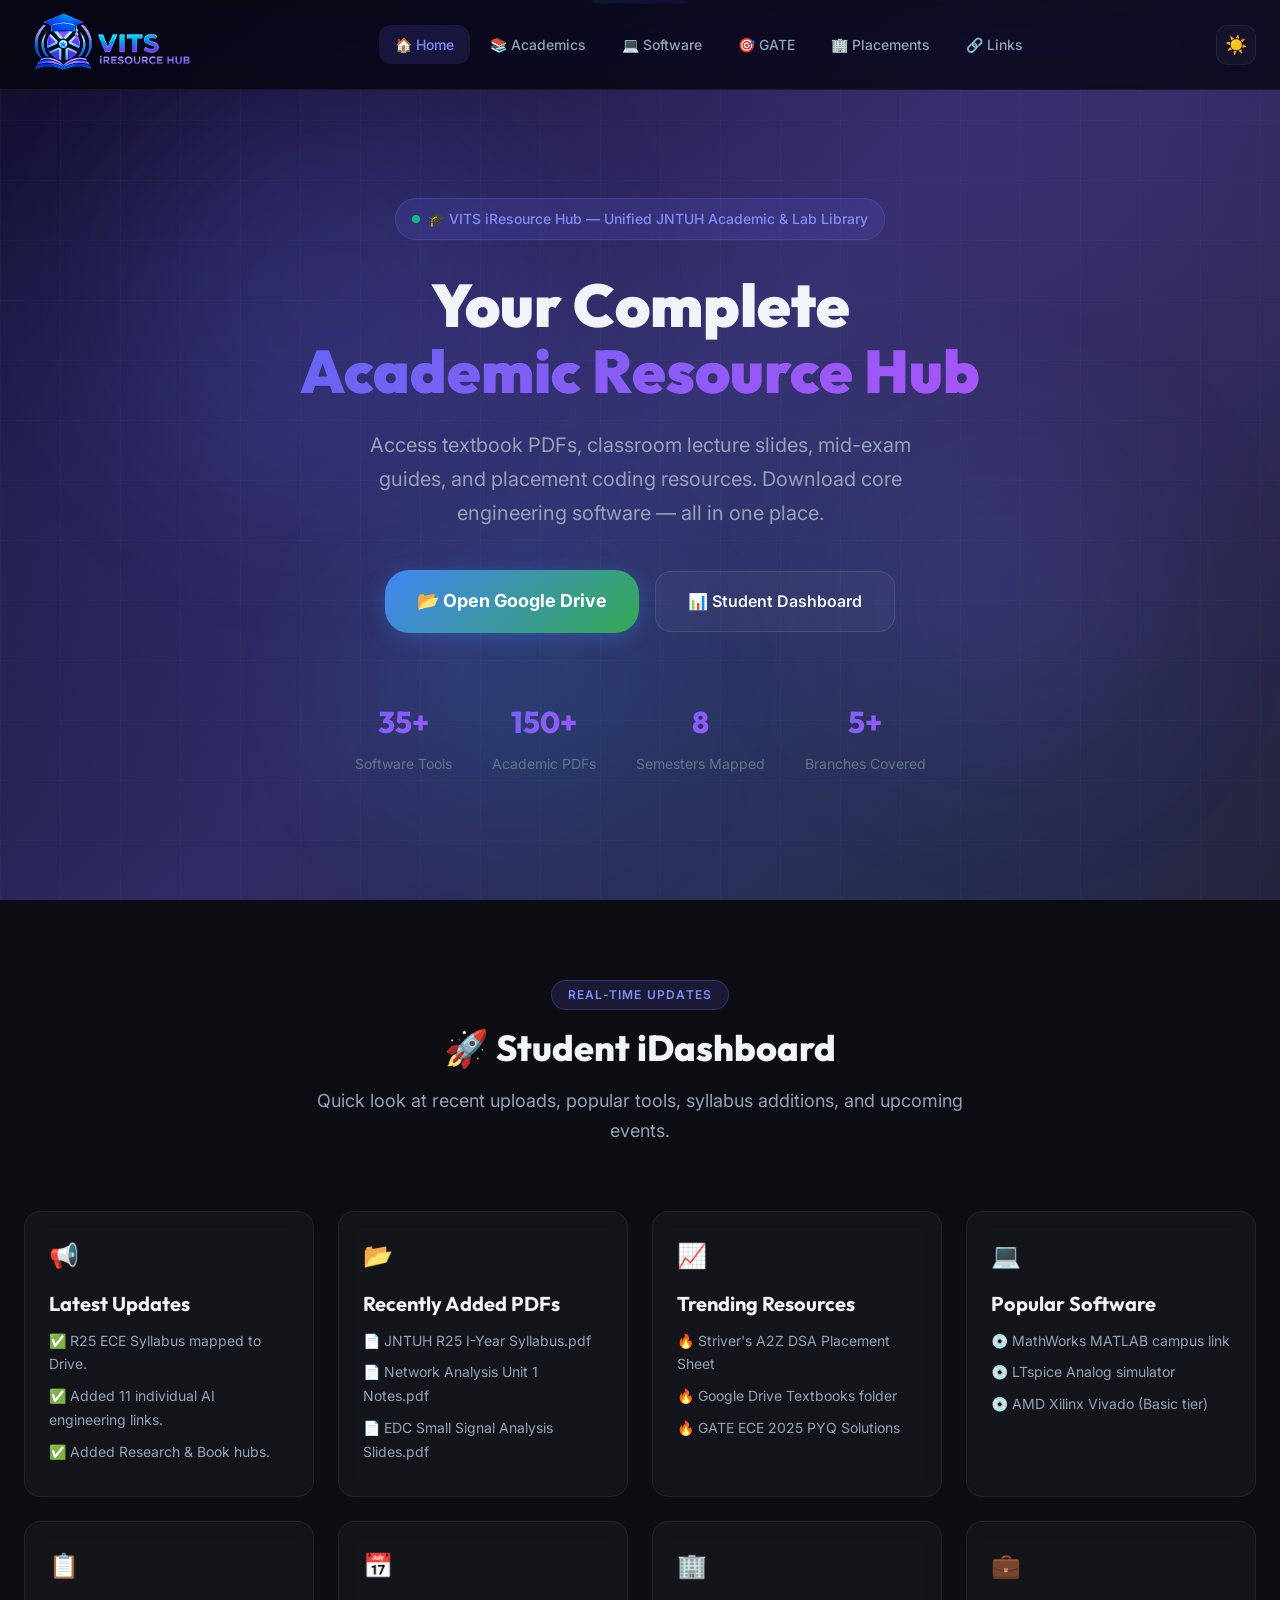
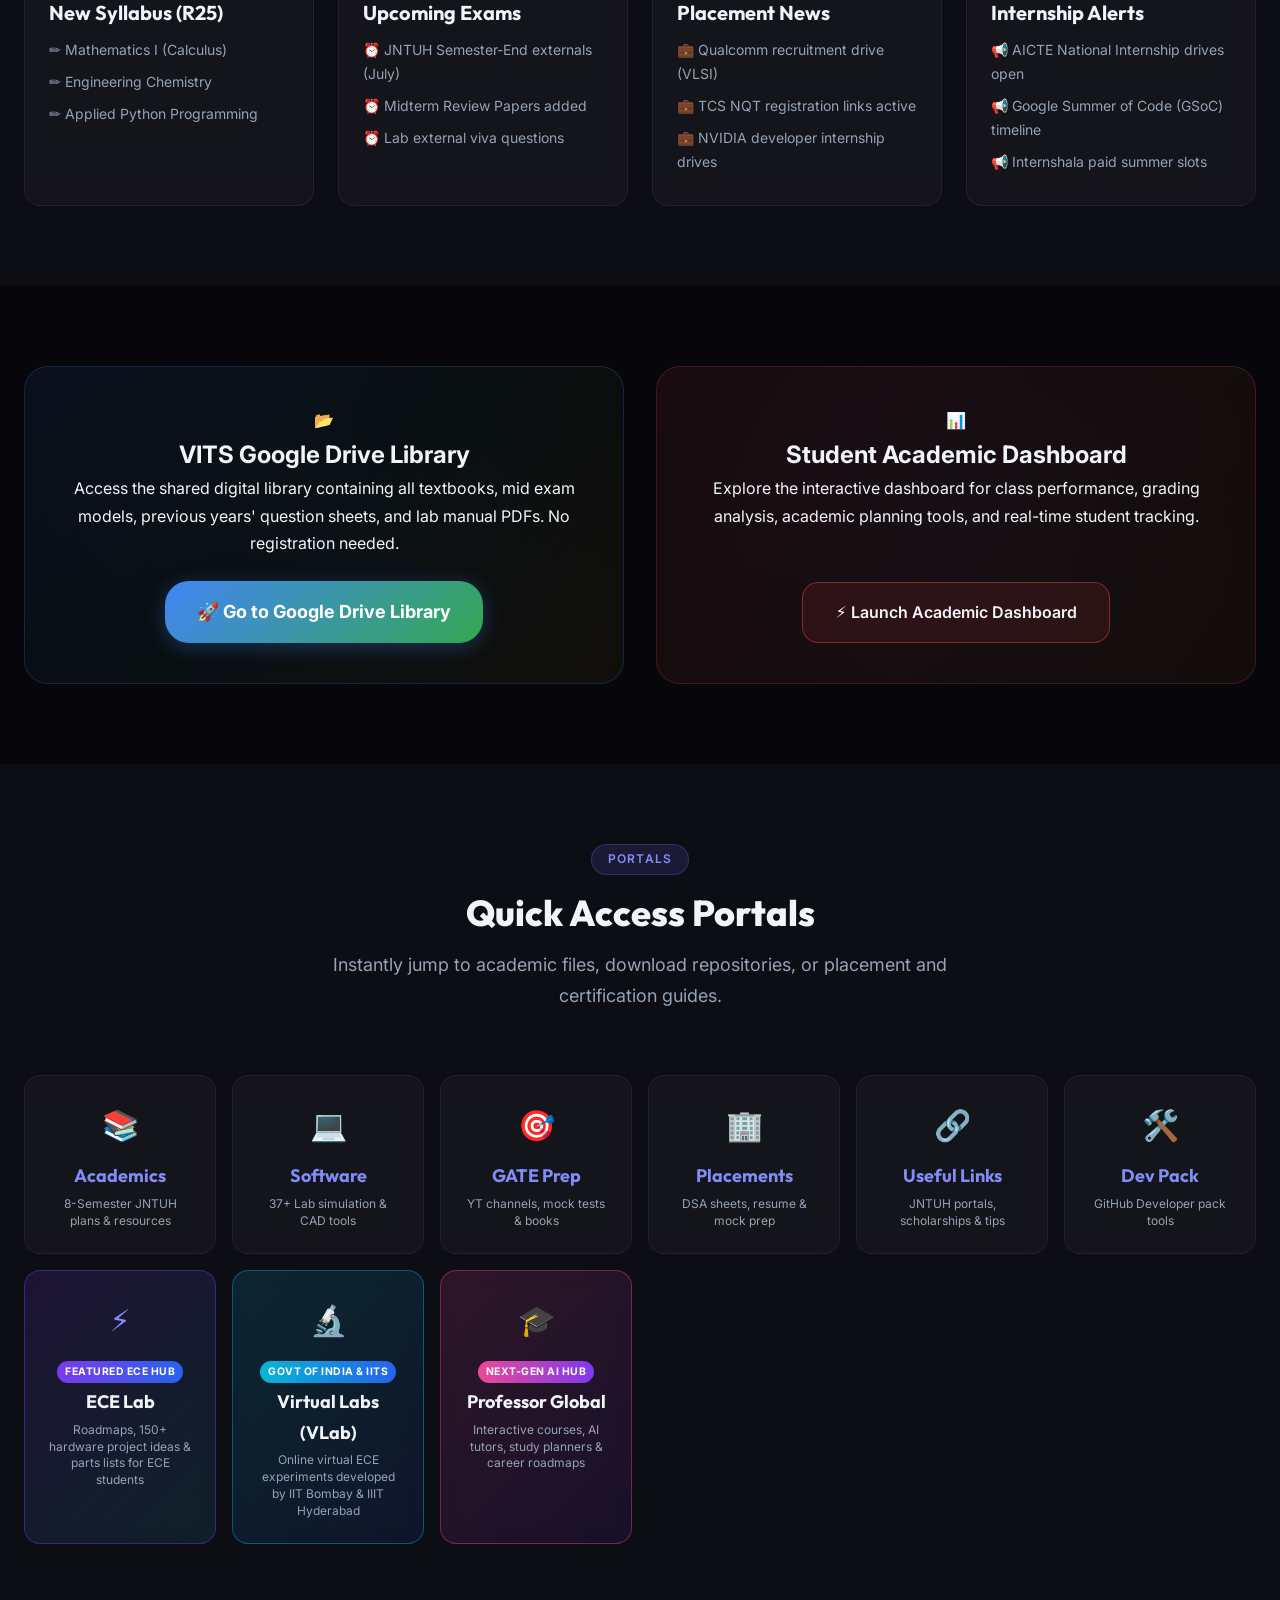
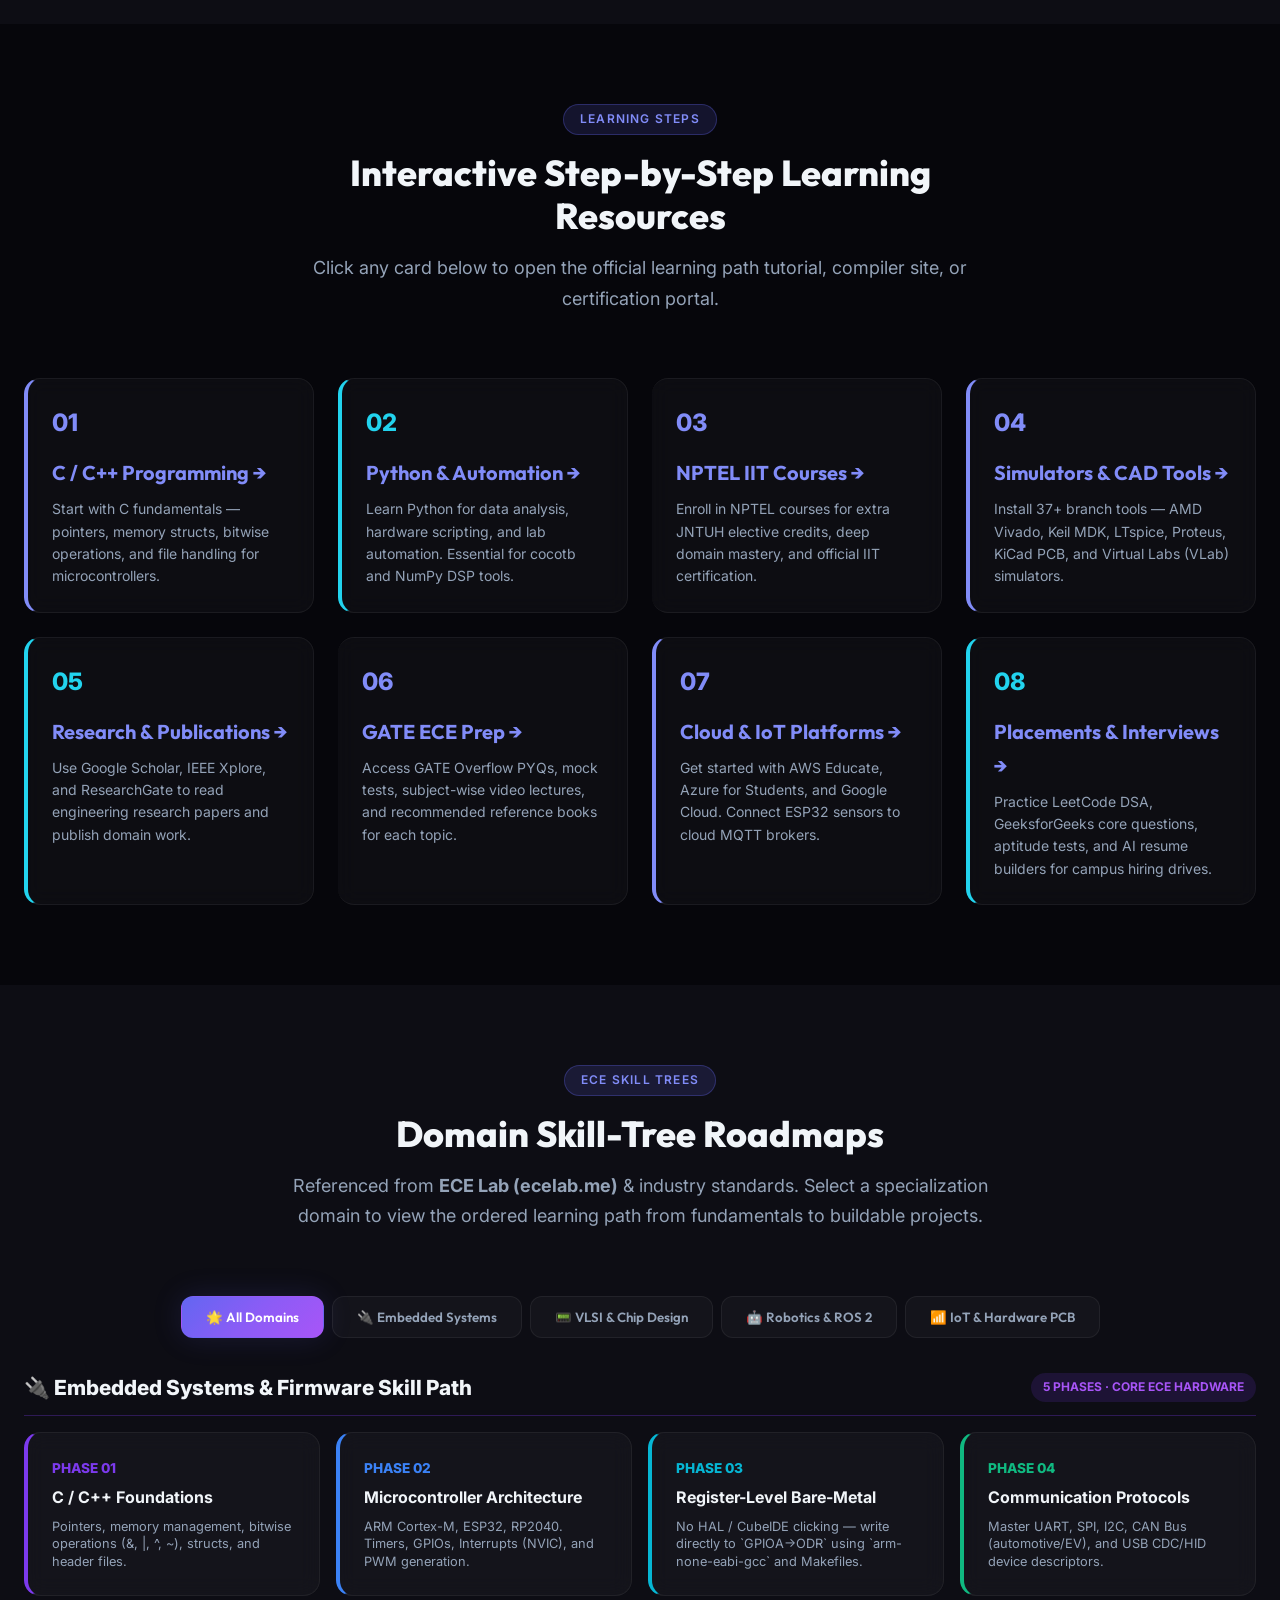
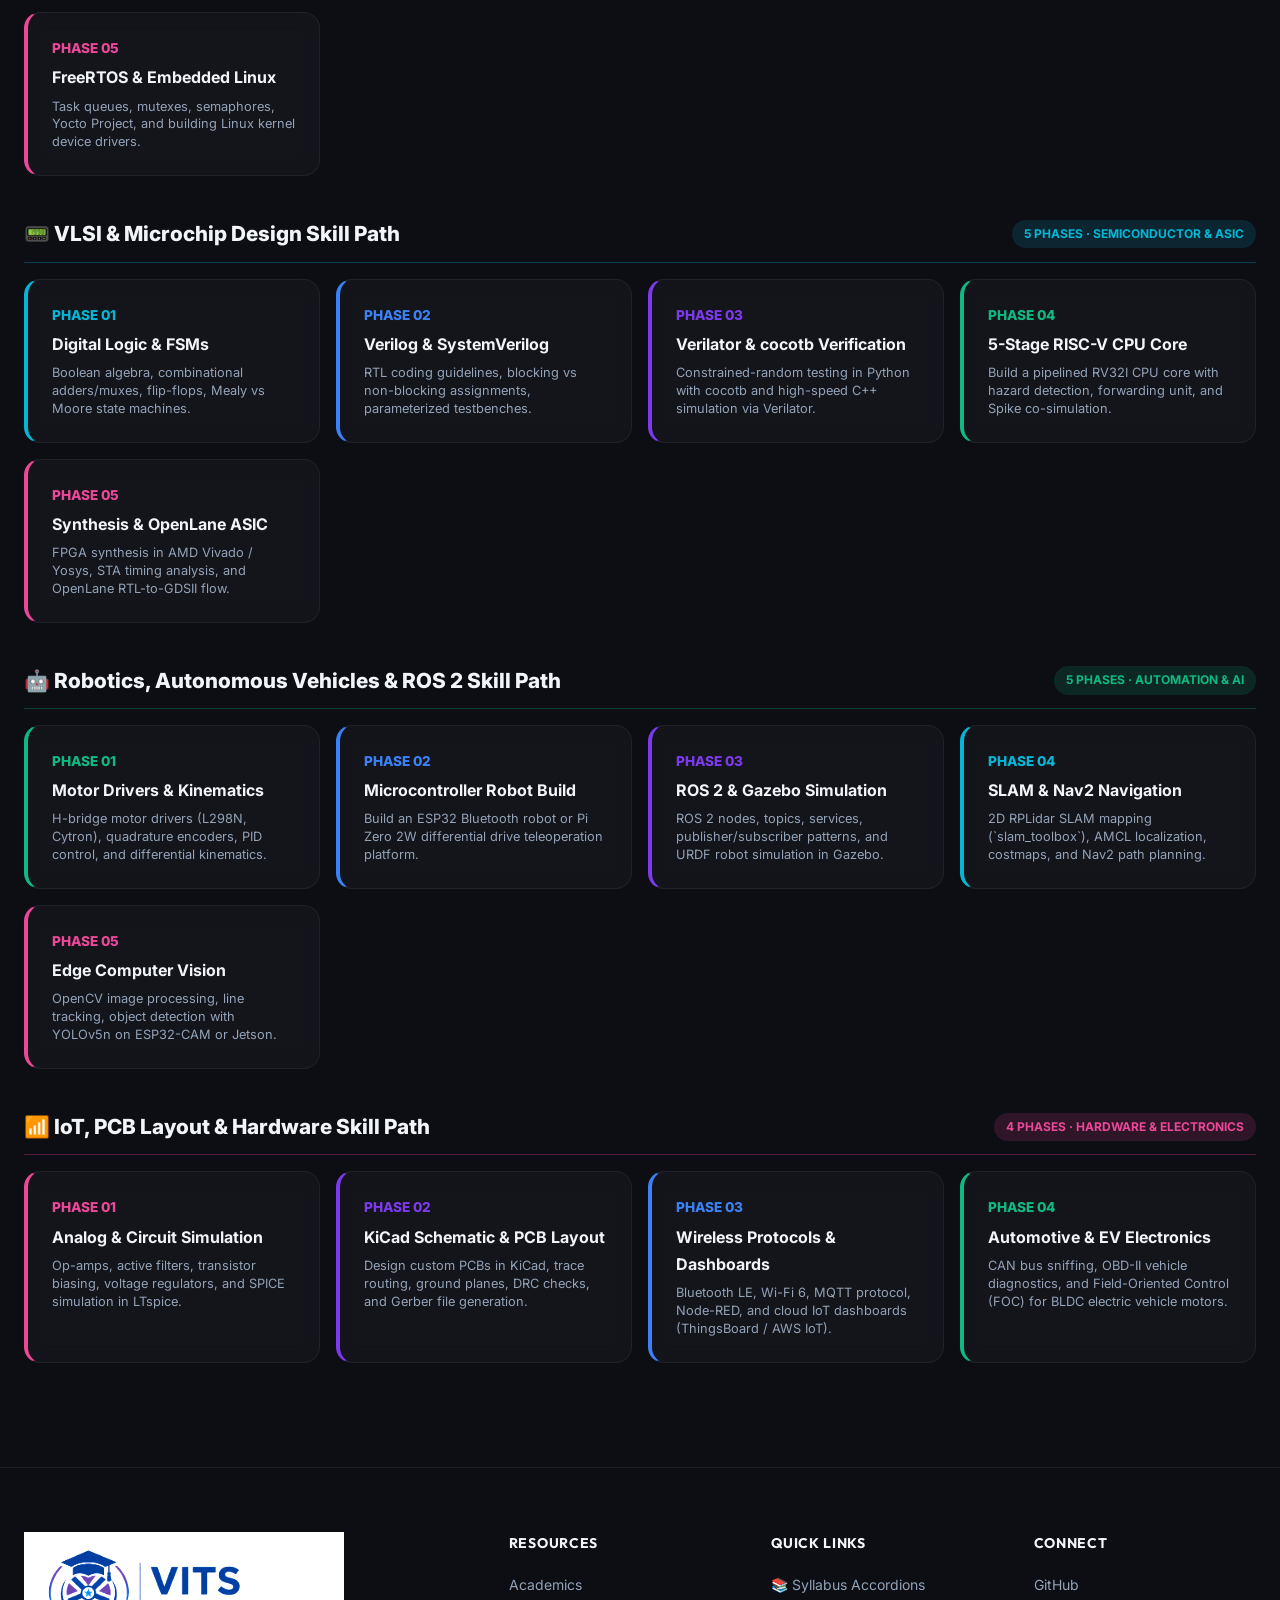
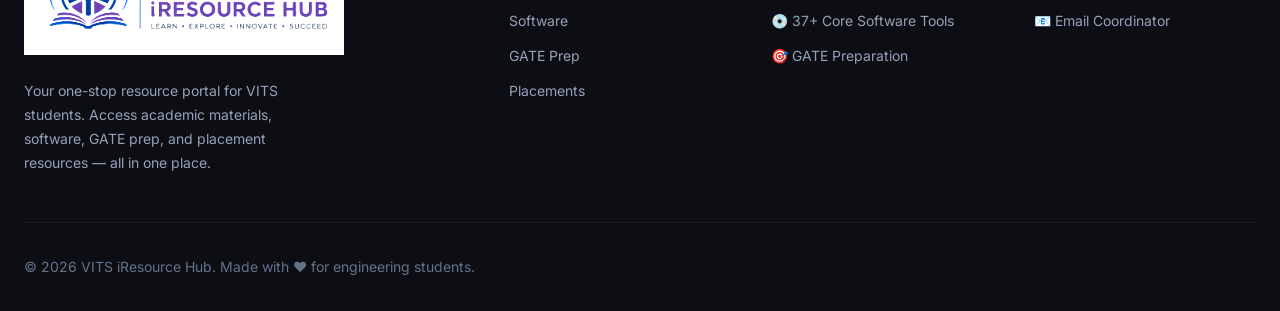
==== commit eba1a5b6: "feat: integrate Professor Global (Professor AI) learning hub across homepage and useful-links" ====
--- a/index.html
+++ b/index.html
@@ -310,6 +310,14 @@
           <h3 class="card-title" style="font-size: var(--text-lg); margin-bottom: 4px; color: var(--text-primary);">Virtual Labs (VLab)</h3>
           <p style="font-size: var(--text-xs); color: var(--text-secondary); margin: 0; line-height: 1.4;">Online virtual ECE experiments developed by IIT Bombay & IIIT Hyderabad</p>
         </a>
+
+        <!-- Professor Global (Professor AI) Featured Card -->
+        <a href="https://professor.global/home" target="_blank" rel="noopener noreferrer" class="card reveal reveal-delay-3" style="text-decoration: none; padding: var(--space-6); text-align: center; display: block; height: auto; background: linear-gradient(135deg, rgba(236, 72, 153, 0.15), rgba(124, 58, 237, 0.1)); border: 1.5px solid rgba(236, 72, 153, 0.4);">
+          <div style="font-size: var(--text-3xl); margin-bottom: 10px;">🎓</div>
+          <div style="font-size: 0.65rem; font-weight: 700; text-transform: uppercase; letter-spacing: 0.5px; padding: 2px 8px; border-radius: 999px; background: linear-gradient(90deg, #ec4899, #7c3aed); color: #ffffff; display: inline-block; margin-bottom: 4px;">NEXT-GEN AI HUB</div>
+          <h3 class="card-title" style="font-size: var(--text-lg); margin-bottom: 4px; color: var(--text-primary);">Professor Global</h3>
+          <p style="font-size: var(--text-xs); color: var(--text-secondary); margin: 0; line-height: 1.4;">Interactive courses, AI tutors, study planners & career roadmaps</p>
+        </a>
       </div>
     </div>
   </section>
